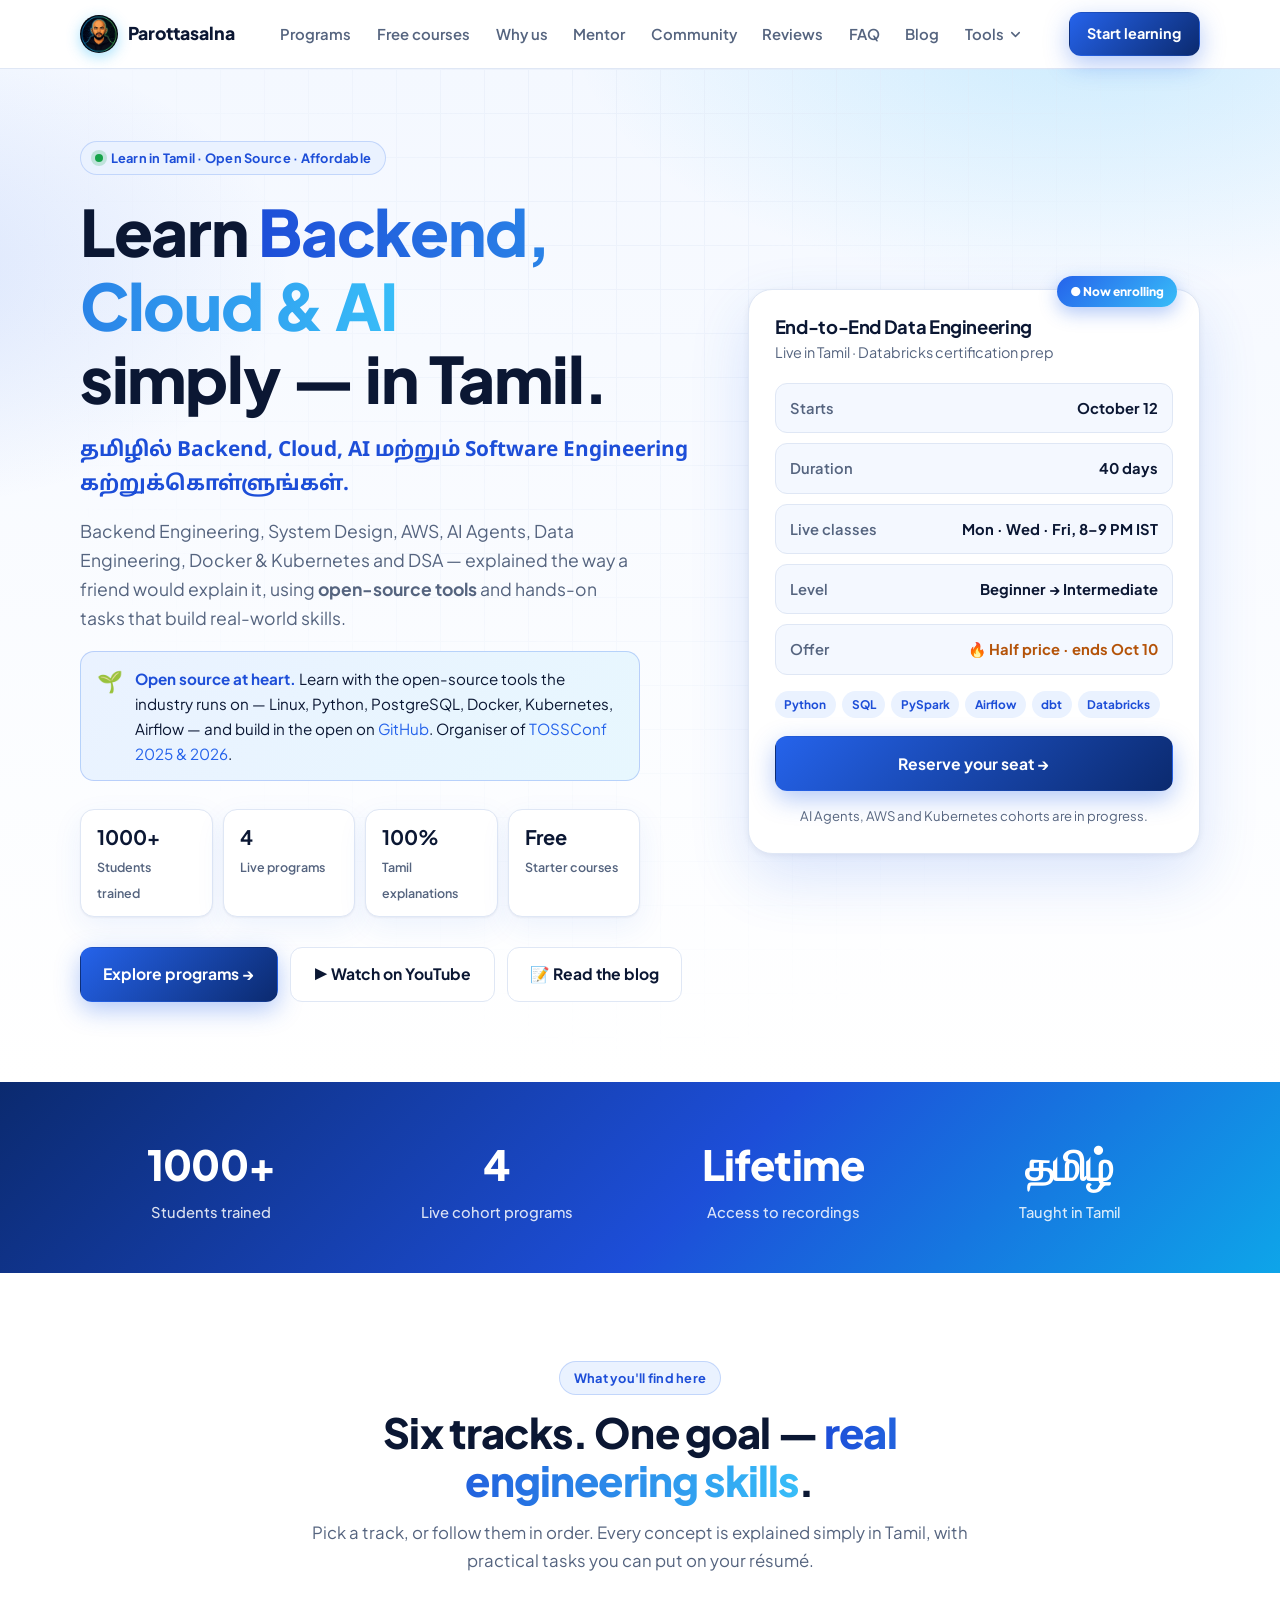
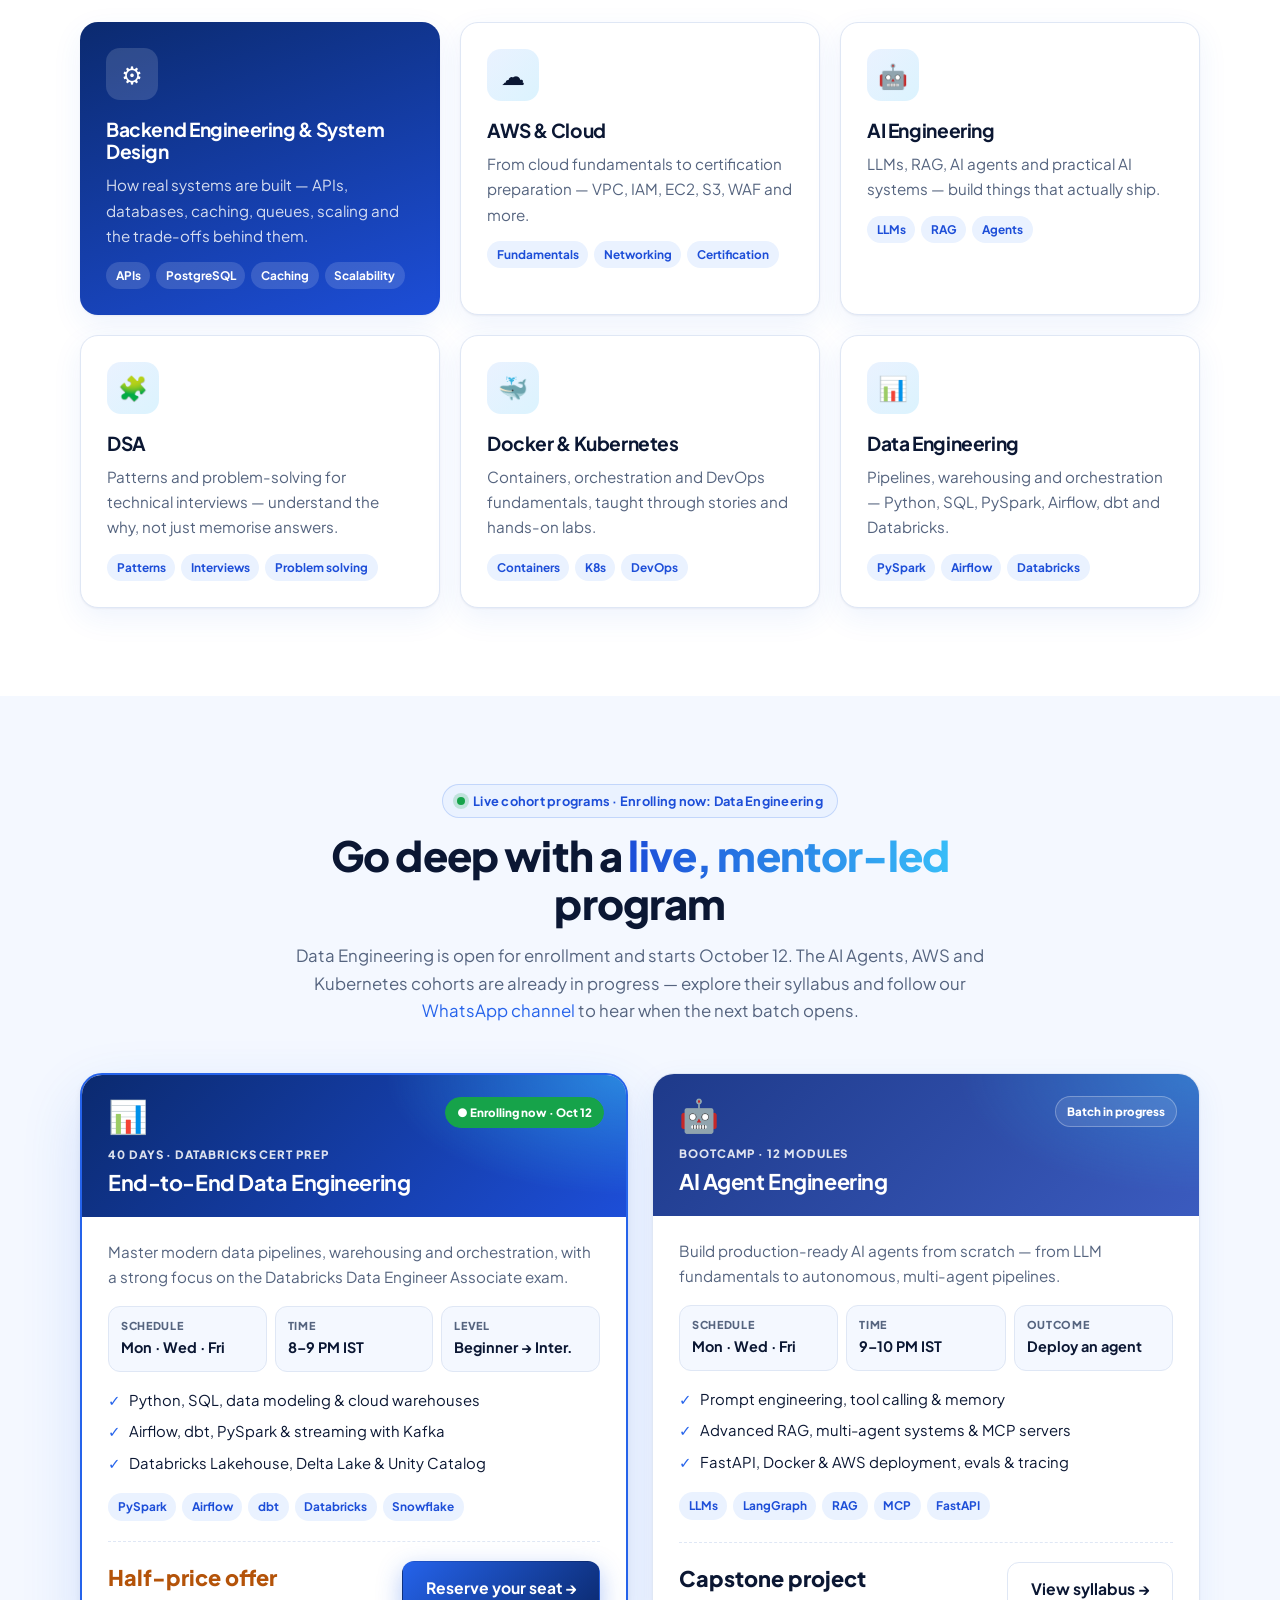
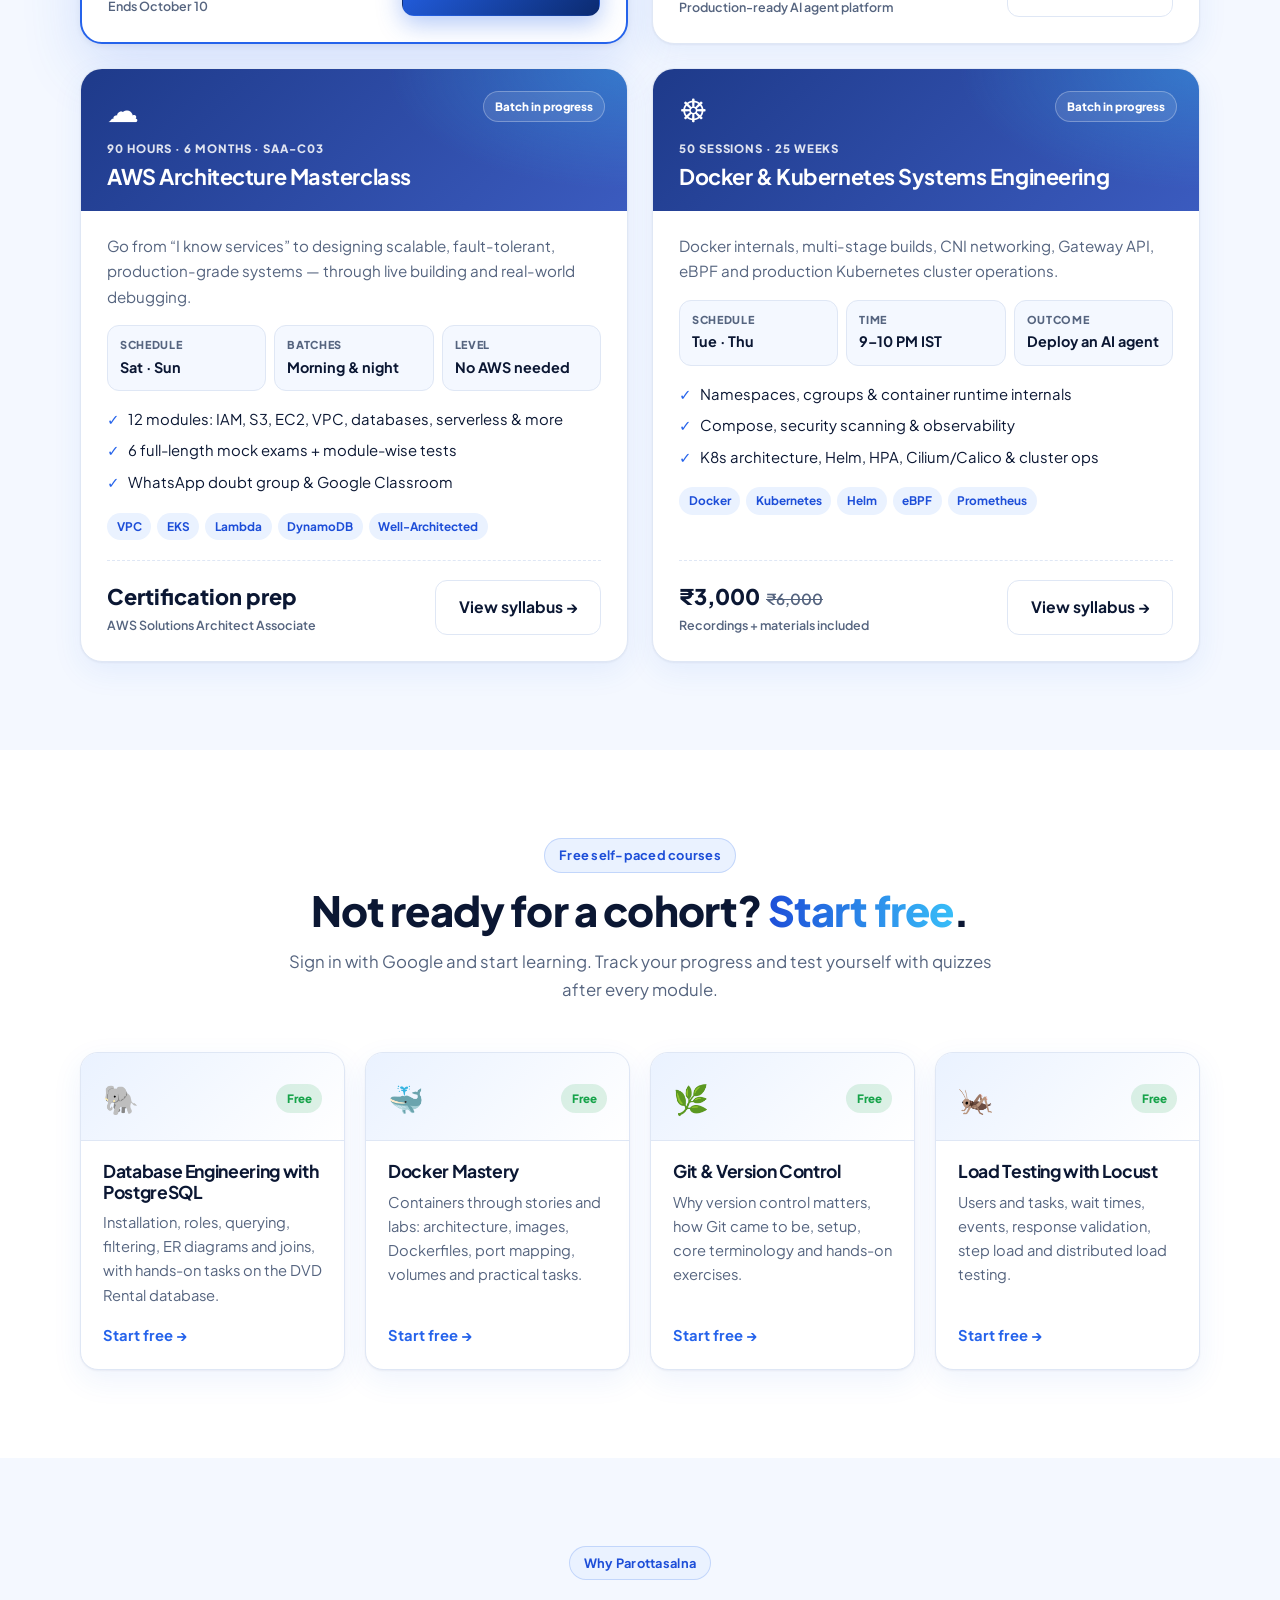
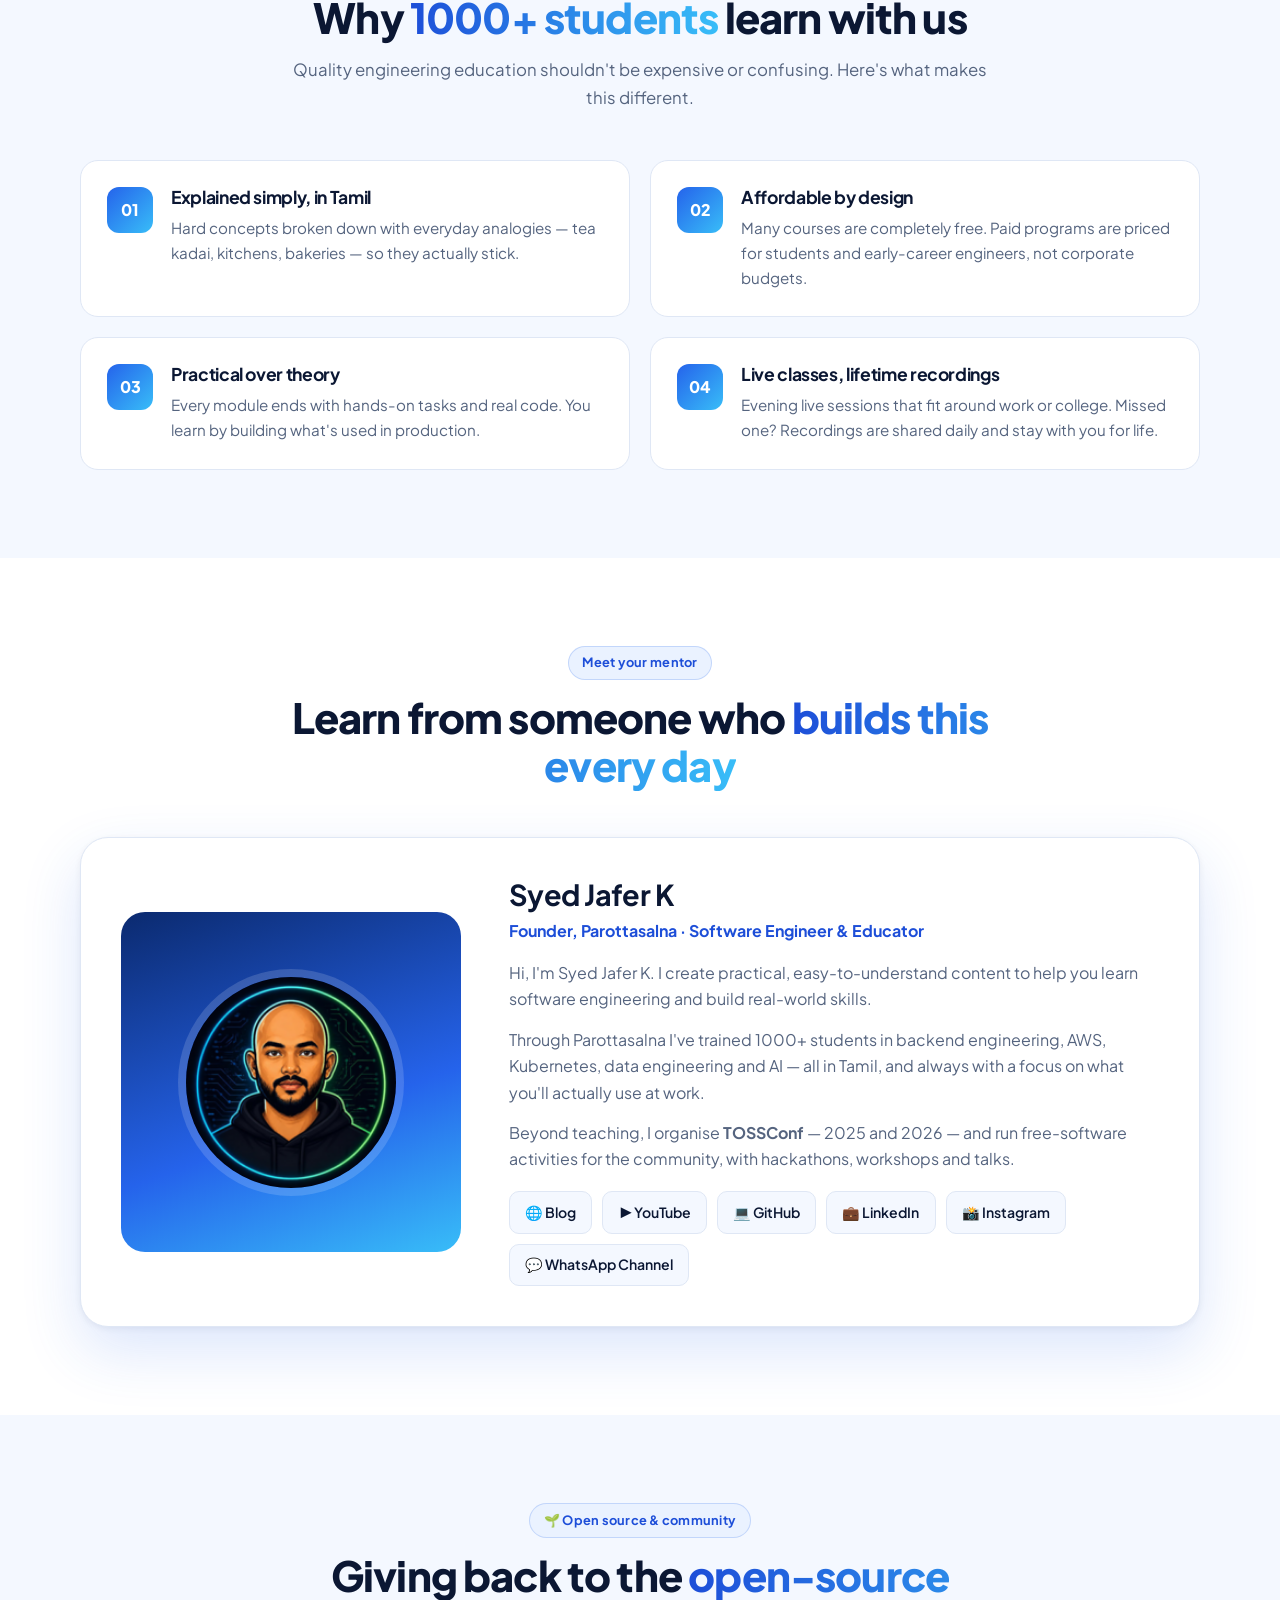
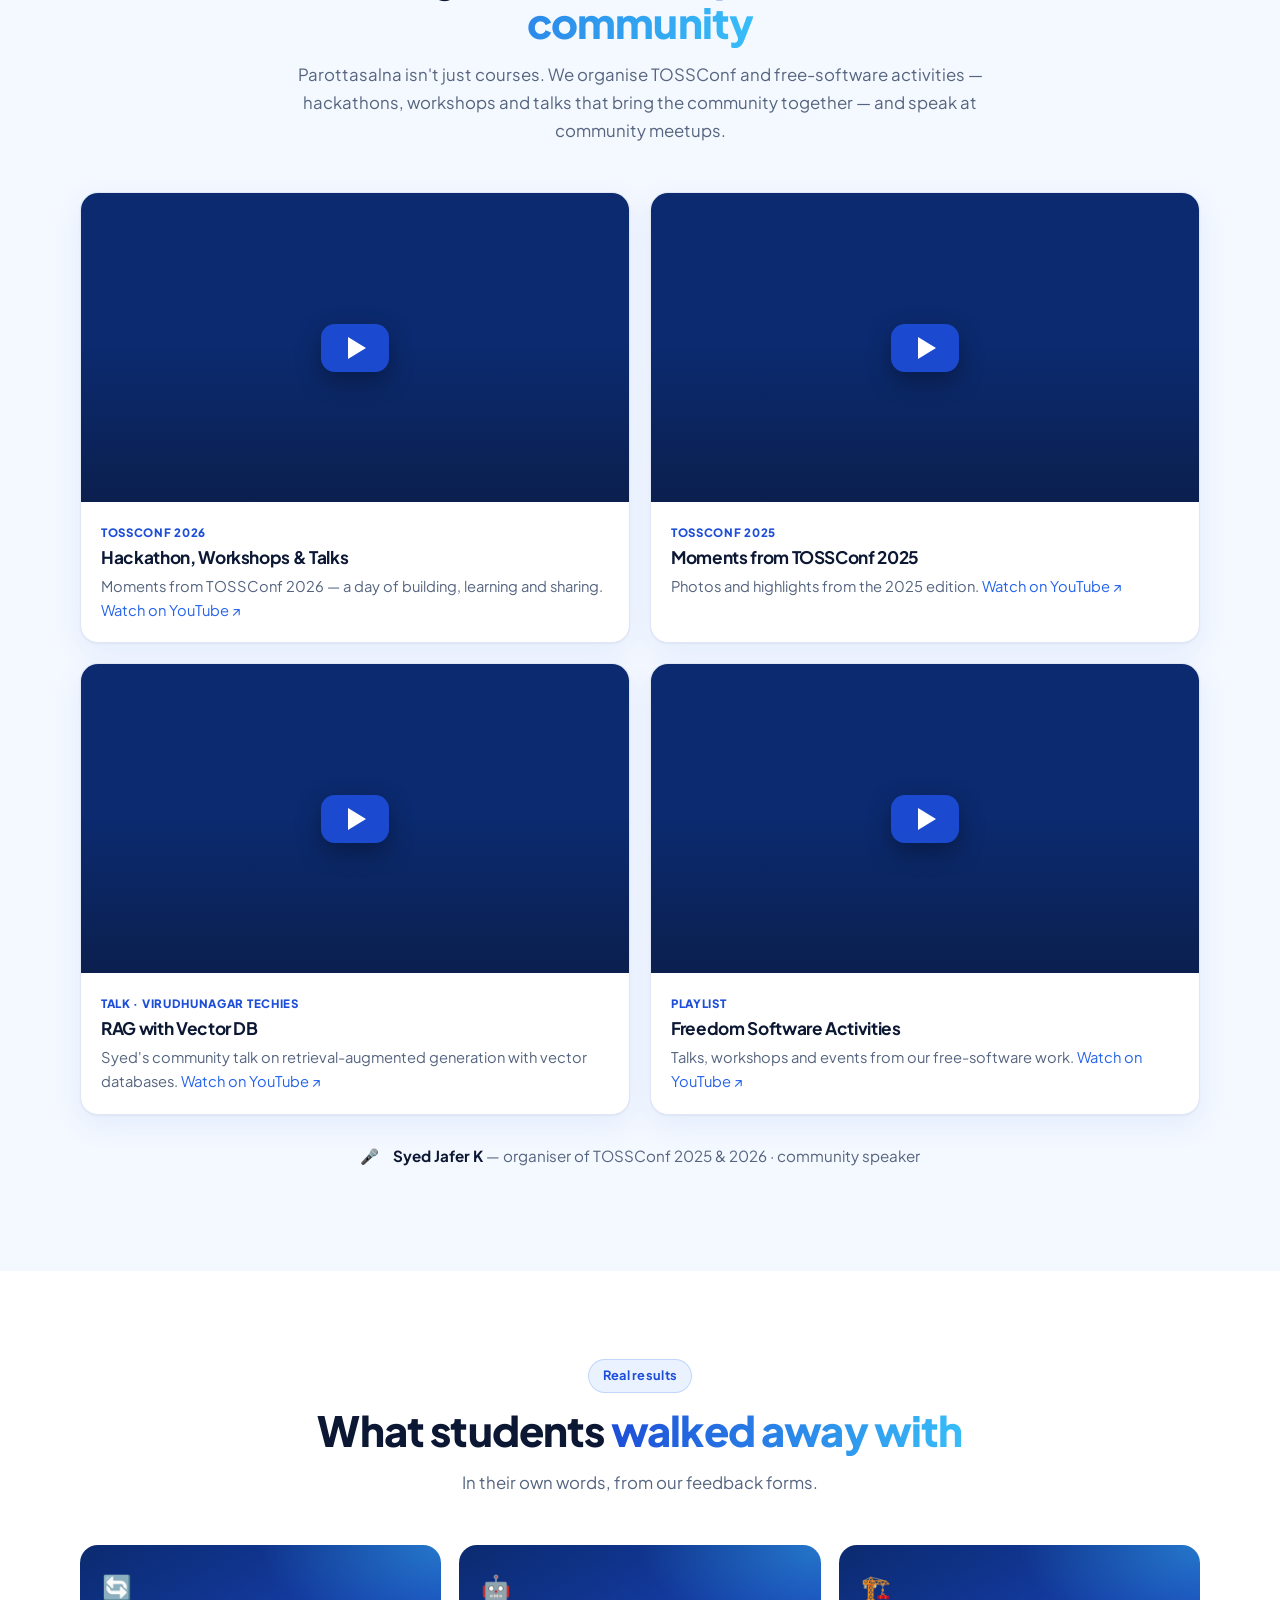
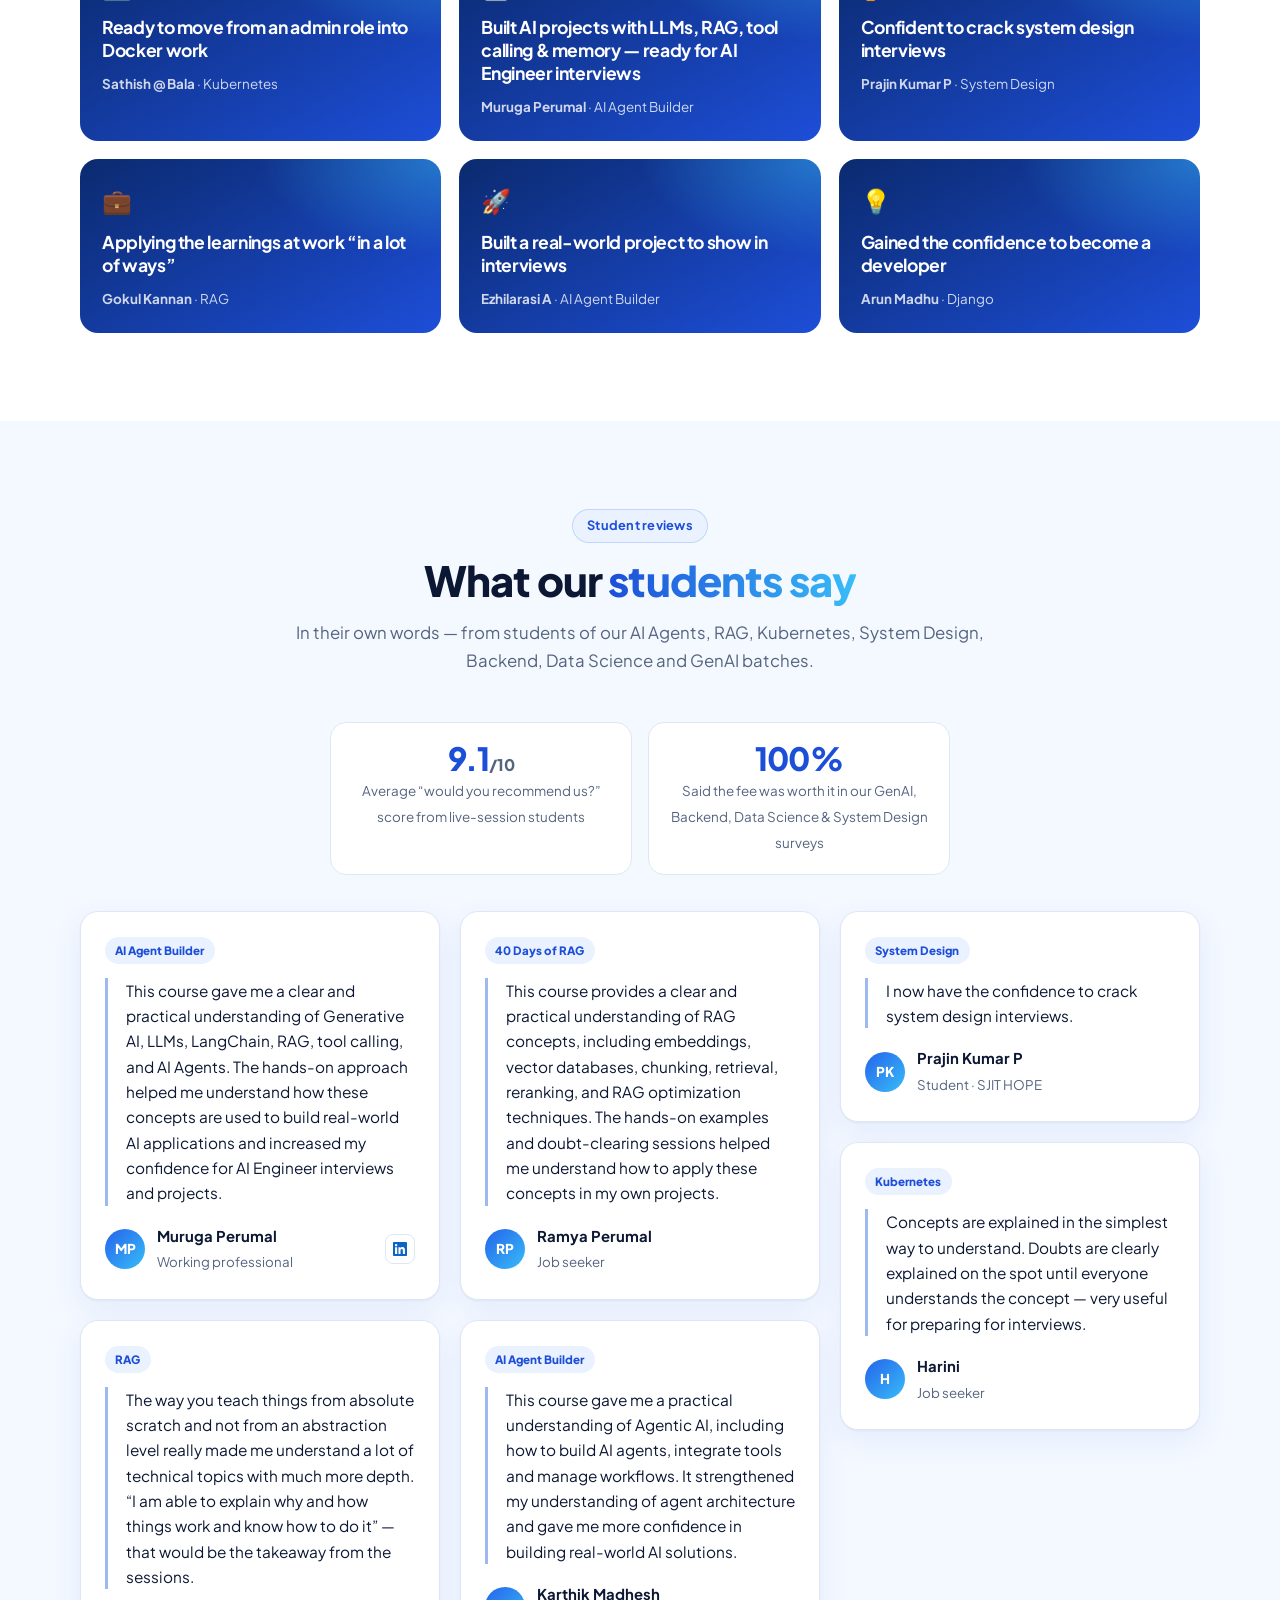
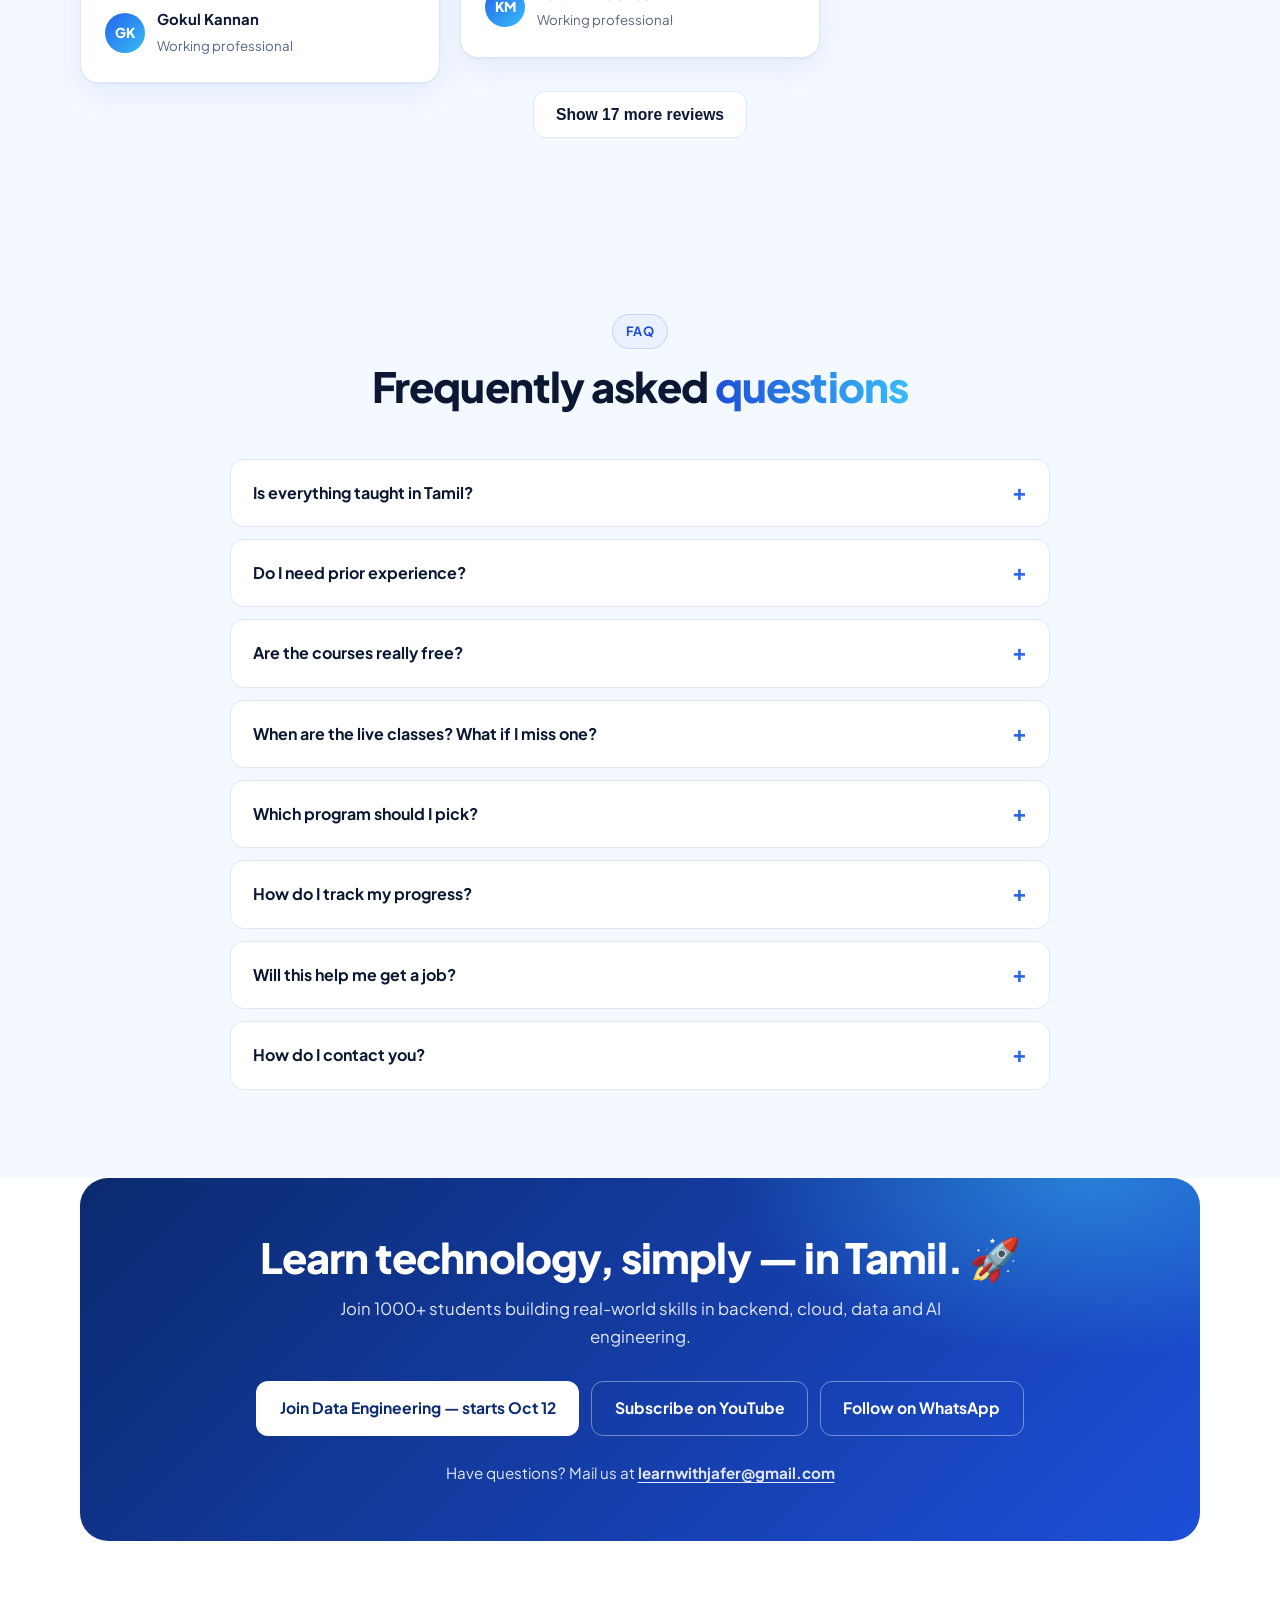
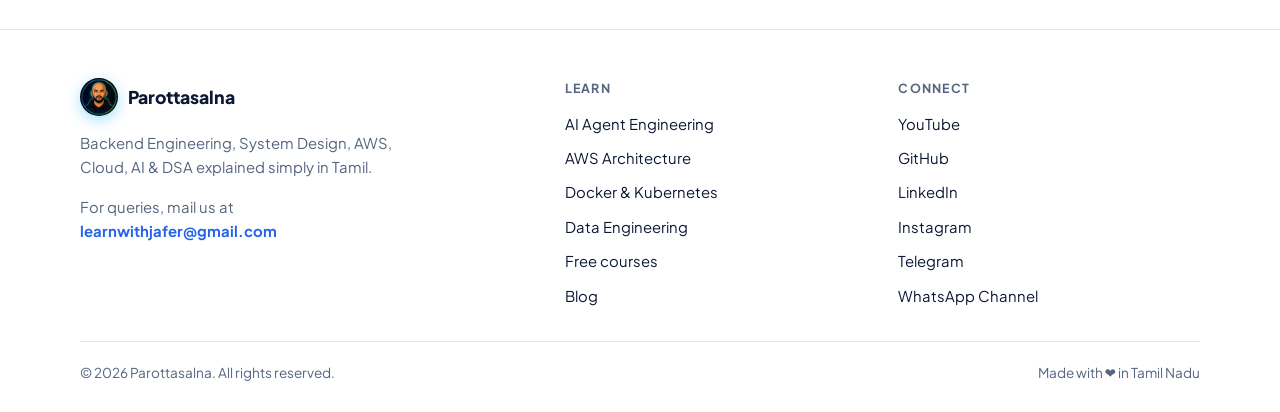
==== index.html @ c8a74964 "kanban tool desc" ====
<!doctype html>
<html lang="en">
<head>
  <meta charset="utf-8">
  <meta name="viewport" content="width=device-width, initial-scale=1">
  <title>Parottasalna — Learn Backend, Cloud & AI in Tamil</title>
  <meta name="description" content="Backend Engineering, System Design, AWS, Cloud, AI & DSA explained simply in Tamil. Affordable, practical courses by Syed Jafer K — 1000+ students trained.">
  <meta name="theme-color" content="#1d4ed8">
  <link rel="icon" href="favicon-48.png" type="image/png">
  <link rel="preconnect" href="https://fonts.googleapis.com">
  <link rel="preconnect" href="https://fonts.gstatic.com" crossorigin>
  <link href="https://fonts.googleapis.com/css2?family=Plus+Jakarta+Sans:wght@400;500;600;700;800&family=Noto+Sans+Tamil:wght@500;700&display=swap" rel="stylesheet">
  <link rel="stylesheet" href="assets/css/site.css">
</head>
<body>

<!-- ============ NAV ============ -->
<header class="nav">
  <div class="wrap nav-in">
    <a class="brand" href="#top"><img src="logo-192.png" alt="">Parottasalna</a>
    <nav class="nav-links" id="nav-links" aria-label="Primary">
      <a href="#programs">Programs</a>
      <a href="#courses">Free courses</a>
      <a href="#why">Why us</a>
      <a href="#mentor">Mentor</a>
      <a href="#community">Community</a>
      <a href="#reviews">Reviews</a>
      <a href="#faq">FAQ</a>
      <a href="https://learn.parottasalna.com/blog/">Blog</a>
      <div class="nav-drop">
        <button class="drop-btn" type="button" aria-expanded="false" aria-controls="tools-menu">Tools
          <svg viewBox="0 0 24 24" fill="none" stroke="currentColor" stroke-width="2.4" stroke-linecap="round" stroke-linejoin="round" aria-hidden="true"><path d="m6 9 6 6 6-6"/></svg>
        </button>
        <div class="drop-menu" id="tools-menu">
          <a href="tools/kanban/">
            <span class="ic">🗂️</span>
            <span><b>Kanban board</b></span>
          </a>
        </div>
      </div>
    </nav>
    <div class="nav-right">
      <a class="btn btn-primary" href="https://learn.parottasalna.com/">Start learning</a>
      <button class="menu-btn" type="button" aria-label="Open menu" aria-controls="nav-links" aria-expanded="false">
        <svg viewBox="0 0 24 24" fill="none" stroke="currentColor" stroke-width="2" stroke-linecap="round"><path d="M4 7h16M4 12h16M4 17h16"/></svg>
      </button>
    </div>
  </div>
</header>

<main id="top">

<!-- ============ HERO ============ -->
<section class="hero">
  <div class="wrap hero-grid">
    <div>
      <span class="eyebrow"><span class="dot"></span> Learn in Tamil · Open Source · Affordable</span>
      <h1>Learn <span class="grad">Backend, Cloud &amp; AI</span><br>simply — in Tamil.</h1>
      <p class="tamil ta">தமிழில் Backend, Cloud, AI மற்றும் Software Engineering கற்றுக்கொள்ளுங்கள்.</p>
      <p class="lead">Backend Engineering, System Design, AWS, AI Agents, Data Engineering, Docker &amp; Kubernetes and DSA — explained the way a friend would explain it, using <strong>open-source tools</strong> and hands-on tasks that build real-world skills.</p>
      <p class="oss"><span class="ic">🌱</span><span><b>Open source at heart.</b> Learn with the open-source tools the industry runs on — Linux, Python, PostgreSQL, Docker, Kubernetes, Airflow — and build in the open on <a href="https://github.com/syedjaferk/" target="_blank" rel="noopener">GitHub</a>. Organiser of <a href="#community">TOSSConf 2025 &amp; 2026</a>.</span></p>

      <div class="chips">
        <div class="chip"><b>1000+</b><span>Students trained</span></div>
        <div class="chip"><b>4</b><span>Live programs</span></div>
        <div class="chip"><b>100%</b><span>Tamil explanations</span></div>
        <div class="chip"><b>Free</b><span>Starter courses</span></div>
      </div>

      <div class="cta-row">
        <a class="btn btn-primary" href="#programs">Explore programs →</a>
        <a class="btn btn-ghost" href="https://www.youtube.com/@parottasalnatech" target="_blank" rel="noopener">▶ Watch on YouTube</a>
        <a class="btn btn-ghost" href="https://learn.parottasalna.com/blog/">📝 Read the blog</a>
      </div>
    </div>

    <aside class="hero-card" aria-label="Now enrolling: End-to-End Data Engineering">
      <span class="tag">● Now enrolling</span>
      <h3>End-to-End Data Engineering</h3>
      <p class="sub">Live in Tamil · Databricks certification prep</p>
      <dl class="kv">
        <div><dt>Starts</dt><dd>October 12</dd></div>
        <div><dt>Duration</dt><dd>40 days</dd></div>
        <div><dt>Live classes</dt><dd>Mon · Wed · Fri, 8–9 PM IST</dd></div>
        <div><dt>Level</dt><dd>Beginner → Intermediate</dd></div>
        <div class="hot"><dt>Offer</dt><dd>🔥 Half price · ends Oct 10</dd></div>
      </dl>
      <div class="tags"><span>Python</span><span>SQL</span><span>PySpark</span><span>Airflow</span><span>dbt</span><span>Databricks</span></div>
      <a class="btn btn-primary" href="https://dataengineering.parottasalna.com/" target="_blank" rel="noopener">Reserve your seat →</a>
      <p class="soon">AI Agents, AWS and Kubernetes cohorts are in progress.</p>
    </aside>
  </div>
</section>

<!-- ============ STATS ============ -->
<div class="band">
  <div class="wrap stats">
    <div><b>1000+</b><span>Students trained</span></div>
    <div><b>4</b><span>Live cohort programs</span></div>
    <div><b>Lifetime</b><span>Access to recordings</span></div>
    <div><b>தமிழ்</b><span>Taught in Tamil</span></div>
  </div>
</div>

<!-- ============ TRACKS ============ -->
<section id="tracks">
  <div class="wrap">
    <div class="sec-head reveal">
      <span class="eyebrow">What you'll find here</span>
      <h2>Six tracks. One goal — <span class="grad">real engineering skills</span>.</h2>
      <p>Pick a track, or follow them in order. Every concept is explained simply in Tamil, with practical tasks you can put on your résumé.</p>
    </div>
    <div class="tracks">
      <article class="track feature reveal">
        <div class="ic">⚙️</div>
        <h3>Backend Engineering &amp; System Design</h3>
        <p>How real systems are built — APIs, databases, caching, queues, scaling and the trade-offs behind them.</p>
        <div class="tags"><span>APIs</span><span>PostgreSQL</span><span>Caching</span><span>Scalability</span></div>
      </article>
      <article class="track reveal">
        <div class="ic">☁️</div>
        <h3>AWS &amp; Cloud</h3>
        <p>From cloud fundamentals to certification preparation — VPC, IAM, EC2, S3, WAF and more.</p>
        <div class="tags"><span>Fundamentals</span><span>Networking</span><span>Certification</span></div>
      </article>
      <article class="track reveal">
        <div class="ic">🤖</div>
        <h3>AI Engineering</h3>
        <p>LLMs, RAG, AI agents and practical AI systems — build things that actually ship.</p>
        <div class="tags"><span>LLMs</span><span>RAG</span><span>Agents</span></div>
      </article>
      <article class="track reveal">
        <div class="ic">🧩</div>
        <h3>DSA</h3>
        <p>Patterns and problem-solving for technical interviews — understand the why, not just memorise answers.</p>
        <div class="tags"><span>Patterns</span><span>Interviews</span><span>Problem solving</span></div>
      </article>
      <article class="track reveal">
        <div class="ic">🐳</div>
        <h3>Docker &amp; Kubernetes</h3>
        <p>Containers, orchestration and DevOps fundamentals, taught through stories and hands-on labs.</p>
        <div class="tags"><span>Containers</span><span>K8s</span><span>DevOps</span></div>
      </article>
      <article class="track reveal">
        <div class="ic">📊</div>
        <h3>Data Engineering</h3>
        <p>Pipelines, warehousing and orchestration — Python, SQL, PySpark, Airflow, dbt and Databricks.</p>
        <div class="tags"><span>PySpark</span><span>Airflow</span><span>Databricks</span></div>
      </article>
    </div>
  </div>
</section>

<!-- ============ PROGRAMS ============ -->
<section id="programs" class="soft">
  <div class="wrap">
    <div class="sec-head reveal">
      <span class="eyebrow"><span class="dot"></span> Live cohort programs · Enrolling now: Data Engineering</span>
      <h2>Go deep with a <span class="grad">live, mentor-led</span> program</h2>
      <p>Data Engineering is open for enrollment and starts October 12. The AI Agents, AWS and Kubernetes cohorts are already in progress — explore their syllabus and follow our <a href="https://whatsapp.com/channel/0029Vavu8mF2v1IpaPd9np0s" target="_blank" rel="noopener">WhatsApp channel</a> to hear when the next batch opens.</p>
    </div>
    <div class="programs">

      <article class="program now reveal">
        <div class="head">
          <span class="live on">● Enrolling now · Oct 12</span>
          <div class="emoji">📊</div>
          <span class="kicker">40 days · Databricks cert prep</span>
          <h3>End-to-End Data Engineering</h3>
        </div>
        <div class="body">
          <p>Master modern data pipelines, warehousing and orchestration, with a strong focus on the Databricks Data Engineer Associate exam.</p>
          <div class="facts">
            <div><small>Schedule</small><b>Mon · Wed · Fri</b></div>
            <div><small>Time</small><b>8–9 PM IST</b></div>
            <div><small>Level</small><b>Beginner → Inter.</b></div>
          </div>
          <ul>
            <li>Python, SQL, data modeling &amp; cloud warehouses</li>
            <li>Airflow, dbt, PySpark &amp; streaming with Kafka</li>
            <li>Databricks Lakehouse, Delta Lake &amp; Unity Catalog</li>
          </ul>
          <div class="tags"><span>PySpark</span><span>Airflow</span><span>dbt</span><span>Databricks</span><span>Snowflake</span></div>
          <div class="foot-row">
            <!-- TODO: add price; offer ends Oct 10 -->
            <div class="cost offer">Half-price offer<small>Ends October 10</small></div>
            <a class="btn btn-primary" href="https://dataengineering.parottasalna.com/" target="_blank" rel="noopener">Reserve your seat →</a>
          </div>
        </div>
      </article>

      <article class="program running reveal">
        <div class="head">
          <span class="live busy">Batch in progress</span>
          <div class="emoji">🤖</div>
          <span class="kicker">Bootcamp · 12 modules</span>
          <h3>AI Agent Engineering</h3>
        </div>
        <div class="body">
          <p>Build production-ready AI agents from scratch — from LLM fundamentals to autonomous, multi-agent pipelines.</p>
          <div class="facts">
            <div><small>Schedule</small><b>Mon · Wed · Fri</b></div>
            <div><small>Time</small><b>9–10 PM IST</b></div>
            <div><small>Outcome</small><b>Deploy an agent</b></div>
          </div>
          <ul>
            <li>Prompt engineering, tool calling &amp; memory</li>
            <li>Advanced RAG, multi-agent systems &amp; MCP servers</li>
            <li>FastAPI, Docker &amp; AWS deployment, evals &amp; tracing</li>
          </ul>
          <div class="tags"><span>LLMs</span><span>LangGraph</span><span>RAG</span><span>MCP</span><span>FastAPI</span></div>
          <div class="foot-row">
            <!-- TODO: add price -->
            <div class="cost">Capstone project<small>Production-ready AI agent platform</small></div>
            <a class="btn btn-ghost" href="https://aiagents.parottasalna.com/" target="_blank" rel="noopener">View syllabus →</a>
          </div>
        </div>
      </article>

      <article class="program running reveal">
        <div class="head">
          <span class="live busy">Batch in progress</span>
          <div class="emoji">☁️</div>
          <span class="kicker">90 hours · 6 months · SAA-C03</span>
          <h3>AWS Architecture Masterclass</h3>
        </div>
        <div class="body">
          <p>Go from “I know services” to designing scalable, fault-tolerant, production-grade systems — through live building and real-world debugging.</p>
          <div class="facts">
            <div><small>Schedule</small><b>Sat · Sun</b></div>
            <div><small>Batches</small><b>Morning &amp; night</b></div>
            <div><small>Level</small><b>No AWS needed</b></div>
          </div>
          <ul>
            <li>12 modules: IAM, S3, EC2, VPC, databases, serverless &amp; more</li>
            <li>6 full-length mock exams + module-wise tests</li>
            <li>WhatsApp doubt group &amp; Google Classroom</li>
          </ul>
          <div class="tags"><span>VPC</span><span>EKS</span><span>Lambda</span><span>DynamoDB</span><span>Well-Architected</span></div>
          <div class="foot-row">
            <!-- TODO: add price -->
            <div class="cost">Certification prep<small>AWS Solutions Architect Associate</small></div>
            <a class="btn btn-ghost" href="https://aws.parottasalna.com/" target="_blank" rel="noopener">View syllabus →</a>
          </div>
        </div>
      </article>

      <article class="program running reveal">
        <div class="head">
          <span class="live busy">Batch in progress</span>
          <div class="emoji">☸️</div>
          <span class="kicker">50 sessions · 25 weeks</span>
          <h3>Docker &amp; Kubernetes Systems Engineering</h3>
        </div>
        <div class="body">
          <p>Docker internals, multi-stage builds, CNI networking, Gateway API, eBPF and production Kubernetes cluster operations.</p>
          <div class="facts">
            <div><small>Schedule</small><b>Tue · Thu</b></div>
            <div><small>Time</small><b>9–10 PM IST</b></div>
            <div><small>Outcome</small><b>Deploy an AI agent</b></div>
          </div>
          <ul>
            <li>Namespaces, cgroups &amp; container runtime internals</li>
            <li>Compose, security scanning &amp; observability</li>
            <li>K8s architecture, Helm, HPA, Cilium/Calico &amp; cluster ops</li>
          </ul>
          <div class="tags"><span>Docker</span><span>Kubernetes</span><span>Helm</span><span>eBPF</span><span>Prometheus</span></div>
          <div class="foot-row">
            <div class="cost">₹3,000<s>₹6,000</s><small>Recordings + materials included</small></div>
            <a class="btn btn-ghost" href="https://kubeengineering.parottasalna.com/" target="_blank" rel="noopener">View syllabus →</a>
          </div>
        </div>
      </article>

    </div>
  </div>
</section>

<!-- ============ FREE COURSES ============ -->
<section id="courses">
  <div class="wrap">
    <div class="sec-head reveal">
      <span class="eyebrow">Free self-paced courses</span>
      <h2>Not ready for a cohort? <span class="grad">Start free</span>.</h2>
      <p>Sign in with Google and start learning. Track your progress and test yourself with quizzes after every module.</p>
    </div>
    <div class="courses">
      <article class="course reveal">
        <div class="top"><span class="emoji">🐘</span><span class="badge free">Free</span></div>
        <div class="body">
          <h3>Database Engineering with PostgreSQL</h3>
          <p>Installation, roles, querying, filtering, ER diagrams and joins, with hands-on tasks on the DVD Rental database.</p>
          <a class="more" href="https://learn.parottasalna.com/">Start free →</a>
        </div>
      </article>
      <article class="course reveal">
        <div class="top"><span class="emoji">🐳</span><span class="badge free">Free</span></div>
        <div class="body">
          <h3>Docker Mastery</h3>
          <p>Containers through stories and labs: architecture, images, Dockerfiles, port mapping, volumes and practical tasks.</p>
          <a class="more" href="https://learn.parottasalna.com/">Start free →</a>
        </div>
      </article>
      <article class="course reveal">
        <div class="top"><span class="emoji">🌿</span><span class="badge free">Free</span></div>
        <div class="body">
          <h3>Git &amp; Version Control</h3>
          <p>Why version control matters, how Git came to be, setup, core terminology and hands-on exercises.</p>
          <a class="more" href="https://learn.parottasalna.com/">Start free →</a>
        </div>
      </article>
      <article class="course reveal">
        <div class="top"><span class="emoji">🦗</span><span class="badge free">Free</span></div>
        <div class="body">
          <h3>Load Testing with Locust</h3>
          <p>Users and tasks, wait times, events, response validation, step load and distributed load testing.</p>
          <a class="more" href="https://learn.parottasalna.com/">Start free →</a>
        </div>
      </article>
    </div>
  </div>
</section>

<!-- ============ WHY ============ -->
<section id="why" class="soft">
  <div class="wrap">
    <div class="sec-head reveal">
      <span class="eyebrow">Why Parottasalna</span>
      <h2>Why <span class="grad">1000+ students</span> learn with us</h2>
      <p>Quality engineering education shouldn't be expensive or confusing. Here's what makes this different.</p>
    </div>
    <div class="why">
      <div class="why-item reveal"><div class="num">01</div><div><h3>Explained simply, in Tamil</h3><p>Hard concepts broken down with everyday analogies — tea kadai, kitchens, bakeries — so they actually stick.</p></div></div>
      <div class="why-item reveal"><div class="num">02</div><div><h3>Affordable by design</h3><p>Many courses are completely free. Paid programs are priced for students and early-career engineers, not corporate budgets.</p></div></div>
      <div class="why-item reveal"><div class="num">03</div><div><h3>Practical over theory</h3><p>Every module ends with hands-on tasks and real code. You learn by building what's used in production.</p></div></div>
      <div class="why-item reveal"><div class="num">04</div><div><h3>Live classes, lifetime recordings</h3><p>Evening live sessions that fit around work or college. Missed one? Recordings are shared daily and stay with you for life.</p></div></div>
    </div>
  </div>
</section>

<!-- ============ MENTOR ============ -->
<section id="mentor">
  <div class="wrap">
    <div class="sec-head reveal">
      <span class="eyebrow">Meet your mentor</span>
      <h2>Learn from someone who <span class="grad">builds this every day</span></h2>
    </div>
    <div class="mentor reveal">
      <div class="mentor-photo"><img src="logo-192.png" alt="Syed Jafer K"></div>
      <div>
        <h3>Syed Jafer K</h3>
        <div class="role">Founder, Parottasalna · Software Engineer &amp; Educator</div>
        <p>Hi, I'm Syed Jafer K. I create practical, easy-to-understand content to help you learn software engineering and build real-world skills.</p>
        <p>Through Parottasalna I've trained 1000+ students in backend engineering, AWS, Kubernetes, data engineering and AI — all in Tamil, and always with a focus on what you'll actually use at work.</p>
        <p>Beyond teaching, I organise <b>TOSSConf</b> — 2025 and 2026 — and run free-software activities for the community, with hackathons, workshops and talks.</p>
        <div class="socials">
          <a href="https://learn.parottasalna.com/blog/">🌐 Blog</a>
          <a href="https://www.youtube.com/@parottasalnatech" target="_blank" rel="noopener">▶ YouTube</a>
          <a href="https://github.com/syedjaferk/" target="_blank" rel="noopener">💻 GitHub</a>
          <a href="https://www.linkedin.com/in/syedjaferk" target="_blank" rel="noopener">💼 LinkedIn</a>
          <a href="https://www.instagram.com/parottasalna.official/" target="_blank" rel="noopener">📸 Instagram</a>
          <a href="https://whatsapp.com/channel/0029Vavu8mF2v1IpaPd9np0s" target="_blank" rel="noopener">💬 WhatsApp Channel</a>
        </div>
      </div>
    </div>
  </div>
</section>

<!-- ============ COMMUNITY ============ -->
<section id="community" class="soft">
  <div class="wrap">
    <div class="sec-head reveal">
      <span class="eyebrow">🌱 Open source &amp; community</span>
      <h2>Giving back to the <span class="grad">open-source community</span></h2>
      <p>Parottasalna isn't just courses. We organise TOSSConf and free-software activities — hackathons, workshops and talks that bring the community together — and speak at community meetups.</p>
    </div>
    <div class="community">
      <article class="vid reveal">
        <button class="frame" type="button" data-src="https://www.youtube-nocookie.com/embed/GuvmuOk_qw4?autoplay=1" style="background-image:url('https://i.ytimg.com/vi/GuvmuOk_qw4/hqdefault.jpg')" aria-label="Play: Hackathon, Workshops &amp; Talks"><span class="play"></span></button>
        <div class="meta"><span>TOSSConf 2026</span><h3>Hackathon, Workshops &amp; Talks</h3><p>Moments from TOSSConf 2026 — a day of building, learning and sharing. <a href="https://www.youtube.com/watch?v=GuvmuOk_qw4" target="_blank" rel="noopener">Watch on YouTube ↗</a></p></div>
      </article>
      <article class="vid reveal">
        <button class="frame" type="button" data-src="https://www.youtube-nocookie.com/embed/mEUs3RG6Yq0?autoplay=1" style="background-image:url('https://i.ytimg.com/vi/mEUs3RG6Yq0/hqdefault.jpg')" aria-label="Play: Moments from TOSSConf 2025"><span class="play"></span></button>
        <div class="meta"><span>TOSSConf 2025</span><h3>Moments from TOSSConf 2025</h3><p>Photos and highlights from the 2025 edition. <a href="https://www.youtube.com/watch?v=mEUs3RG6Yq0" target="_blank" rel="noopener">Watch on YouTube ↗</a></p></div>
      </article>
      <article class="vid reveal">
        <button class="frame" type="button" data-src="https://www.youtube-nocookie.com/embed/7nQYUKG9oyM?autoplay=1" style="background-image:url('https://i.ytimg.com/vi/7nQYUKG9oyM/hqdefault.jpg')" aria-label="Play: RAG with Vector DB"><span class="play"></span></button>
        <div class="meta"><span>Talk · Virudhunagar Techies</span><h3>RAG with Vector DB</h3><p>Syed's community talk on retrieval-augmented generation with vector databases. <a href="https://www.youtube.com/watch?v=7nQYUKG9oyM" target="_blank" rel="noopener">Watch on YouTube ↗</a></p></div>
      </article>
      <article class="vid reveal">
        <button class="frame" type="button" data-src="https://www.youtube-nocookie.com/embed/videoseries?list=PLT9Dl6cGjqVM&autoplay=1" style="background-image:url('https://i.ytimg.com/vi/GuvmuOk_qw4/hqdefault.jpg')" aria-label="Play: Freedom Software Activities"><span class="play"></span></button>
        <div class="meta"><span>Playlist</span><h3>Freedom Software Activities</h3><p>Talks, workshops and events from our free-software work. <a href="https://www.youtube.com/playlist?list=PLT9Dl6cGjqVM" target="_blank" rel="noopener">Watch on YouTube ↗</a></p></div>
      </article>
    </div>
    <p class="organiser reveal">🎤 <span><b>Syed Jafer K</b> — organiser of TOSSConf 2025 &amp; 2026 · community speaker</span></p>
  </div>
</section>

<!-- ============ OUTCOMES ============ -->
<!-- Taken from what students reported in feedback forms. TODO: add placements / role changes / hikes when confirmed. -->
<section id="outcomes">
  <div class="wrap">
    <div class="sec-head reveal">
      <span class="eyebrow">Real results</span>
      <h2>What students <span class="grad">walked away with</span></h2>
      <p>In their own words, from our feedback forms.</p>
    </div>
    <div class="outcomes">
      <div class="outcome reveal"><div class="ico">🔄</div><h3>Ready to move from an admin role into Docker work</h3><small><b>Sathish @ Bala</b> · Kubernetes</small></div>
      <div class="outcome reveal"><div class="ico">🤖</div><h3>Built AI projects with LLMs, RAG, tool calling &amp; memory — ready for AI Engineer interviews</h3><small><b>Muruga Perumal</b> · AI Agent Builder</small></div>
      <div class="outcome reveal"><div class="ico">🏗️</div><h3>Confident to crack system design interviews</h3><small><b>Prajin Kumar P</b> · System Design</small></div>
      <div class="outcome reveal"><div class="ico">💼</div><h3>Applying the learnings at work “in a lot of ways”</h3><small><b>Gokul Kannan</b> · RAG</small></div>
      <div class="outcome reveal"><div class="ico">🚀</div><h3>Built a real-world project to show in interviews</h3><small><b>Ezhilarasi A</b> · AI Agent Builder</small></div>
      <div class="outcome reveal"><div class="ico">💡</div><h3>Gained the confidence to become a developer</h3><small><b>Arun Madhu</b> · Django</small></div>
    </div>
  </div>
</section>

<!-- ============ REVIEWS ============ -->
<!-- Source: student feedback forms. Only responses that gave consent to share are shown, with names displayed as each student chose. -->
<section id="reviews" class="soft">
  <div class="wrap">
    <div class="sec-head reveal">
      <span class="eyebrow">Student reviews</span>
      <h2>What our <span class="grad">students say</span></h2>
      <p>In their own words — from students of our AI Agents, RAG, Kubernetes, System Design, Backend, Data Science and GenAI batches.</p>
    </div>
    <div class="score reveal">
      <div><b>9.1<span>/10</span></b><small>Average “would you recommend us?” score from live-session students</small></div>
      <div><b>100%</b><small>Said the fee was worth it in our GenAI, Backend, Data Science &amp; System Design surveys</small></div>
    </div>
    <div class="reviews" id="review-list">
      <figure class="review">
        <span class="course-tag">AI Agent Builder</span>
        <blockquote>This course gave me a clear and practical understanding of Generative AI, LLMs, LangChain, RAG, tool calling, and AI Agents. The hands-on approach helped me understand how these concepts are used to build real-world AI applications and increased my confidence for AI Engineer interviews and projects.</blockquote>
        <figcaption class="who"><div class="avatar">MP</div><div><b>Muruga Perumal</b><small>Working professional</small></div><a class="li" href="https://www.linkedin.com/in/muruga-perumal-iyadurai-7693592a7" target="_blank" rel="noopener" aria-label="Muruga Perumal on LinkedIn"><svg width="14" height="14" viewBox="0 0 24 24" fill="currentColor" aria-hidden="true"><path d="M20.45 20.45h-3.56v-5.57c0-1.33-.02-3.04-1.85-3.04-1.85 0-2.14 1.45-2.14 2.94v5.67H9.34V9h3.42v1.56h.05c.48-.9 1.64-1.85 3.37-1.85 3.6 0 4.27 2.37 4.27 5.46v6.28zM5.34 7.43a2.06 2.06 0 1 1 0-4.13 2.06 2.06 0 0 1 0 4.13zM7.12 20.45H3.56V9h3.56v11.45zM22.22 0H1.77C.79 0 0 .77 0 1.73v20.54C0 23.23.79 24 1.77 24h20.45c.98 0 1.78-.77 1.78-1.73V1.73C24 .77 23.2 0 22.22 0z"/></svg></a></figcaption>
      </figure>
      <figure class="review">
        <span class="course-tag">RAG</span>
        <blockquote>The way you teach things from absolute scratch and not from an abstraction level really made me understand a lot of technical topics with much more depth. “I am able to explain why and how things work and know how to do it” — that would be the takeaway from the sessions.</blockquote>
        <figcaption class="who"><div class="avatar">GK</div><div><b>Gokul Kannan</b><small>Working professional</small></div></figcaption>
      </figure>
      <figure class="review">
        <span class="course-tag">40 Days of RAG</span>
        <blockquote>This course provides a clear and practical understanding of RAG concepts, including embeddings, vector databases, chunking, retrieval, reranking, and RAG optimization techniques. The hands-on examples and doubt-clearing sessions helped me understand how to apply these concepts in my own projects.</blockquote>
        <figcaption class="who"><div class="avatar">RP</div><div><b>Ramya Perumal</b><small>Job seeker</small></div></figcaption>
      </figure>
      <figure class="review">
        <span class="course-tag">AI Agent Builder</span>
        <blockquote>This course gave me a practical understanding of Agentic AI, including how to build AI agents, integrate tools and manage workflows. It strengthened my understanding of agent architecture and gave me more confidence in building real-world AI solutions.</blockquote>
        <figcaption class="who"><div class="avatar">KM</div><div><b>Karthik Madhesh</b><small>Working professional</small></div></figcaption>
      </figure>
      <figure class="review">
        <span class="course-tag">System Design</span>
        <blockquote>I now have the confidence to crack system design interviews.</blockquote>
        <figcaption class="who"><div class="avatar">PK</div><div><b>Prajin Kumar P</b><small>Student · SJIT HOPE</small></div></figcaption>
      </figure>
      <figure class="review">
        <span class="course-tag">Kubernetes</span>
        <blockquote>Concepts are explained in the simplest way to understand. Doubts are clearly explained on the spot until everyone understands the concept — very useful for preparing for interviews.</blockquote>
        <figcaption class="who"><div class="avatar">H</div><div><b>Harini</b><small>Job seeker</small></div></figcaption>
      </figure>
      <figure class="review more">
        <span class="course-tag">Kubernetes</span>
        <blockquote>If you want to change your role with the current trend, he is the best — and you can learn in your mother tongue. I can now change my role and attend interviews confidently.</blockquote>
        <figcaption class="who"><div class="avatar">SB</div><div><b>Sathish @ Bala</b><small>Working professional</small></div></figcaption>
      </figure>
      <figure class="review more">
        <span class="course-tag">AI Agent Builder</span>
        <blockquote>The topics were taught in Tamil and English, the teacher&#x27;s knowledge was in depth and I could understand them clearly. I learnt AI agent architecture from the bottom up — it will definitely help in interviews.</blockquote>
        <figcaption class="who"><div class="avatar">KC</div><div><b>Krishnamurthy Chandrasekaran</b><small>Job seeker</small></div><a class="li" href="https://ca.linkedin.com/in/krishnamurthy-chandrasekaran" target="_blank" rel="noopener" aria-label="Krishnamurthy Chandrasekaran on LinkedIn"><svg width="14" height="14" viewBox="0 0 24 24" fill="currentColor" aria-hidden="true"><path d="M20.45 20.45h-3.56v-5.57c0-1.33-.02-3.04-1.85-3.04-1.85 0-2.14 1.45-2.14 2.94v5.67H9.34V9h3.42v1.56h.05c.48-.9 1.64-1.85 3.37-1.85 3.6 0 4.27 2.37 4.27 5.46v6.28zM5.34 7.43a2.06 2.06 0 1 1 0-4.13 2.06 2.06 0 0 1 0 4.13zM7.12 20.45H3.56V9h3.56v11.45zM22.22 0H1.77C.79 0 0 .77 0 1.73v20.54C0 23.23.79 24 1.77 24h20.45c.98 0 1.78-.77 1.78-1.73V1.73C24 .77 23.2 0 22.22 0z"/></svg></a></figcaption>
      </figure>
      <figure class="review more">
        <span class="course-tag">Django · Backend Mastery</span>
        <blockquote>Clear explanation with simple examples and a practical approach to real-time issues. You can learn the basics very clearly and gain the confidence to be a developer.</blockquote>
        <figcaption class="who"><div class="avatar">AM</div><div><b>Arun Madhu</b><small>Working professional</small></div><a class="li" href="https://www.linkedin.com/in/arunmadhuk/" target="_blank" rel="noopener" aria-label="Arun Madhu on LinkedIn"><svg width="14" height="14" viewBox="0 0 24 24" fill="currentColor" aria-hidden="true"><path d="M20.45 20.45h-3.56v-5.57c0-1.33-.02-3.04-1.85-3.04-1.85 0-2.14 1.45-2.14 2.94v5.67H9.34V9h3.42v1.56h.05c.48-.9 1.64-1.85 3.37-1.85 3.6 0 4.27 2.37 4.27 5.46v6.28zM5.34 7.43a2.06 2.06 0 1 1 0-4.13 2.06 2.06 0 0 1 0 4.13zM7.12 20.45H3.56V9h3.56v11.45zM22.22 0H1.77C.79 0 0 .77 0 1.73v20.54C0 23.23.79 24 1.77 24h20.45c.98 0 1.78-.77 1.78-1.73V1.73C24 .77 23.2 0 22.22 0z"/></svg></a></figcaption>
      </figure>
      <figure class="review more">
        <span class="course-tag">Backend Mastery</span>
        <blockquote>The class was very informative and helped me fill gaps in my knowledge. I&#x27;m looking forward to applying these skills in my work.</blockquote>
        <figcaption class="who"><div class="avatar">D</div><div><b>Deepa</b><small>Student</small></div></figcaption>
      </figure>
      <figure class="review more">
        <span class="course-tag">Data Science</span>
        <blockquote>Course contents are well structured and delivered with the best examples.</blockquote>
        <figcaption class="who"><div class="avatar">MG</div><div><b>Manikandan Ganesan</b><small>Student</small></div></figcaption>
      </figure>
      <figure class="review more">
        <span class="course-tag">30 Days of GenAI</span>
        <blockquote>Prompt techniques, Ollama, the LangChain framework, memory optimisation, insights on RAG and vector databases, and automation tools like n8n. Overall it&#x27;s a good learning experience on using GenAI.</blockquote>
        <figcaption class="who"><div class="avatar">VS</div><div><b>Vignesh S</b><small>Student</small></div></figcaption>
      </figure>
      <figure class="review more">
        <span class="course-tag">AI Agent Builder</span>
        <blockquote>It helped me a lot to learn about LLMs and Agentic AI, and I built a real-world project for interviews.</blockquote>
        <figcaption class="who"><div class="avatar">EA</div><div><b>Ezhilarasi A</b><small>Working professional</small></div></figcaption>
      </figure>
      <figure class="review more">
        <span class="course-tag">30 Days of GenAI</span>
        <blockquote>After this session I am clear on AI concepts.</blockquote>
        <figcaption class="who"><div class="avatar">S</div><div><b>Sadicbasha</b><small>Student</small></div></figcaption>
      </figure>
      <figure class="review more">
        <span class="course-tag">Backend Mastery</span>
        <blockquote>Improved my knowledge and confidence in the topic.</blockquote>
        <figcaption class="who"><div class="avatar">MK</div><div><b>M K Rathish</b><small>Student</small></div></figcaption>
      </figure>
      <figure class="review more">
        <span class="course-tag">AI Agent Builder</span>
        <blockquote>Simplified teaching with live examples. Good job and keep it up!</blockquote>
        <figcaption class="who"><div class="avatar">S</div><div><b>Sivakumar</b><small>Working professional</small></div></figcaption>
      </figure>
      <figure class="review more">
        <span class="course-tag">AI Agent Builder</span>
        <blockquote>Explanation in Tamil, with clarity. Good to get started, gain knowledge and make use of practical code.</blockquote>
        <figcaption class="who"><div class="avatar">?</div><div><b>Anonymous</b><small>Student</small></div></figcaption>
      </figure>
      <figure class="review more">
        <span class="course-tag">System Design</span>
        <blockquote>I really got an idea of how to build a real system in an optimised, reliable and scalable way.</blockquote>
        <figcaption class="who"><div class="avatar">SA</div><div><b>Shyamnath A B</b><small>Student · SJIT HOPE</small></div></figcaption>
      </figure>
      <figure class="review more">
        <span class="course-tag">System Design</span>
        <blockquote>Got an insightful overview of how to design a system and the various techniques that industries use to optimise things.</blockquote>
        <figcaption class="who"><div class="avatar">JA</div><div><b>Jai Atithya A</b><small>Student · SJIT HOPE</small></div></figcaption>
      </figure>
      <figure class="review more">
        <span class="course-tag">System Design</span>
        <blockquote>I was able to understand system design concepts really well. I&#x27;m able to come up with ideas and ways through which I can design a system — API and queue concepts especially.</blockquote>
        <figcaption class="who"><div class="avatar">RR</div><div><b>Rishwantthi Ramasamy</b><small>Student · SJIT HOPE</small></div></figcaption>
      </figure>
      <figure class="review more">
        <span class="course-tag">System Design</span>
        <blockquote>There is a lot of takeaway from the session, like the internal working of RabbitMQ and many new terms like the gossip protocol.</blockquote>
        <figcaption class="who"><div class="avatar">AS</div><div><b>Ashwin S I</b><small>Student · SJIT HOPE</small></div></figcaption>
      </figure>
      <figure class="review more">
        <span class="course-tag">System Design</span>
        <blockquote>The key takeaway is to consider all the edge cases and scenarios that could arise while designing. Focus on design before implementation.</blockquote>
        <figcaption class="who"><div class="avatar">ND</div><div><b>Niranjana Devi P C</b><small>Student · SJIT HOPE</small></div></figcaption>
      </figure>
      <figure class="review more">
        <span class="course-tag">System Design</span>
        <blockquote>Never stop learning at only one stack — go deep. I have understood the areas I&#x27;m lacking in and I&#x27;m motivated to improve on them.</blockquote>
        <figcaption class="who"><div class="avatar">RD</div><div><b>Rishini Dharan T</b><small>Student · SJIT HOPE</small></div></figcaption>
      </figure>
    </div>
    <div class="more-row"><button class="btn btn-ghost" id="more-reviews" type="button" aria-controls="review-list" aria-expanded="false">Show 17 more reviews</button></div>
  </div>
</section>

<!-- ============ FAQ ============ -->
<section id="faq" class="soft">
  <div class="wrap">
    <div class="sec-head reveal">
      <span class="eyebrow">FAQ</span>
      <h2>Frequently asked <span class="grad">questions</span></h2>
    </div>
    <div class="faq">
      <details class="reveal"><summary>Is everything taught in Tamil?</summary><p>Yes. Concepts are explained in Tamil so they're easy to understand. Code, commands and technical terms stay in English, exactly as you'll use them at work.</p></details>
      <details class="reveal"><summary>Do I need prior experience?</summary><p>No. Courses start from the fundamentals and build up one idea at a time. If you're new, start with Git and Python, then move to databases and backend.</p></details>
      <details class="reveal"><summary>Are the courses really free?</summary><p>Several self-paced courses — PostgreSQL, Docker, Git and Locust — are free forever. Sign in with Google and start right away. The live cohort programs are paid, at an affordable price.</p></details>
      <details class="reveal"><summary>When are the live classes? What if I miss one?</summary><p>Classes run in the evening (IST) on weekdays, and on weekends for AWS, so they fit around work or college. Every session is recorded and shared the same day, and you keep lifetime access.</p></details>
      <details class="reveal"><summary>Which program should I pick?</summary><p>Want to build with LLMs? Pick AI Agent Engineering. Aiming for cloud roles or the SAA-C03 certification? Pick AWS. Into DevOps and platforms? Pick Docker &amp; Kubernetes. Working with data? Pick Data Engineering. Not sure? Mail us at <a href="mailto:learnwithjafer@gmail.com">learnwithjafer@gmail.com</a> and we'll help you choose.</p></details>
      <details class="reveal"><summary>How do I track my progress?</summary><p>Once you sign in, every course has progress tracking and quizzes, so you always know what's done and what's next.</p></details>
      <details class="reveal"><summary>Will this help me get a job?</summary><p>The courses focus on practical skills used in real companies — backend, cloud, DevOps and AI. There are no placement guarantees; the skills and the hands-on work are what make the difference.</p></details>
      <details class="reveal"><summary>How do I contact you?</summary><p>For any queries — courses, enrollment or payments — send a mail to <a href="mailto:learnwithjafer@gmail.com">learnwithjafer@gmail.com</a>. We'll get back to you.</p></details>
    </div>
  </div>
</section>

<!-- ============ CTA ============ -->
<div class="wrap">
  <div class="cta reveal">
    <h2>Learn technology, simply — in Tamil. 🚀</h2>
    <p>Join 1000+ students building real-world skills in backend, cloud, data and AI engineering.</p>
    <div class="cta-row">
      <a class="btn btn-white" href="https://dataengineering.parottasalna.com/" target="_blank" rel="noopener">Join Data Engineering — starts Oct 12</a>
      <a class="btn btn-ghost" href="https://www.youtube.com/@parottasalnatech" target="_blank" rel="noopener">Subscribe on YouTube</a>
      <a class="btn btn-ghost" href="https://whatsapp.com/channel/0029Vavu8mF2v1IpaPd9np0s" target="_blank" rel="noopener">Follow on WhatsApp</a>
    </div>
    <p class="cta-mail">Have questions? Mail us at <a href="mailto:learnwithjafer@gmail.com">learnwithjafer@gmail.com</a></p>
  </div>
</div>

</main>

<!-- ============ FOOTER ============ -->
<footer>
  <div class="wrap">
    <div class="foot">
      <div>
        <a class="brand" href="#top"><img src="logo-192.png" alt="">Parottasalna</a>
        <p>Backend Engineering, System Design, AWS, Cloud, AI &amp; DSA explained simply in Tamil.</p>
        <p>For queries, mail us at<br><b><a href="mailto:learnwithjafer@gmail.com">learnwithjafer@gmail.com</a></b></p>
      </div>
      <div>
        <h4>Learn</h4>
        <ul>
          <li><a href="https://aiagents.parottasalna.com/" target="_blank" rel="noopener">AI Agent Engineering</a></li>
          <li><a href="https://aws.parottasalna.com/" target="_blank" rel="noopener">AWS Architecture</a></li>
          <li><a href="https://kubeengineering.parottasalna.com/" target="_blank" rel="noopener">Docker &amp; Kubernetes</a></li>
          <li><a href="https://dataengineering.parottasalna.com/" target="_blank" rel="noopener">Data Engineering</a></li>
          <li><a href="#courses">Free courses</a></li>
          <li><a href="https://learn.parottasalna.com/blog/">Blog</a></li>
        </ul>
      </div>
      <div>
        <h4>Connect</h4>
        <ul>
          <li><a href="https://www.youtube.com/@parottasalnatech" target="_blank" rel="noopener">YouTube</a></li>
          <li><a href="https://github.com/syedjaferk/" target="_blank" rel="noopener">GitHub</a></li>
          <li><a href="https://www.linkedin.com/in/syedjaferk" target="_blank" rel="noopener">LinkedIn</a></li>
          <li><a href="https://www.instagram.com/parottasalna.official/" target="_blank" rel="noopener">Instagram</a></li>
          <li><a href="https://t.me/parottasalna" target="_blank" rel="noopener">Telegram</a></li>
          <li><a href="https://whatsapp.com/channel/0029Vavu8mF2v1IpaPd9np0s" target="_blank" rel="noopener">WhatsApp Channel</a></li>
        </ul>
      </div>
    </div>
    <div class="copy"><span>© <span id="yr">2026</span> Parottasalna. All rights reserved.</span><span>Made with ❤️ in Tamil Nadu</span></div>
  </div>
</footer>

<script src="assets/js/site.js"></script>
</body>
</html>
---- assets/css/site.css ----
:root {
  --bg: #ffffff;
  --bg-soft: #f4f8ff;
  --fg: #0b1733;
  --muted: #55647f;
  --line: #dfe7f5;
  --card: #ffffff;
  --blue-900: #0b2a6f;
  --blue-700: #1d4ed8;
  --blue-600: #2563eb;
  --blue-400: #60a5fa;
  --sky: #38bdf8;
  --blue-50: #eaf2ff;
  --ok: #16a34a;
  --shadow: 0 1px 2px rgba(11, 23, 51, .05), 0 10px 30px rgba(37, 99, 235, .08);
  --shadow-lg: 0 2px 6px rgba(11, 23, 51, .06), 0 24px 60px rgba(37, 99, 235, .16);
  --radius: 18px;
}
@media (prefers-color-scheme: dark) {
  :root:not([data-theme="light"]) {
    --bg: #07112a; --bg-soft: #0b1838; --fg: #e8eefc; --muted: #9aaacb; --line: #1c2c52;
    --card: #0e1c40; --blue-50: #13285a; --blue-700: #60a5fa; --blue-600: #3b82f6;
    --shadow: 0 1px 2px rgba(0,0,0,.3), 0 10px 30px rgba(0,0,0,.25);
    --shadow-lg: 0 2px 6px rgba(0,0,0,.3), 0 24px 60px rgba(37,99,235,.25);
  }
}
* { box-sizing: border-box; }
html { scroll-behavior: smooth; }
body {
  margin: 0; background: var(--bg); color: var(--fg);
  font: 16px/1.65 "Plus Jakarta Sans", system-ui, -apple-system, "Segoe UI", Roboto, sans-serif;
  -webkit-font-smoothing: antialiased; overflow-x: hidden;
}
.ta { font-family: "Noto Sans Tamil", "Plus Jakarta Sans", sans-serif; }
a { color: var(--blue-600); text-decoration: none; }
img { max-width: 100%; display: block; }
h1, h2, h3 { line-height: 1.15; letter-spacing: -0.02em; margin: 0; }
.wrap { max-width: 1160px; margin: 0 auto; padding: 0 20px; }
section { padding: 88px 0; }
.eyebrow {
  display: inline-flex; align-items: center; gap: .5rem; padding: .35rem .85rem; border-radius: 999px;
  background: var(--blue-50); color: var(--blue-700); font-weight: 700; font-size: .8rem; letter-spacing: .02em;
  border: 1px solid color-mix(in srgb, var(--blue-600) 20%, transparent);
}
.dot { width: 8px; height: 8px; border-radius: 50%; background: var(--ok); box-shadow: 0 0 0 4px color-mix(in srgb, var(--ok) 20%, transparent); }
.sec-head { text-align: center; max-width: 720px; margin: 0 auto 48px; }
.sec-head h2 { font-size: clamp(1.8rem, 3.6vw, 2.6rem); font-weight: 800; margin-top: 14px; }
.sec-head p { color: var(--muted); margin: 14px 0 0; font-size: 1.05rem; }
.grad {
  background: linear-gradient(90deg, var(--blue-700), var(--sky));
  -webkit-background-clip: text; background-clip: text; color: transparent;
}

/* Buttons */
.btn {
  display: inline-flex; align-items: center; justify-content: center; gap: .5rem;
  padding: .85rem 1.4rem; border-radius: 12px; font-weight: 700; font-size: .98rem;
  border: 1px solid transparent; cursor: pointer; transition: transform .15s, box-shadow .15s, background .15s;
}
.btn:hover { transform: translateY(-1px); }
.btn-primary { background: linear-gradient(135deg, var(--blue-600), var(--blue-900)); color: #fff; box-shadow: 0 8px 24px rgba(37,99,235,.35); }
.btn-primary:hover { box-shadow: 0 12px 30px rgba(37,99,235,.45); }
.btn-ghost { background: var(--card); color: var(--fg); border-color: var(--line); }
.btn-ghost:hover { border-color: var(--blue-400); }
.btn-white { background: #fff; color: #0b2a6f; }

/* Nav */
.nav { position: sticky; top: 0; z-index: 50; background: color-mix(in srgb, var(--bg) 85%, transparent);
  backdrop-filter: saturate(160%) blur(12px); border-bottom: 1px solid var(--line); }
.nav-in { display: flex; align-items: center; justify-content: space-between; height: 68px; gap: 1rem; }
.brand { display: flex; align-items: center; gap: .6rem; font-weight: 800; color: var(--fg); font-size: 1.1rem; }
.brand img { width: 38px; height: 38px; border-radius: 50%; box-shadow: 0 4px 14px rgba(56,189,248,.45); }
.nav-links { display: flex; gap: 1.6rem; }
.nav-links a { color: var(--muted); font-weight: 600; font-size: .93rem; }
.nav-links a:hover { color: var(--blue-600); }
.nav .btn { padding: .6rem 1.1rem; font-size: .9rem; }
.nav-right { display: flex; align-items: center; gap: 10px; }
.nav-links { align-items: center; }
.nav-drop { position: relative; }
.drop-btn { display: inline-flex; align-items: center; gap: 4px; background: none; border: 0; padding: 0; cursor: pointer; font: inherit; color: var(--muted); font-weight: 600; font-size: .93rem; }
.drop-btn:hover, .nav-drop.open .drop-btn { color: var(--blue-600); }
.drop-btn svg { width: 15px; height: 15px; transition: transform .15s; }
.nav-drop.open .drop-btn svg { transform: rotate(180deg); }
.drop-menu { display: none; position: absolute; right: -12px; top: calc(100% + 16px); min-width: 200px; padding: 8px; background: var(--card);
  border: 1px solid var(--line); border-radius: 14px; box-shadow: var(--shadow-lg); }
.nav-drop.open .drop-menu { display: block; }
.drop-menu a { display: flex; gap: 12px; align-items: center; padding: 10px 12px; border-radius: 10px; color: var(--fg); }
.drop-menu a:hover { background: var(--blue-50); }
.drop-menu .ic { width: 36px; height: 36px; border-radius: 10px; display: grid; place-items: center; background: var(--blue-50); flex: none; font-size: 1.1rem; }
.drop-menu b { display: block; font-size: .93rem; }
.menu-btn { display: none; width: 42px; height: 42px; border-radius: 10px; border: 1px solid var(--line); background: var(--card); color: var(--fg); cursor: pointer; place-items: center; }
.menu-btn svg { width: 20px; height: 20px; }
@media (max-width: 880px) {
  .menu-btn { display: grid; }
  .nav-links { display: none; position: absolute; top: 68px; left: 0; right: 0; flex-direction: column; gap: 0; padding: 8px 20px 16px;
    background: var(--bg); border-bottom: 1px solid var(--line); box-shadow: 0 16px 30px rgba(11,23,51,.08); }
  .nav.open .nav-links { display: flex; }
  .nav-links a { padding: 12px 0; border-bottom: 1px solid var(--line); font-size: 1rem; color: var(--fg); }
  .nav-links { align-items: stretch; }
  .nav-drop { border-bottom: 0; }
  .drop-btn { width: 100%; justify-content: space-between; padding: 12px 0; font-size: 1rem; color: var(--fg); }
  .drop-menu { position: static; min-width: 0; box-shadow: none; border: 0; padding: 0 0 8px; background: transparent; }
  .drop-menu a { padding: 10px 8px; border-bottom: 0; }
}
@media (max-width: 400px) { .nav .btn { padding: .55rem .8rem; font-size: .85rem; } .brand { font-size: 1rem; } }

/* Hero */
.hero { position: relative; padding: 72px 0 80px; overflow: hidden; }
.hero::before {
  content: ""; position: absolute; inset: 0; z-index: -1;
  background:
    radial-gradient(800px 420px at 85% -5%, color-mix(in srgb, var(--sky) 22%, transparent), transparent 65%),
    radial-gradient(700px 400px at -10% 20%, color-mix(in srgb, var(--blue-600) 14%, transparent), transparent 60%),
    linear-gradient(var(--bg-soft), var(--bg));
}
.hero::after {
  content: ""; position: absolute; inset: 0; z-index: -1; opacity: .5;
  background-image: linear-gradient(var(--line) 1px, transparent 1px), linear-gradient(90deg, var(--line) 1px, transparent 1px);
  background-size: 44px 44px;
  mask-image: radial-gradient(ellipse at 50% 0%, #000 0%, transparent 70%);
  -webkit-mask-image: radial-gradient(ellipse at 50% 0%, #000 0%, transparent 70%);
}
.hero-grid { display: grid; grid-template-columns: 1.15fr .85fr; gap: 56px; align-items: center; }
.hero h1 { font-size: clamp(2.3rem, 5.4vw, 4rem); font-weight: 800; margin-top: 20px; }
.hero .tamil { font-size: clamp(1.05rem, 2vw, 1.3rem); color: var(--blue-700); margin: 18px 0 0; font-weight: 700; }
.hero .lead { color: var(--muted); font-size: 1.1rem; margin: 14px 0 0; max-width: 560px; }
.chips { display: grid; grid-template-columns: repeat(4, minmax(0, 1fr)); gap: 10px; max-width: 560px; margin: 28px 0 0; }
.chip { background: var(--card); border: 1px solid var(--line); border-radius: 14px; padding: 10px 16px; box-shadow: var(--shadow); }
@media (max-width: 520px) { .chips { grid-template-columns: repeat(2, 1fr); } }
.chip b { display: block; font-size: 1.25rem; color: var(--fg); }
.chip span { font-size: .78rem; color: var(--muted); font-weight: 600; }
.cta-row { display: flex; flex-wrap: wrap; gap: 12px; margin-top: 30px; }
.ticks { list-style: none; padding: 0; margin: 28px 0 0; display: grid; gap: 10px; }
.ticks li { display: flex; gap: 10px; align-items: flex-start; color: var(--fg); font-size: .97rem; }
.ticks svg { flex: none; margin-top: 4px; }

.hero-card { background: var(--card); border: 1px solid var(--line); border-radius: 24px; box-shadow: var(--shadow-lg); padding: 26px; position: relative; }
.hero-card .tag { position: absolute; top: -14px; right: 22px; background: linear-gradient(135deg, var(--blue-600), var(--sky)); color: #fff;
  font-size: .75rem; font-weight: 800; padding: .35rem .8rem; border-radius: 999px; box-shadow: 0 6px 18px rgba(37,99,235,.35); }
.hero-card h3 { font-size: 1.15rem; }
.hero-card .sub { color: var(--muted); font-size: .9rem; margin: 4px 0 18px; }
.hero-card .kv { display: grid; gap: 10px; margin: 0; }
.hero-card .kv div { display: flex; justify-content: space-between; gap: 12px; padding: 12px 14px; border-radius: 12px; background: var(--bg-soft); border: 1px solid var(--line); font-size: .92rem; }
.hero-card .kv dt { color: var(--muted); font-weight: 600; }
.hero-card .kv dd { margin: 0; font-weight: 700; text-align: right; }
.hero-card .kv .hot dd { color: #b45309; }
.hero-card .tags { margin-top: 16px; }
.hero-card .soon { margin: 14px 0 0; font-size: .82rem; color: var(--muted); text-align: center; }
.oss { display: flex; gap: 12px; align-items: flex-start; margin: 18px 0 0; max-width: 560px; padding: 14px 16px; border-radius: 14px;
  background: linear-gradient(135deg, var(--blue-50), color-mix(in srgb, var(--sky) 12%, var(--card)));
  border: 1px solid color-mix(in srgb, var(--blue-600) 25%, transparent); font-size: .95rem; }
.oss .ic { font-size: 1.3rem; line-height: 1.4; }
.oss b { color: var(--blue-700); }
.hero-card .btn { width: 100%; margin-top: 18px; }
@media (max-width: 920px) { .hero-grid { grid-template-columns: 1fr; } }

/* Stats band */
.band { background: linear-gradient(135deg, #0b2a6f 0%, #1d4ed8 55%, #0ea5e9 100%); color: #fff; padding: 48px 0; }
.stats { display: grid; grid-template-columns: repeat(4, 1fr); gap: 24px; text-align: center; }
.stats b { display: block; font-size: clamp(1.8rem, 4vw, 2.6rem); font-weight: 800; letter-spacing: -0.02em; }
.stats span { opacity: .85; font-size: .92rem; font-weight: 500; }
@media (max-width: 720px) { .stats { grid-template-columns: repeat(2, 1fr); } }

/* Tracks */
.tracks { display: grid; grid-template-columns: repeat(3, 1fr); gap: 20px; }
.track { background: var(--card); border: 1px solid var(--line); border-radius: var(--radius); padding: 26px; box-shadow: var(--shadow);
  transition: transform .2s, box-shadow .2s, border-color .2s; }
.track:hover { transform: translateY(-4px); box-shadow: var(--shadow-lg); border-color: color-mix(in srgb, var(--blue-600) 40%, var(--line)); }
.track .ic { width: 52px; height: 52px; border-radius: 14px; display: grid; place-items: center; font-size: 1.5rem;
  background: linear-gradient(135deg, var(--blue-50), color-mix(in srgb, var(--sky) 18%, var(--card))); margin-bottom: 18px; }
.track h3 { font-size: 1.2rem; }
.track p { color: var(--muted); margin: 10px 0 14px; font-size: .95rem; }
.tags { display: flex; flex-wrap: wrap; gap: 6px; }
.tags span { font-size: .74rem; font-weight: 700; color: var(--blue-700); background: var(--blue-50); padding: .25rem .6rem; border-radius: 999px; }
.track.feature { grid-row: span 1; background: linear-gradient(160deg, #0b2a6f, #1d4ed8); color: #fff; border: 0; }
.track.feature p { color: rgba(255,255,255,.82); }
.track.feature .ic { background: rgba(255,255,255,.14); }
.track.feature .tags span { background: rgba(255,255,255,.14); color: #fff; }
@media (max-width: 920px) { .tracks { grid-template-columns: 1fr 1fr; } }
@media (max-width: 600px) { .tracks { grid-template-columns: 1fr; } }

/* Courses */
.soft { background: var(--bg-soft); }
.courses { display: grid; grid-template-columns: repeat(4, 1fr); gap: 20px; }
.course { background: var(--card); border: 1px solid var(--line); border-radius: var(--radius); overflow: hidden; box-shadow: var(--shadow); display: flex; flex-direction: column; }
.course .top { padding: 22px 22px 18px; background: linear-gradient(135deg, var(--blue-50), transparent); border-bottom: 1px solid var(--line); display: flex; align-items: center; justify-content: space-between; gap: 8px; }
.course .emoji { font-size: 1.8rem; }
.badge { font-size: .72rem; font-weight: 800; padding: .3rem .65rem; border-radius: 999px; }
.badge.free { background: color-mix(in srgb, var(--ok) 14%, transparent); color: var(--ok); }
.badge.pro { background: var(--blue-600); color: #fff; }
.course .body { padding: 20px 22px 22px; display: flex; flex-direction: column; flex: 1; }
.course h3 { font-size: 1.1rem; }
.course p { color: var(--muted); font-size: .92rem; margin: 8px 0 16px; flex: 1; }
.course a.more { font-weight: 700; font-size: .92rem; }
@media (max-width: 1000px) { .courses { grid-template-columns: 1fr 1fr; } }
@media (max-width: 600px) { .courses { grid-template-columns: 1fr; } }


/* Programs */
.programs { display: grid; grid-template-columns: repeat(2, 1fr); gap: 24px; }
.program { background: var(--card); border: 1px solid var(--line); border-radius: 22px; overflow: hidden; box-shadow: var(--shadow);
  display: flex; flex-direction: column; transition: transform .2s, box-shadow .2s; }
.program:hover { transform: translateY(-4px); box-shadow: var(--shadow-lg); }
.program .head { padding: 24px 26px 22px; color: #fff; position: relative; overflow: hidden;
  background: radial-gradient(400px 200px at 100% 0%, rgba(56,189,248,.55), transparent 60%), linear-gradient(135deg, #0b2a6f, #1d4ed8); }
.program .head .emoji { font-size: 2rem; line-height: 1; }
.program .head .kicker { display: inline-block; margin-top: 14px; font-size: .72rem; font-weight: 800; letter-spacing: .08em; text-transform: uppercase; opacity: .85; }
.program .head h3 { font-size: 1.35rem; margin-top: 4px; }
.program .head .live { position: absolute; top: 22px; right: 22px; font-size: .72rem; font-weight: 800; padding: .3rem .7rem; border-radius: 999px;
  background: rgba(255,255,255,.16); border: 1px solid rgba(255,255,255,.28); }
.program .body { padding: 22px 26px 26px; display: flex; flex-direction: column; flex: 1; }
.program .body > p { color: var(--muted); margin: 0 0 16px; font-size: .95rem; }
.facts { display: grid; grid-template-columns: repeat(3, 1fr); gap: 8px; margin-bottom: 16px; }
.facts div { background: var(--bg-soft); border: 1px solid var(--line); border-radius: 12px; padding: 10px 12px; }
.facts small { display: block; font-size: .68rem; font-weight: 800; letter-spacing: .06em; text-transform: uppercase; color: var(--muted); }
.facts b { font-size: .9rem; }
.program ul { list-style: none; padding: 0; margin: 0 0 18px; display: grid; gap: 7px; }
.program li { display: flex; gap: 9px; font-size: .93rem; }
.program li::before { content: "✓"; color: var(--blue-600); font-weight: 800; }
.program .tags { margin-bottom: 20px; }
.program .foot-row { margin-top: auto; display: flex; align-items: center; justify-content: space-between; gap: 12px; flex-wrap: wrap;
  padding-top: 18px; border-top: 1px dashed var(--line); }
.program .cost { font-weight: 800; font-size: 1.35rem; }
.program .cost s { color: var(--muted); font-weight: 600; font-size: .95rem; margin-left: 6px; }
.program .cost small { display: block; font-size: .78rem; color: var(--muted); font-weight: 600; }
.offer { color: #b45309; }
.program.now { border: 2px solid var(--blue-600); box-shadow: var(--shadow-lg); }
.program .head .live.on { background: #16a34a; border-color: #16a34a; }
.program .head .live.busy { background: rgba(255,255,255,.1); }
.program.running .head { background: radial-gradient(400px 200px at 100% 0%, rgba(56,189,248,.35), transparent 60%), linear-gradient(135deg, #1e3a8a, #3b5bbf); }
@media (max-width: 920px) { .programs { grid-template-columns: 1fr; } }
@media (max-width: 460px) { .facts { grid-template-columns: 1fr 1fr; } }

/* Why */
.why { display: grid; grid-template-columns: repeat(2, 1fr); gap: 20px; }
.why-item { display: flex; gap: 18px; padding: 26px; border-radius: var(--radius); border: 1px solid var(--line); background: var(--card); }
.why-item .num { flex: none; width: 46px; height: 46px; border-radius: 12px; display: grid; place-items: center; font-weight: 800; color: #fff;
  background: linear-gradient(135deg, var(--blue-600), var(--sky)); }
.why-item h3 { font-size: 1.1rem; }
.why-item p { color: var(--muted); margin: 8px 0 0; font-size: .95rem; }
@media (max-width: 720px) { .why { grid-template-columns: 1fr; } }

/* Instructor */
.mentor { display: grid; grid-template-columns: 340px 1fr; gap: 48px; align-items: center; background: var(--card); border: 1px solid var(--line);
  border-radius: 28px; padding: 40px; box-shadow: var(--shadow-lg); }
.mentor-photo { aspect-ratio: 1; border-radius: 24px; background: linear-gradient(160deg, #0b2a6f, #2563eb 60%, #38bdf8); display: grid; place-items: center; position: relative; overflow: hidden; }
.mentor-photo img { width: 62%; border-radius: 50%; box-shadow: 0 0 0 8px rgba(255,255,255,.15); }
.mentor h3 { font-size: 1.8rem; }
.mentor .role { color: var(--blue-700); font-weight: 700; margin: 6px 0 16px; }
.mentor p { color: var(--muted); margin: 0 0 14px; }
.socials { display: flex; flex-wrap: wrap; gap: 10px; margin-top: 18px; }
.socials a { display: inline-flex; align-items: center; gap: .45rem; padding: .55rem .95rem; border-radius: 10px; border: 1px solid var(--line);
  color: var(--fg); font-weight: 600; font-size: .88rem; background: var(--bg-soft); }
.socials a:hover { border-color: var(--blue-400); color: var(--blue-600); }
@media (max-width: 860px) { .mentor { grid-template-columns: 1fr; padding: 24px; } .mentor-photo { max-width: 280px; } }

/* Community */
.community { display: grid; grid-template-columns: repeat(2, 1fr); gap: 20px; }
.vid { background: var(--card); border: 1px solid var(--line); border-radius: var(--radius); overflow: hidden; box-shadow: var(--shadow); display: flex; flex-direction: column; }
.vid .frame { position: relative; aspect-ratio: 16 / 9; background: #0b2a6f center / cover no-repeat; border: 0; padding: 0; width: 100%; cursor: pointer; display: block; }
.vid .frame::after { content: ""; position: absolute; inset: 0; background: linear-gradient(180deg, transparent 50%, rgba(11,23,51,.55)); }
.vid .play { position: absolute; z-index: 1; left: 50%; top: 50%; transform: translate(-50%, -50%); width: 68px; height: 48px; border-radius: 14px;
  background: rgba(29,78,216,.92); display: grid; place-items: center; box-shadow: 0 8px 24px rgba(0,0,0,.35); transition: transform .15s, background .15s; }
.vid .frame:hover .play { transform: translate(-50%, -50%) scale(1.08); background: #2563eb; }
.vid .play::before { content: ""; border-left: 18px solid #fff; border-top: 11px solid transparent; border-bottom: 11px solid transparent; margin-left: 4px; }
.vid iframe { position: absolute; inset: 0; width: 100%; height: 100%; border: 0; }
.vid .meta { padding: 16px 20px 20px; }
.vid .meta span { font-size: .72rem; font-weight: 800; letter-spacing: .06em; text-transform: uppercase; color: var(--blue-700); }
.vid h3 { font-size: 1.08rem; margin-top: 4px; }
.vid p { color: var(--muted); font-size: .92rem; margin: 6px 0 0; }
.organiser { display: flex; align-items: center; gap: 14px; justify-content: center; flex-wrap: wrap; margin-top: 28px; color: var(--muted); font-size: .95rem; }
.organiser b { color: var(--fg); }
@media (max-width: 860px) { .community { grid-template-columns: 1fr; } }

/* Outcomes */
.outcomes { display: grid; grid-template-columns: repeat(3, 1fr); gap: 18px; }
.outcome { border-radius: var(--radius); padding: 22px; color: #fff; position: relative; overflow: hidden;
  background: radial-gradient(300px 160px at 100% 0%, rgba(56,189,248,.45), transparent 60%), linear-gradient(150deg, #0b2a6f, #1d4ed8); }
.outcome .ico { font-size: 1.5rem; }
.outcome h3 { font-size: 1.1rem; margin: 10px 0 8px; line-height: 1.3; }
.outcome small { opacity: .8; font-size: .84rem; }
.outcome small b { opacity: 1; }
.outcome-note { text-align: center; color: var(--muted); font-size: .9rem; margin: 22px 0 0; }
@media (max-width: 920px) { .outcomes { grid-template-columns: 1fr 1fr; } }
@media (max-width: 560px) { .outcomes { grid-template-columns: 1fr; } }

/* Reviews */
.score { display: grid; grid-template-columns: repeat(2, 1fr); gap: 16px; max-width: 620px; margin: 0 auto 36px; }
.score > div { text-align: center; background: var(--card); border: 1px solid var(--line); border-radius: 16px; padding: 18px 16px; }
.score b { display: block; font-size: 2rem; font-weight: 800; color: var(--blue-700); letter-spacing: -0.02em; line-height: 1.1; }
.score b span { font-size: 1rem; color: var(--muted); }
.score small { color: var(--muted); font-size: .84rem; }
.reviews { columns: 3 300px; column-gap: 20px; }
.review { break-inside: avoid; margin: 0 0 20px; background: var(--card); border: 1px solid var(--line); border-radius: var(--radius); padding: 24px; box-shadow: var(--shadow); }
.review.more { display: none; }
.reviews.open .review.more { display: block; }
.course-tag { display: inline-block; font-size: .72rem; font-weight: 800; color: var(--blue-700); background: var(--blue-50); padding: .25rem .65rem; border-radius: 999px; }
.review blockquote { margin: 14px 0 18px; font-size: .96rem; position: relative; padding-left: 18px; border-left: 3px solid color-mix(in srgb, var(--blue-600) 35%, var(--line)); }
.who { display: flex; align-items: center; gap: 12px; }
.avatar { width: 40px; height: 40px; border-radius: 50%; display: grid; place-items: center; font-weight: 800; font-size: .85rem; color: #fff; background: linear-gradient(135deg, var(--blue-600), var(--sky)); flex: none; }
.who b { display: block; font-size: .93rem; }
.who small { color: var(--muted); }
.who .li { margin-left: auto; color: #0a66c2; display: grid; place-items: center; width: 30px; height: 30px; border-radius: 8px; border: 1px solid var(--line); }
.who .li:hover { border-color: #0a66c2; }
.more-row { text-align: center; margin-top: 8px; }
@media (max-width: 720px) { .score { grid-template-columns: 1fr; } }

/* FAQ */
.faq { max-width: 820px; margin: 0 auto; display: grid; gap: 12px; }
.faq details { background: var(--card); border: 1px solid var(--line); border-radius: 14px; padding: 4px 22px; }
.faq details[open] { border-color: color-mix(in srgb, var(--blue-600) 45%, var(--line)); box-shadow: var(--shadow); }
.faq summary { cursor: pointer; list-style: none; font-weight: 700; padding: 16px 0; display: flex; justify-content: space-between; gap: 12px; }
.faq summary::-webkit-details-marker { display: none; }
.faq summary::after { content: "+"; color: var(--blue-600); font-size: 1.4rem; line-height: 1; transition: transform .2s; }
.faq details[open] summary::after { transform: rotate(45deg); }
.faq details p { color: var(--muted); margin: 0 0 18px; }

/* CTA */
.cta { border-radius: 28px; padding: 56px 40px; text-align: center; color: #fff; position: relative; overflow: hidden;
  background: radial-gradient(600px 300px at 90% 0%, rgba(56,189,248,.5), transparent 60%), linear-gradient(135deg, #0b2a6f, #1d4ed8); }
.cta h2 { font-size: clamp(1.8rem, 4vw, 2.6rem); font-weight: 800; }
.cta p { opacity: .88; max-width: 620px; margin: 14px auto 28px; font-size: 1.05rem; }
.cta .cta-row { justify-content: center; }
.cta .cta-mail { margin: 24px auto 0; font-size: .95rem; }
.cta .cta-mail a { color: #fff; font-weight: 700; text-decoration: underline; text-underline-offset: 3px; }
.cta .btn-ghost { background: transparent; color: #fff; border-color: rgba(255,255,255,.4); }

/* Footer */
footer { border-top: 1px solid var(--line); padding: 48px 0 28px; margin-top: 88px; }
.foot { display: grid; grid-template-columns: 1.5fr 1fr 1fr; gap: 32px; }
.foot h4 { font-size: .78rem; text-transform: uppercase; letter-spacing: .1em; color: var(--muted); margin: 0 0 12px; }
.foot ul { list-style: none; margin: 0; padding: 0; display: grid; gap: 8px; }
.foot ul a { color: var(--fg); font-size: .93rem; }
.foot ul a:hover { color: var(--blue-600); }
.foot p { color: var(--muted); font-size: .93rem; max-width: 360px; }
.copy { border-top: 1px solid var(--line); margin-top: 32px; padding-top: 20px; color: var(--muted); font-size: .85rem; display: flex; justify-content: space-between; flex-wrap: wrap; gap: 8px; }
@media (max-width: 760px) { .foot { grid-template-columns: 1fr; } section { padding: 64px 0; } }

.reveal { opacity: 0; transform: translateY(16px); transition: opacity .6s ease, transform .6s ease; }
.reveal.in { opacity: 1; transform: none; }
@media (prefers-reduced-motion: reduce) { .reveal { opacity: 1; transform: none; transition: none; } html { scroll-behavior: auto; } }
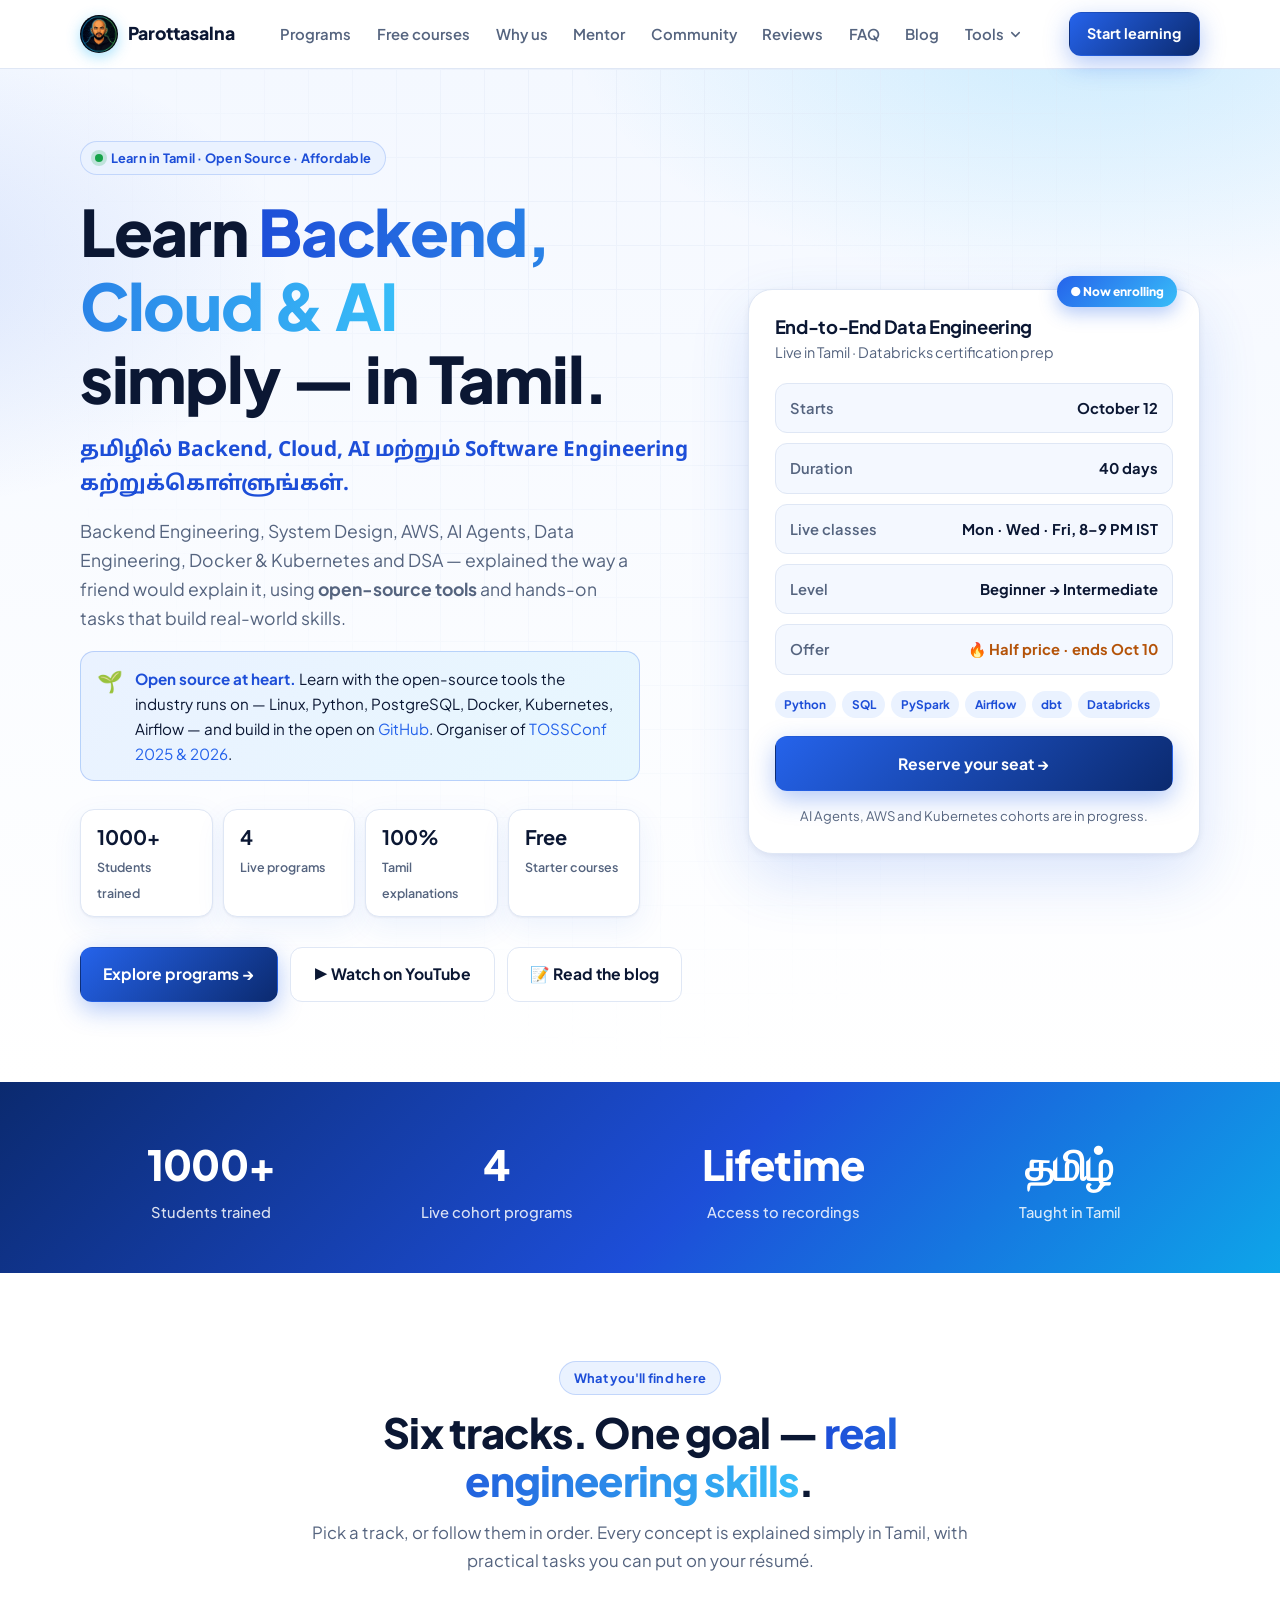
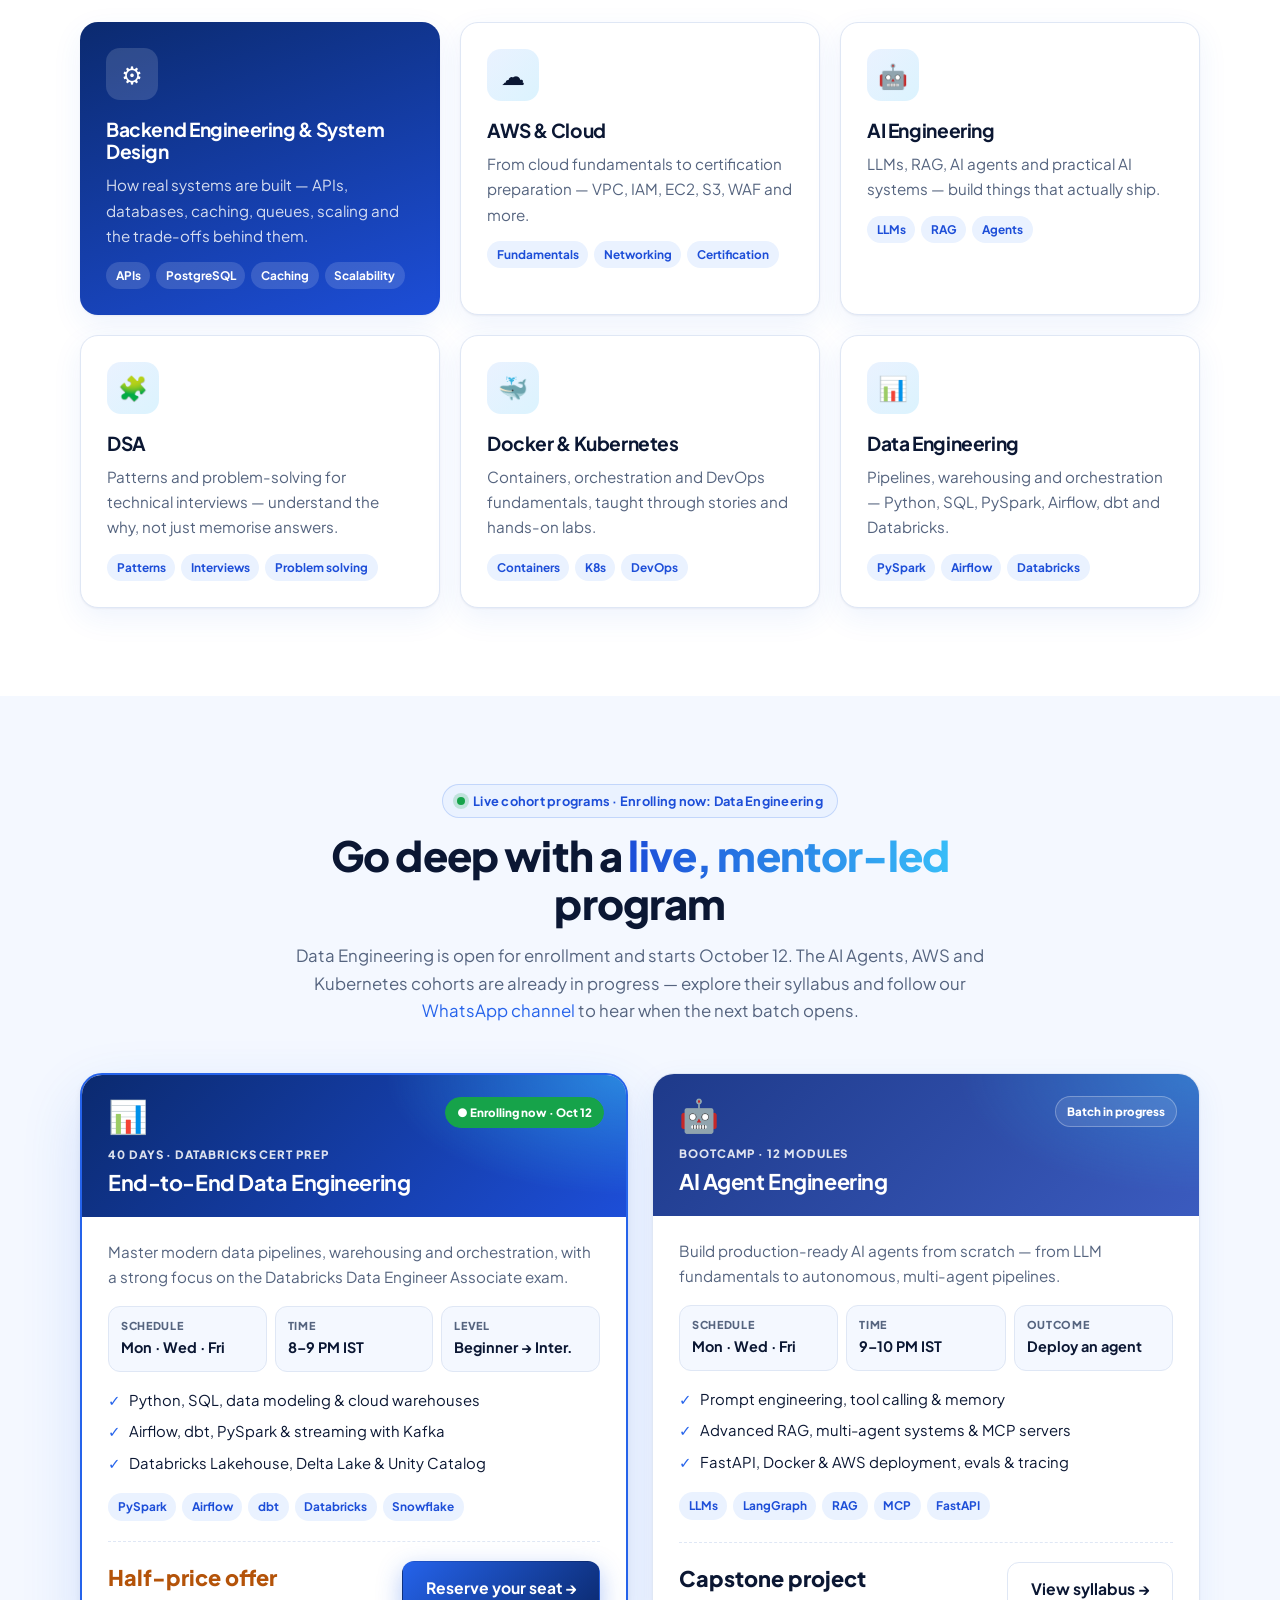
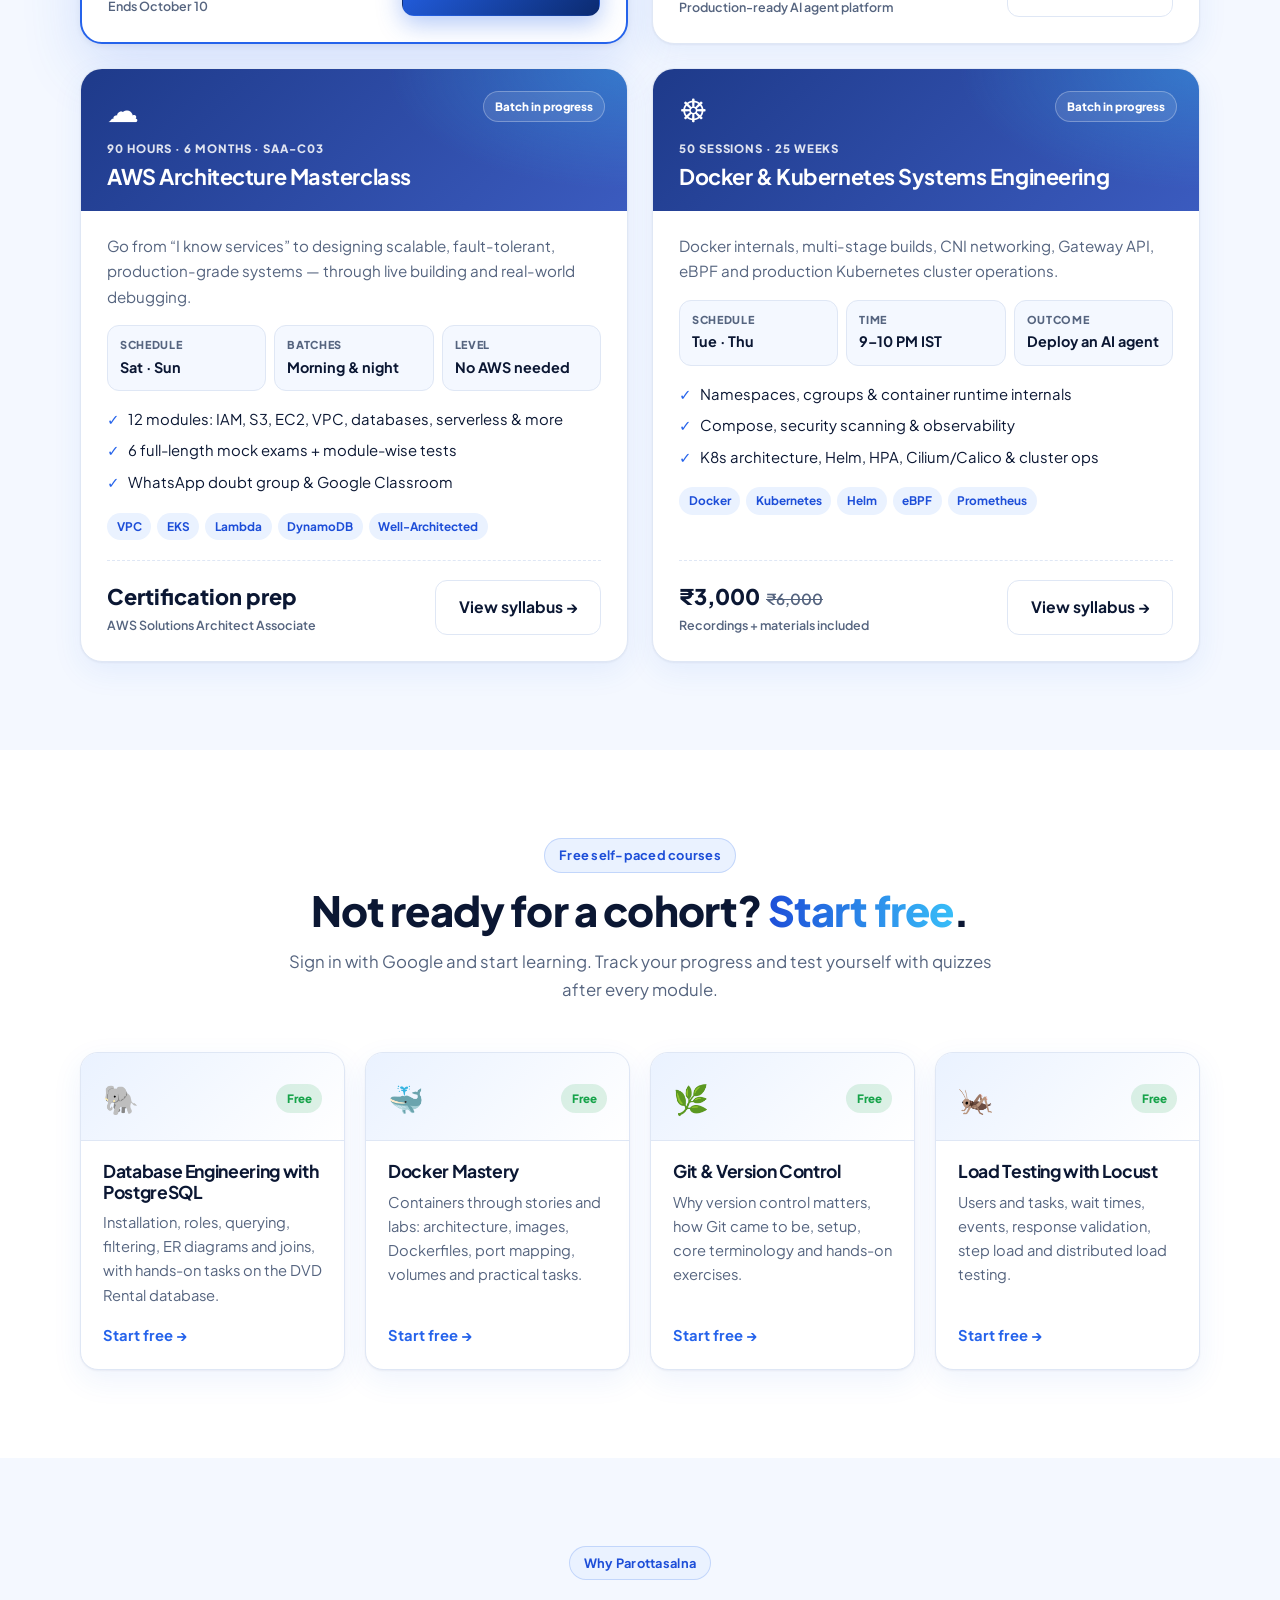
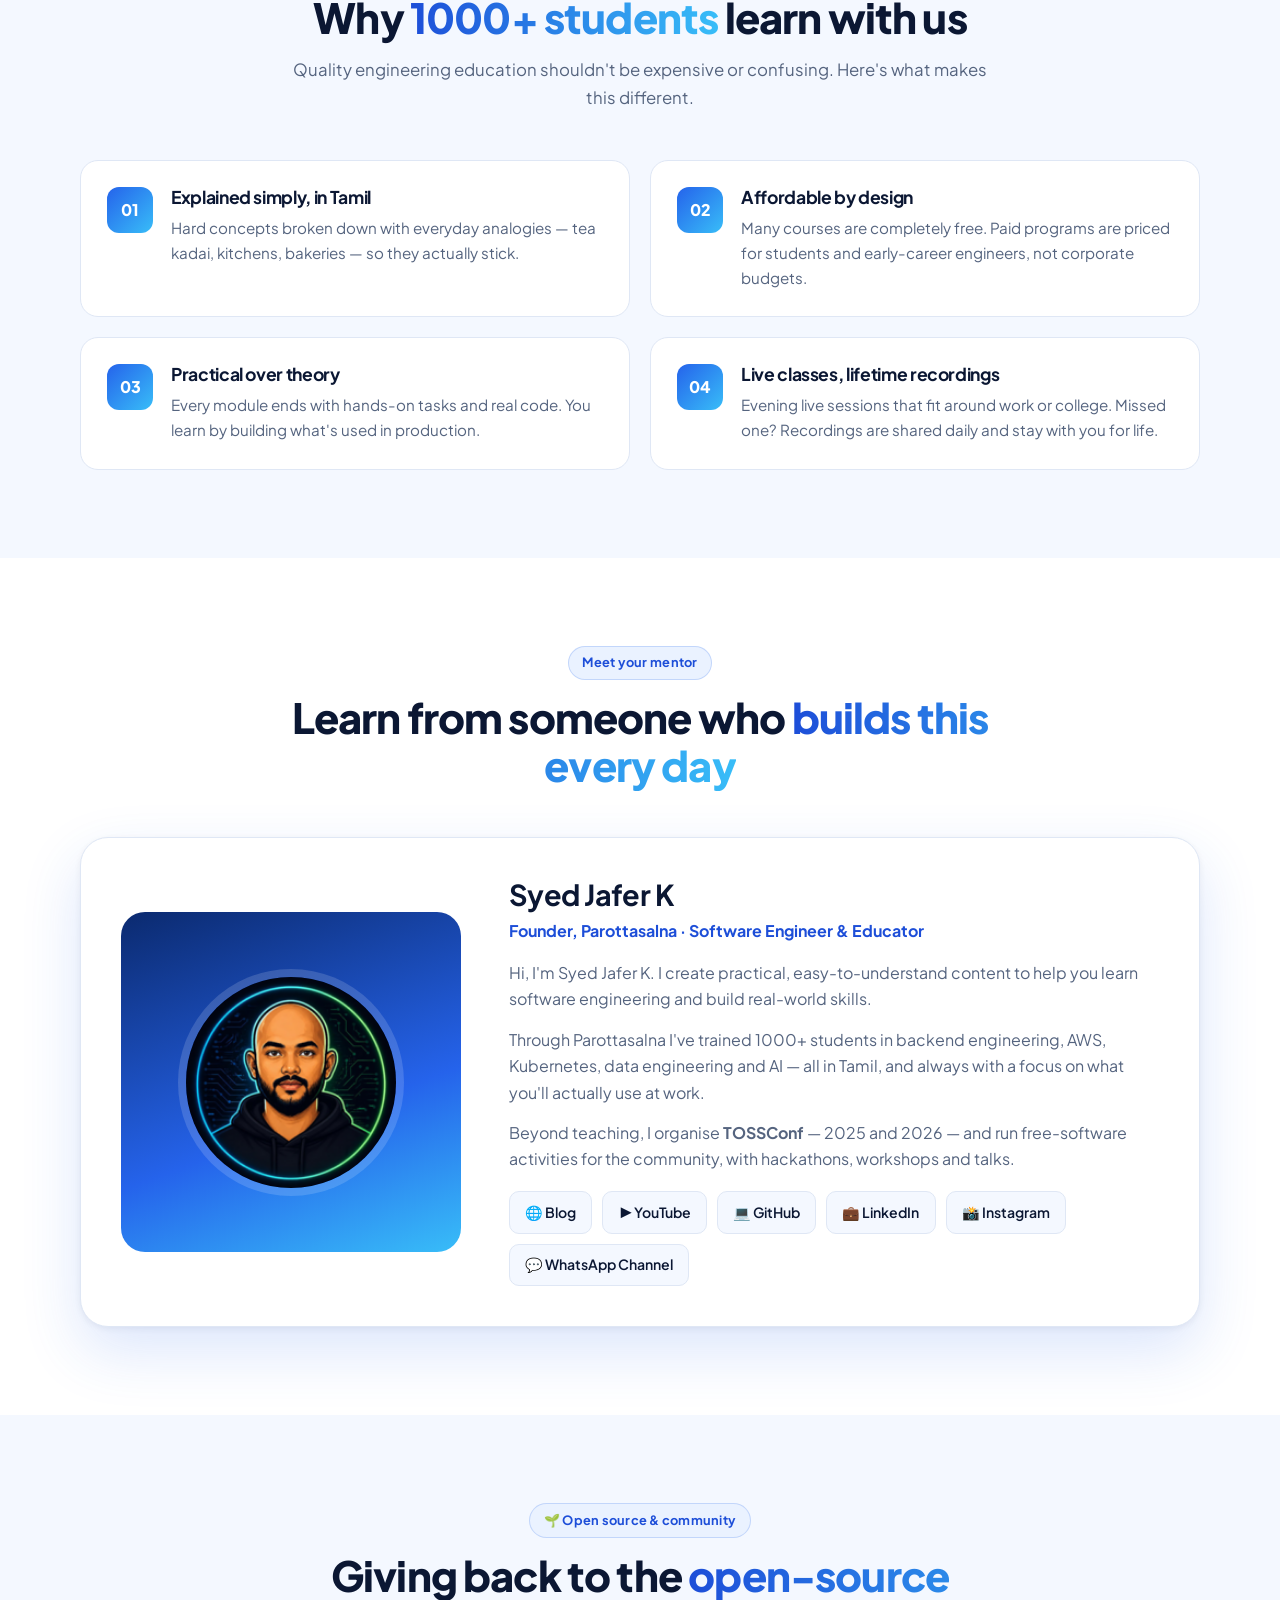
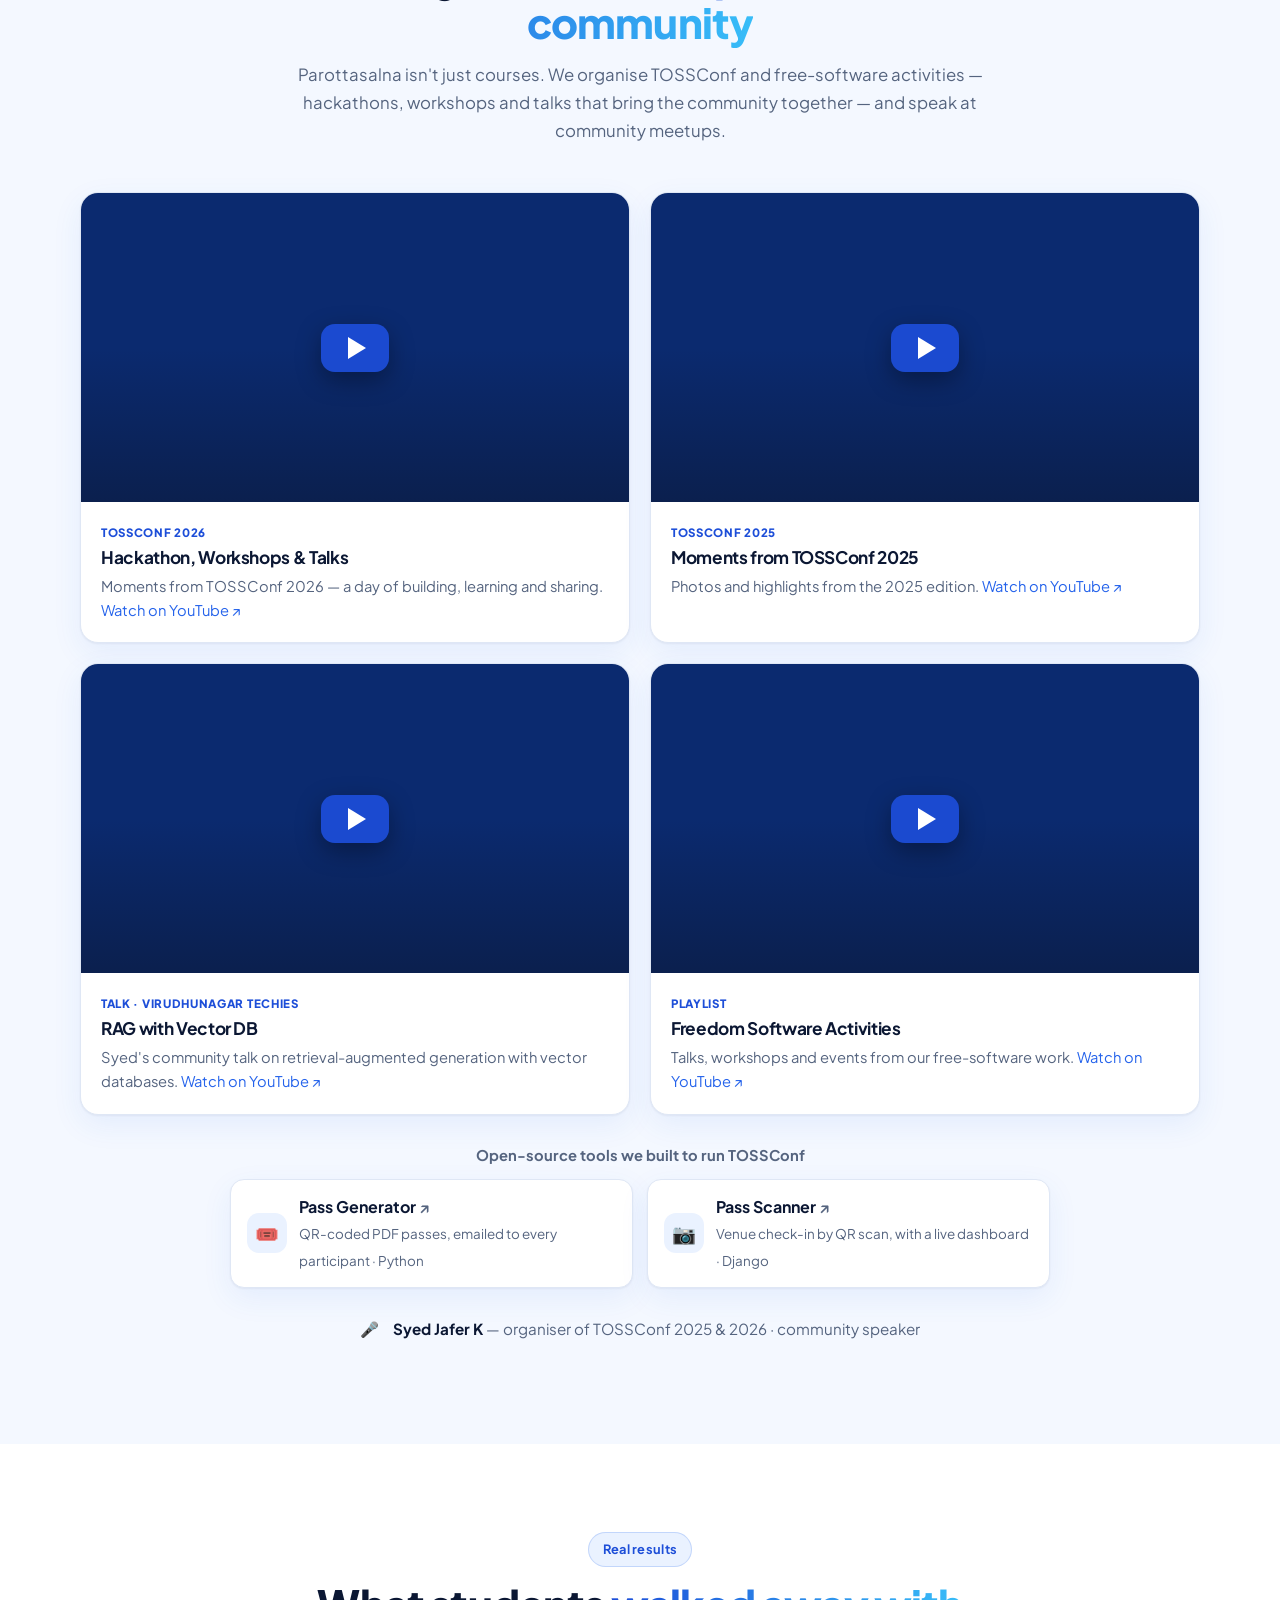
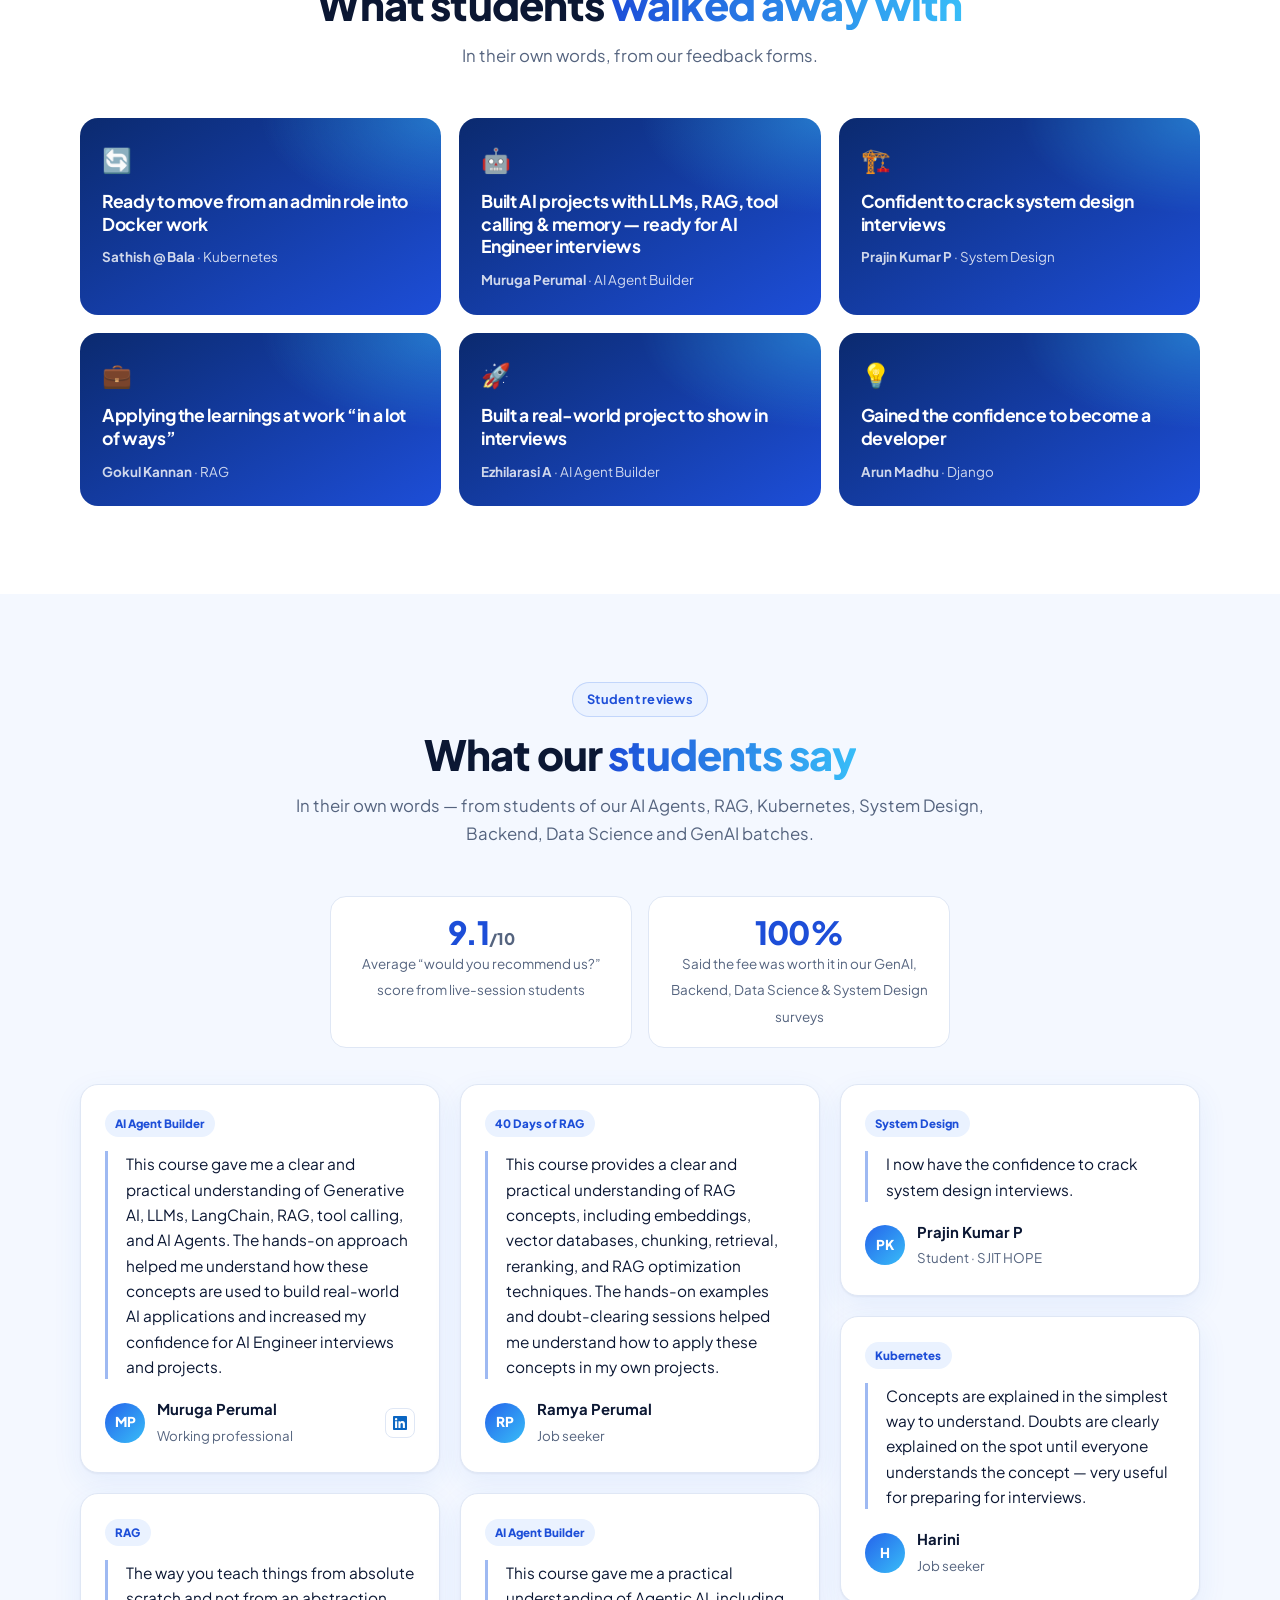
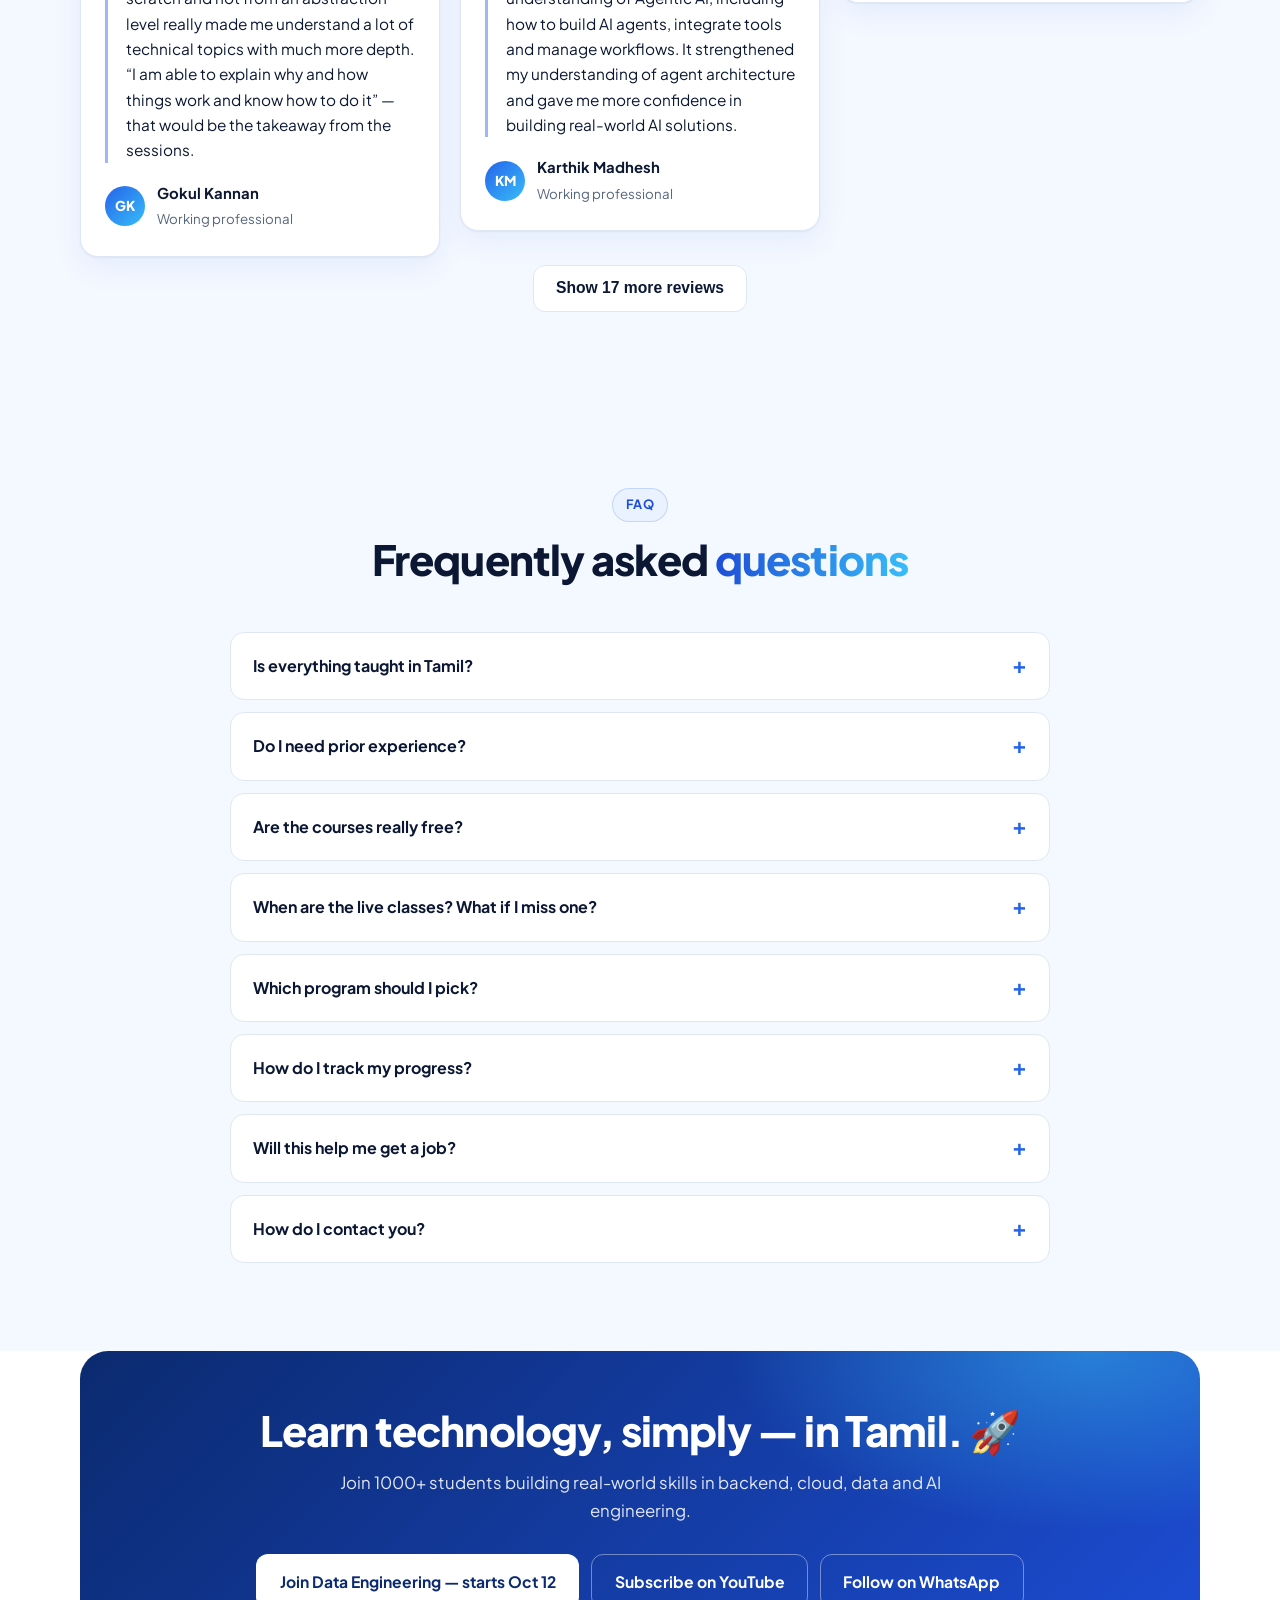
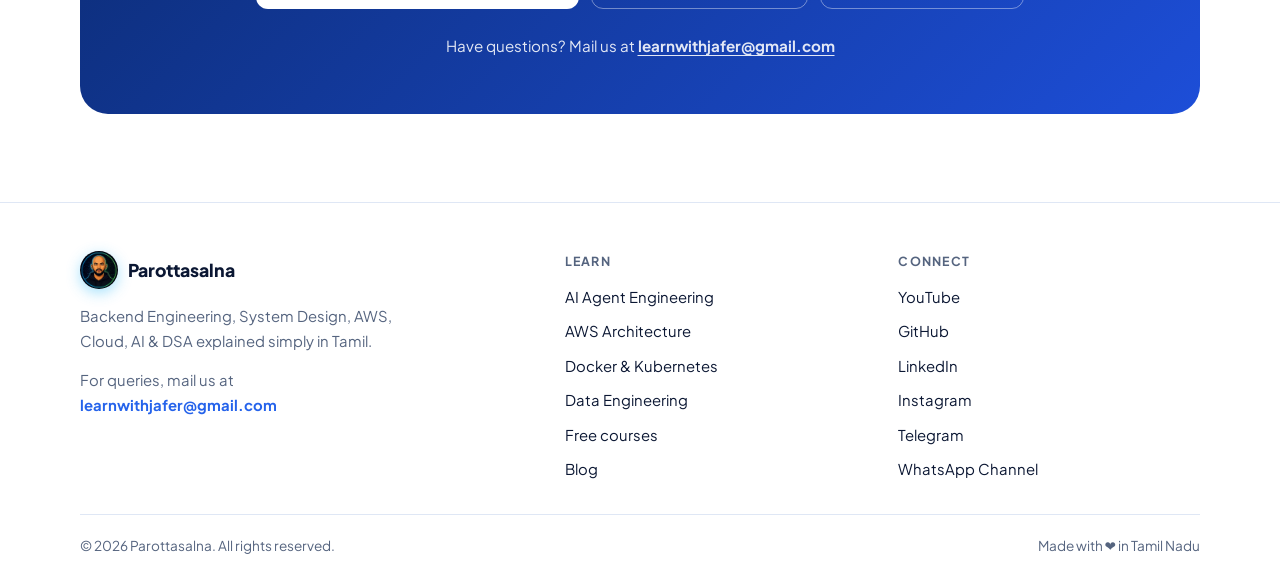
==== commit 9ef9060a: "added tossconf tools" ====
--- a/index.html
+++ b/index.html
@@ -2,6 +2,7 @@
 <html lang="en">
 <head>
   <meta charset="utf-8">
+  <script src="assets/js/analytics.js"></script>
   <meta name="viewport" content="width=device-width, initial-scale=1">
   <title>Parottasalna — Learn Backend, Cloud & AI in Tamil</title>
   <meta name="description" content="Backend Engineering, System Design, AWS, Cloud, AI & DSA explained simply in Tamil. Affordable, practical courses by Syed Jafer K — 1000+ students trained.">
@@ -36,6 +37,19 @@
             <span class="ic">🗂️</span>
             <span><b>Kanban board</b></span>
           </a>
+          <a href="tools/dsa-tracker/">
+            <span class="ic">✅</span>
+            <span><b>DSA tracker</b></span>
+          </a>
+          <a href="tools/pomodoro/">
+            <span class="ic">🍅</span>
+            <span><b>Pomodoro timer</b></span>
+          </a>
+          <a href="https://syedjaferk.github.io/tamil-osm-name-gap-finder/" target="_blank" rel="noopener">
+            <span class="ic">🗺️</span>
+            <span><b>Tamil Name Gap Finder ↗</b></span>
+          </a>
+          <a class="all-tools" href="tools/">All tools →</a>
         </div>
       </div>
     </nav>
@@ -392,6 +406,13 @@
         <div class="meta"><span>Playlist</span><h3>Freedom Software Activities</h3><p>Talks, workshops and events from our free-software work. <a href="https://www.youtube.com/playlist?list=PLT9Dl6cGjqVM" target="_blank" rel="noopener">Watch on YouTube ↗</a></p></div>
       </article>
     </div>
+    <div class="oss-projects reveal">
+      <p class="oss-label">Open-source tools we built to run TOSSConf</p>
+      <div class="oss-links">
+        <a href="https://github.com/tossconf/tossconf_pass_generator" target="_blank" rel="noopener"><span class="ic">🎟️</span><span><b>Pass Generator</b><small>QR-coded PDF passes, emailed to every participant · Python</small></span></a>
+        <a href="https://github.com/tossconf/toss_pass_scanner" target="_blank" rel="noopener"><span class="ic">📷</span><span><b>Pass Scanner</b><small>Venue check-in by QR scan, with a live dashboard · Django</small></span></a>
+      </div>
+    </div>
     <p class="organiser reveal">🎤 <span><b>Syed Jafer K</b> — organiser of TOSSConf 2025 &amp; 2026 · community speaker</span></p>
   </div>
 </section>
--- a/assets/css/site.css
+++ b/assets/css/site.css
@@ -81,13 +81,14 @@
 .drop-btn:hover, .nav-drop.open .drop-btn { color: var(--blue-600); }
 .drop-btn svg { width: 15px; height: 15px; transition: transform .15s; }
 .nav-drop.open .drop-btn svg { transform: rotate(180deg); }
-.drop-menu { display: none; position: absolute; right: -12px; top: calc(100% + 16px); min-width: 200px; padding: 8px; background: var(--card);
+.drop-menu { display: none; position: absolute; right: -12px; top: calc(100% + 16px); min-width: 250px; padding: 8px; background: var(--card);
   border: 1px solid var(--line); border-radius: 14px; box-shadow: var(--shadow-lg); }
 .nav-drop.open .drop-menu { display: block; }
 .drop-menu a { display: flex; gap: 12px; align-items: center; padding: 10px 12px; border-radius: 10px; color: var(--fg); }
 .drop-menu a:hover { background: var(--blue-50); }
 .drop-menu .ic { width: 36px; height: 36px; border-radius: 10px; display: grid; place-items: center; background: var(--blue-50); flex: none; font-size: 1.1rem; }
-.drop-menu b { display: block; font-size: .93rem; }
+.drop-menu b { display: block; font-size: .93rem; white-space: nowrap; }
+.drop-menu .all-tools { justify-content: center; margin-top: 4px; padding: 9px 12px; border-top: 1px solid var(--line); border-radius: 0 0 10px 10px; font-weight: 700; font-size: .88rem; color: var(--blue-600); }
 .menu-btn { display: none; width: 42px; height: 42px; border-radius: 10px; border: 1px solid var(--line); background: var(--card); color: var(--fg); cursor: pointer; place-items: center; }
 .menu-btn svg { width: 20px; height: 20px; }
 @media (max-width: 880px) {
@@ -268,6 +269,16 @@
 .vid .meta span { font-size: .72rem; font-weight: 800; letter-spacing: .06em; text-transform: uppercase; color: var(--blue-700); }
 .vid h3 { font-size: 1.08rem; margin-top: 4px; }
 .vid p { color: var(--muted); font-size: .92rem; margin: 6px 0 0; }
+.oss-projects { margin-top: 28px; text-align: center; }
+.oss-label { margin: 0 0 12px; font-weight: 700; color: var(--muted); font-size: .92rem; }
+.oss-links { display: grid; grid-template-columns: repeat(2, 1fr); gap: 14px; max-width: 820px; margin: 0 auto; text-align: left; }
+.oss-links a { display: flex; gap: 12px; align-items: center; padding: 14px 16px; border-radius: 14px; background: var(--card); border: 1px solid var(--line); color: var(--fg); box-shadow: var(--shadow); transition: border-color .15s, transform .15s; }
+.oss-links a:hover { border-color: var(--blue-400); transform: translateY(-2px); }
+.oss-links .ic { width: 40px; height: 40px; border-radius: 12px; display: grid; place-items: center; background: var(--blue-50); font-size: 1.2rem; flex: none; }
+.oss-links b { display: block; }
+.oss-links b::after { content: " ↗"; color: var(--muted); font-weight: 600; }
+.oss-links small { color: var(--muted); font-size: .84rem; }
+@media (max-width: 640px) { .oss-links { grid-template-columns: 1fr; } }
 .organiser { display: flex; align-items: center; gap: 14px; justify-content: center; flex-wrap: wrap; margin-top: 28px; color: var(--muted); font-size: .95rem; }
 .organiser b { color: var(--fg); }
 @media (max-width: 860px) { .community { grid-template-columns: 1fr; } }
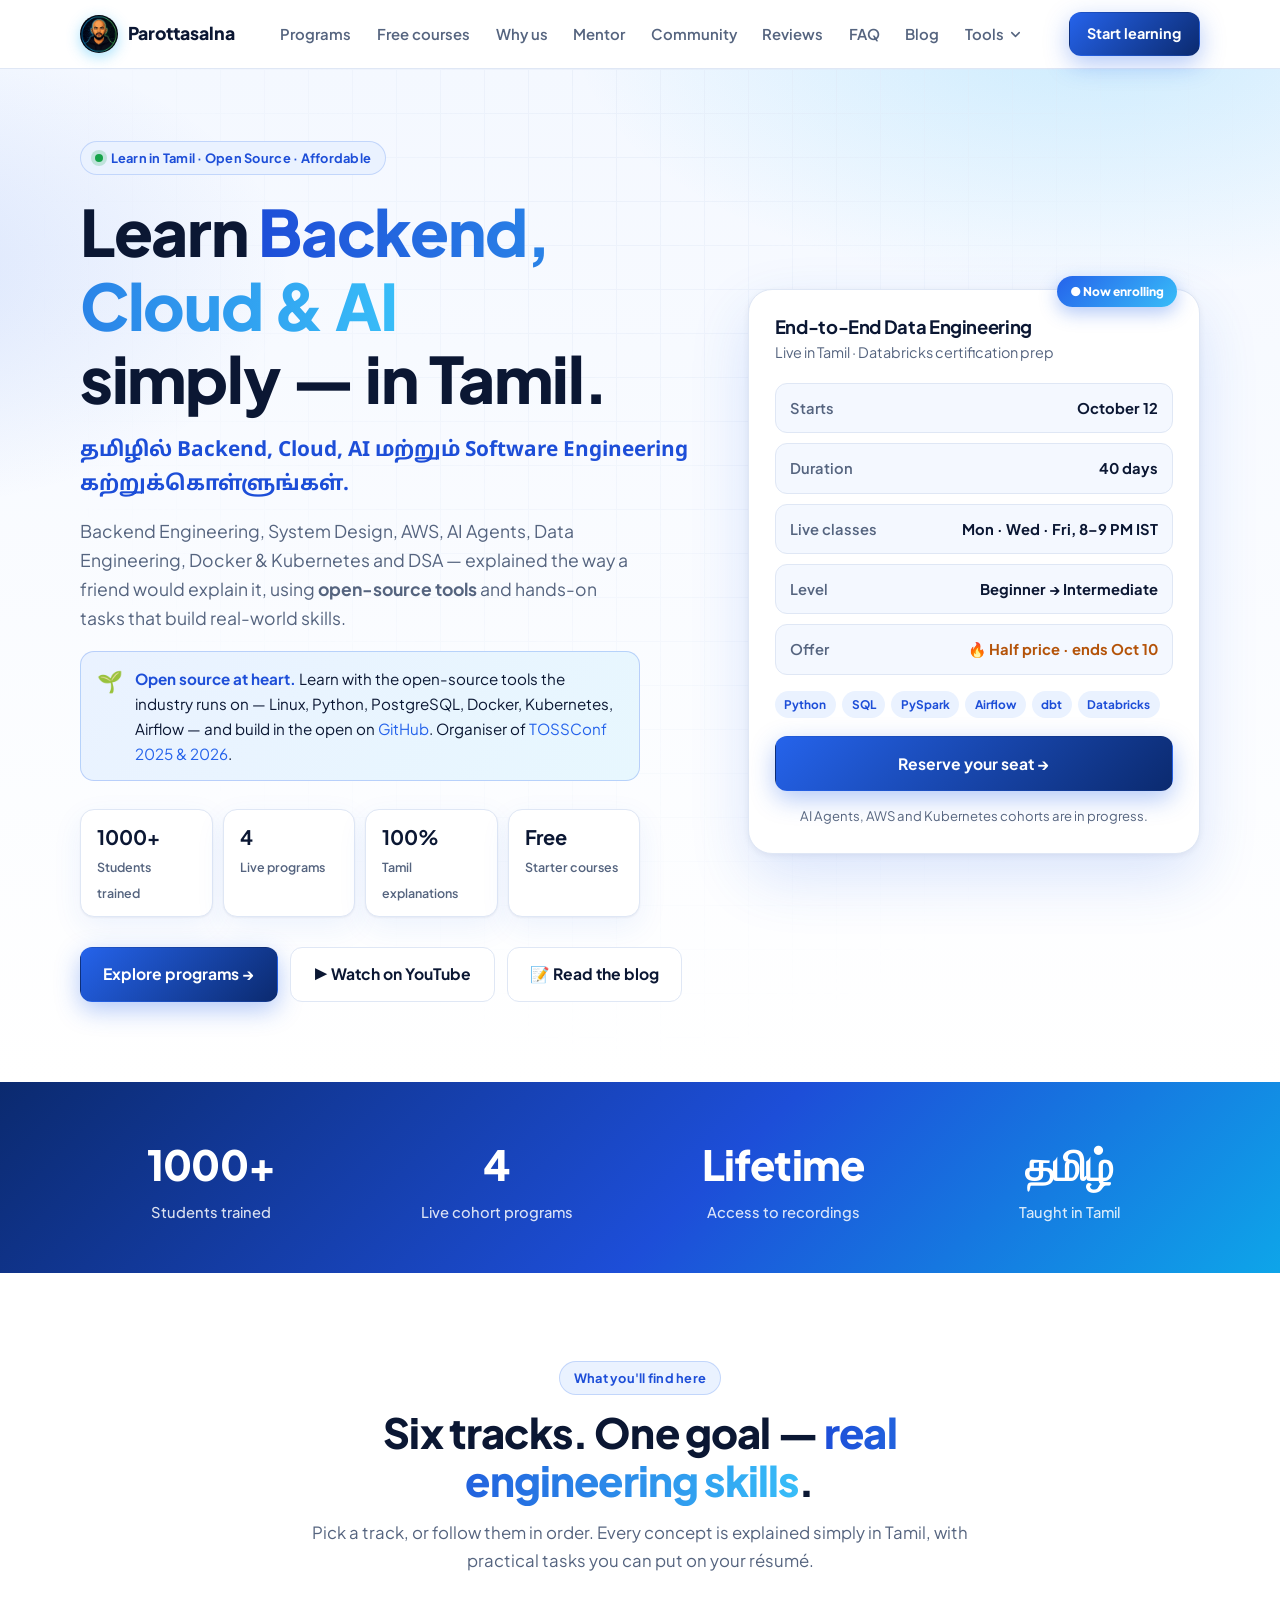
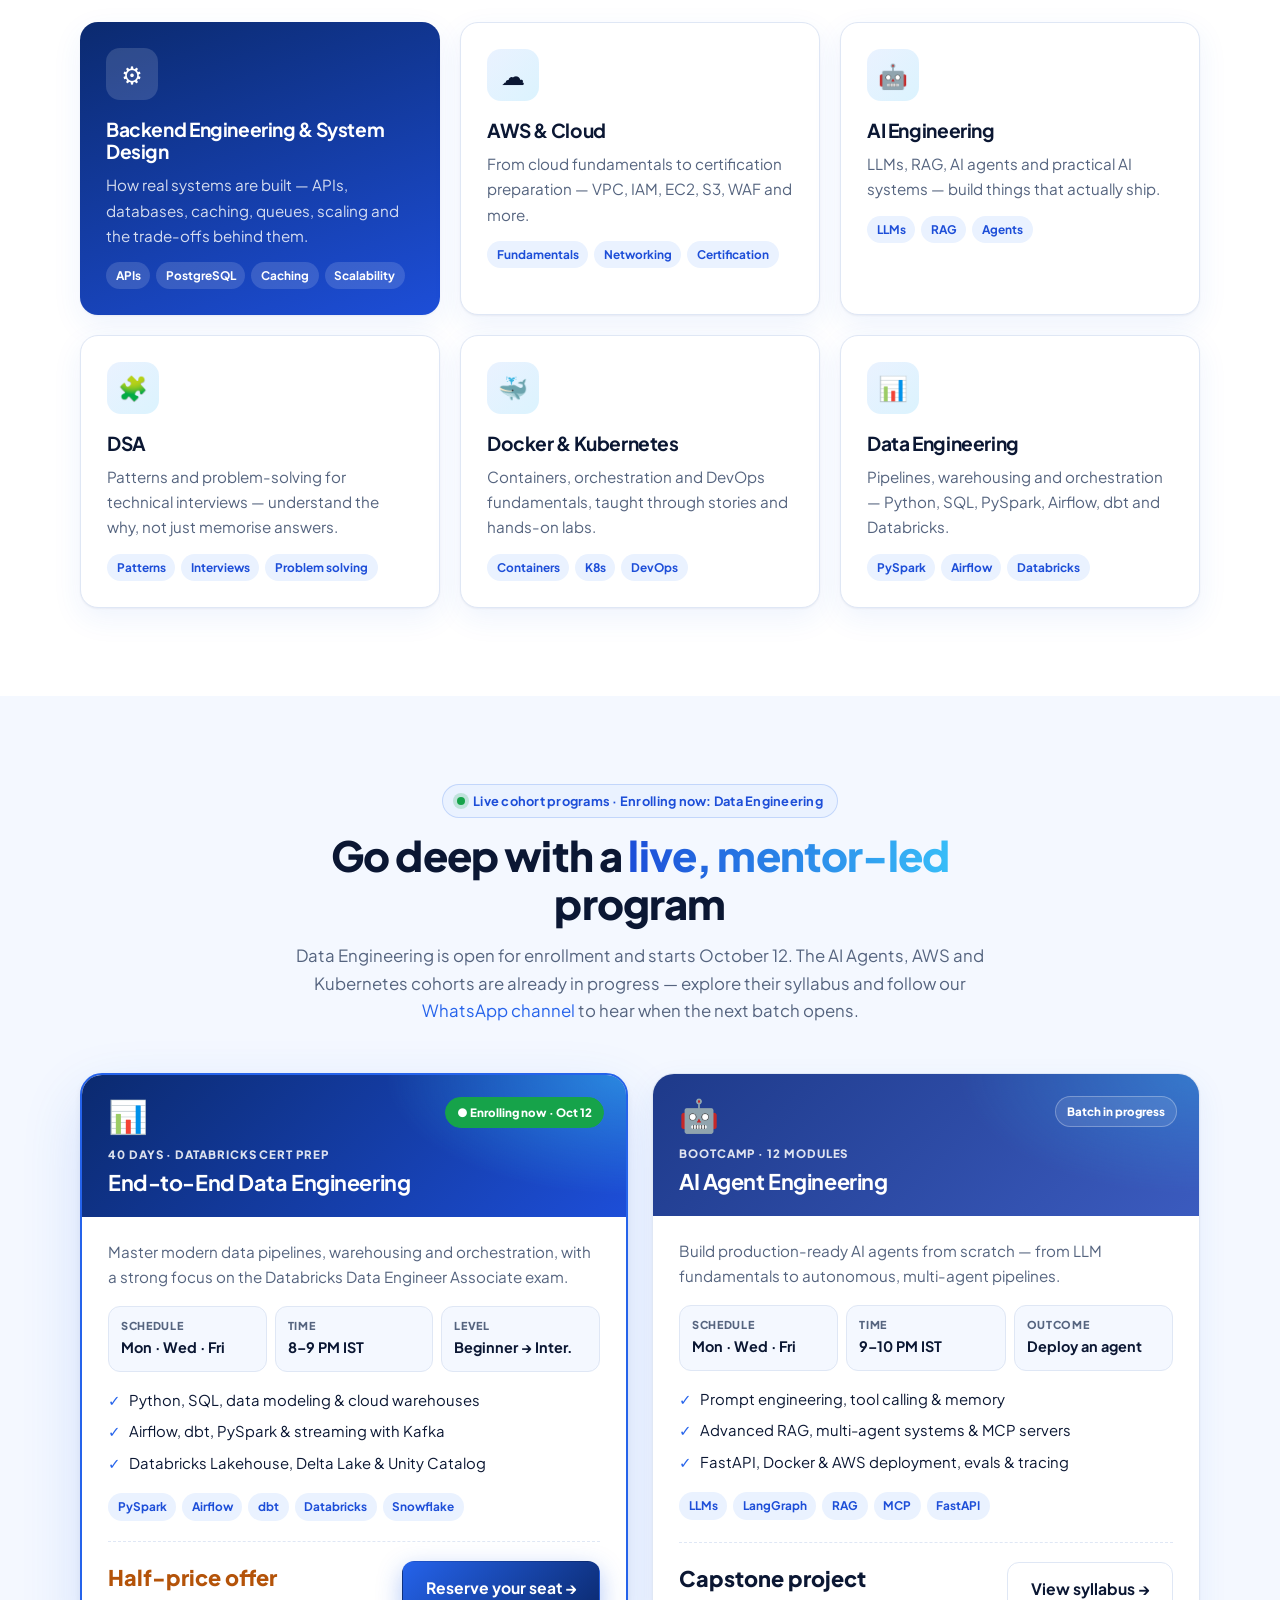
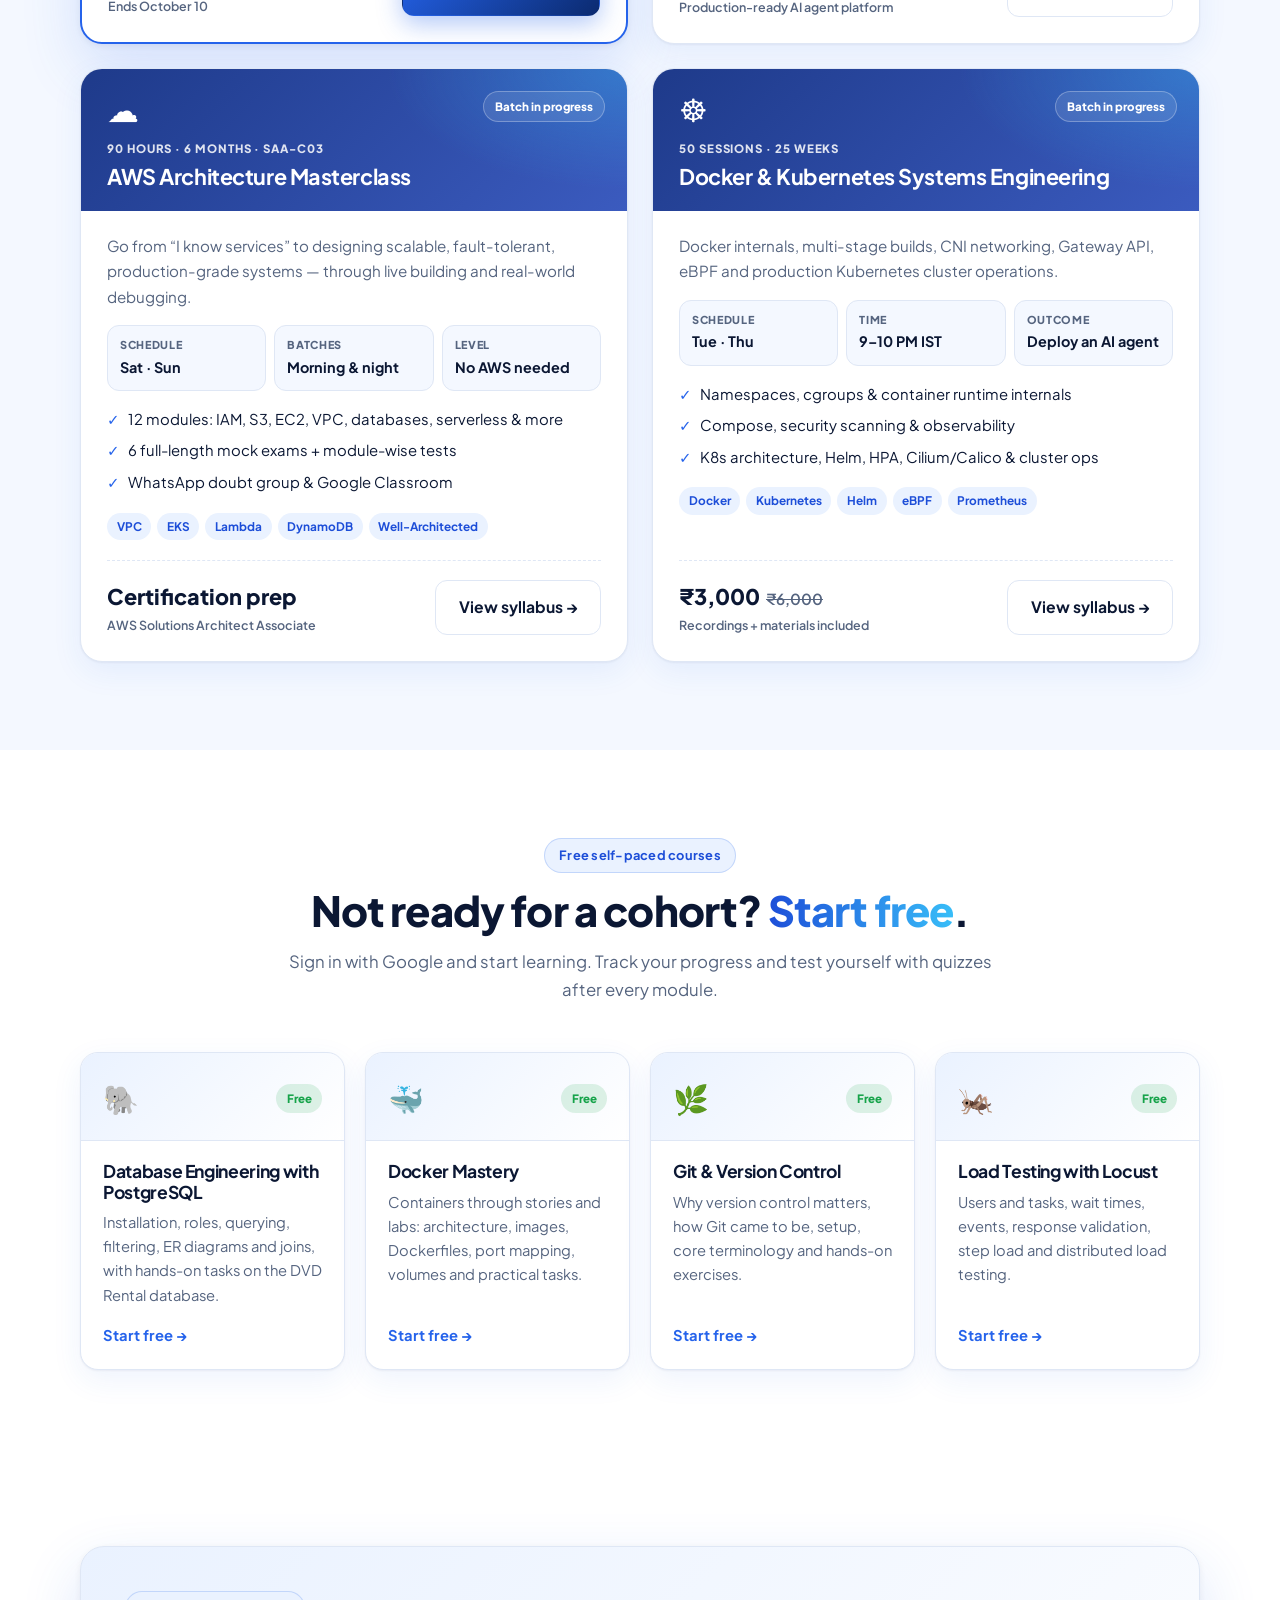
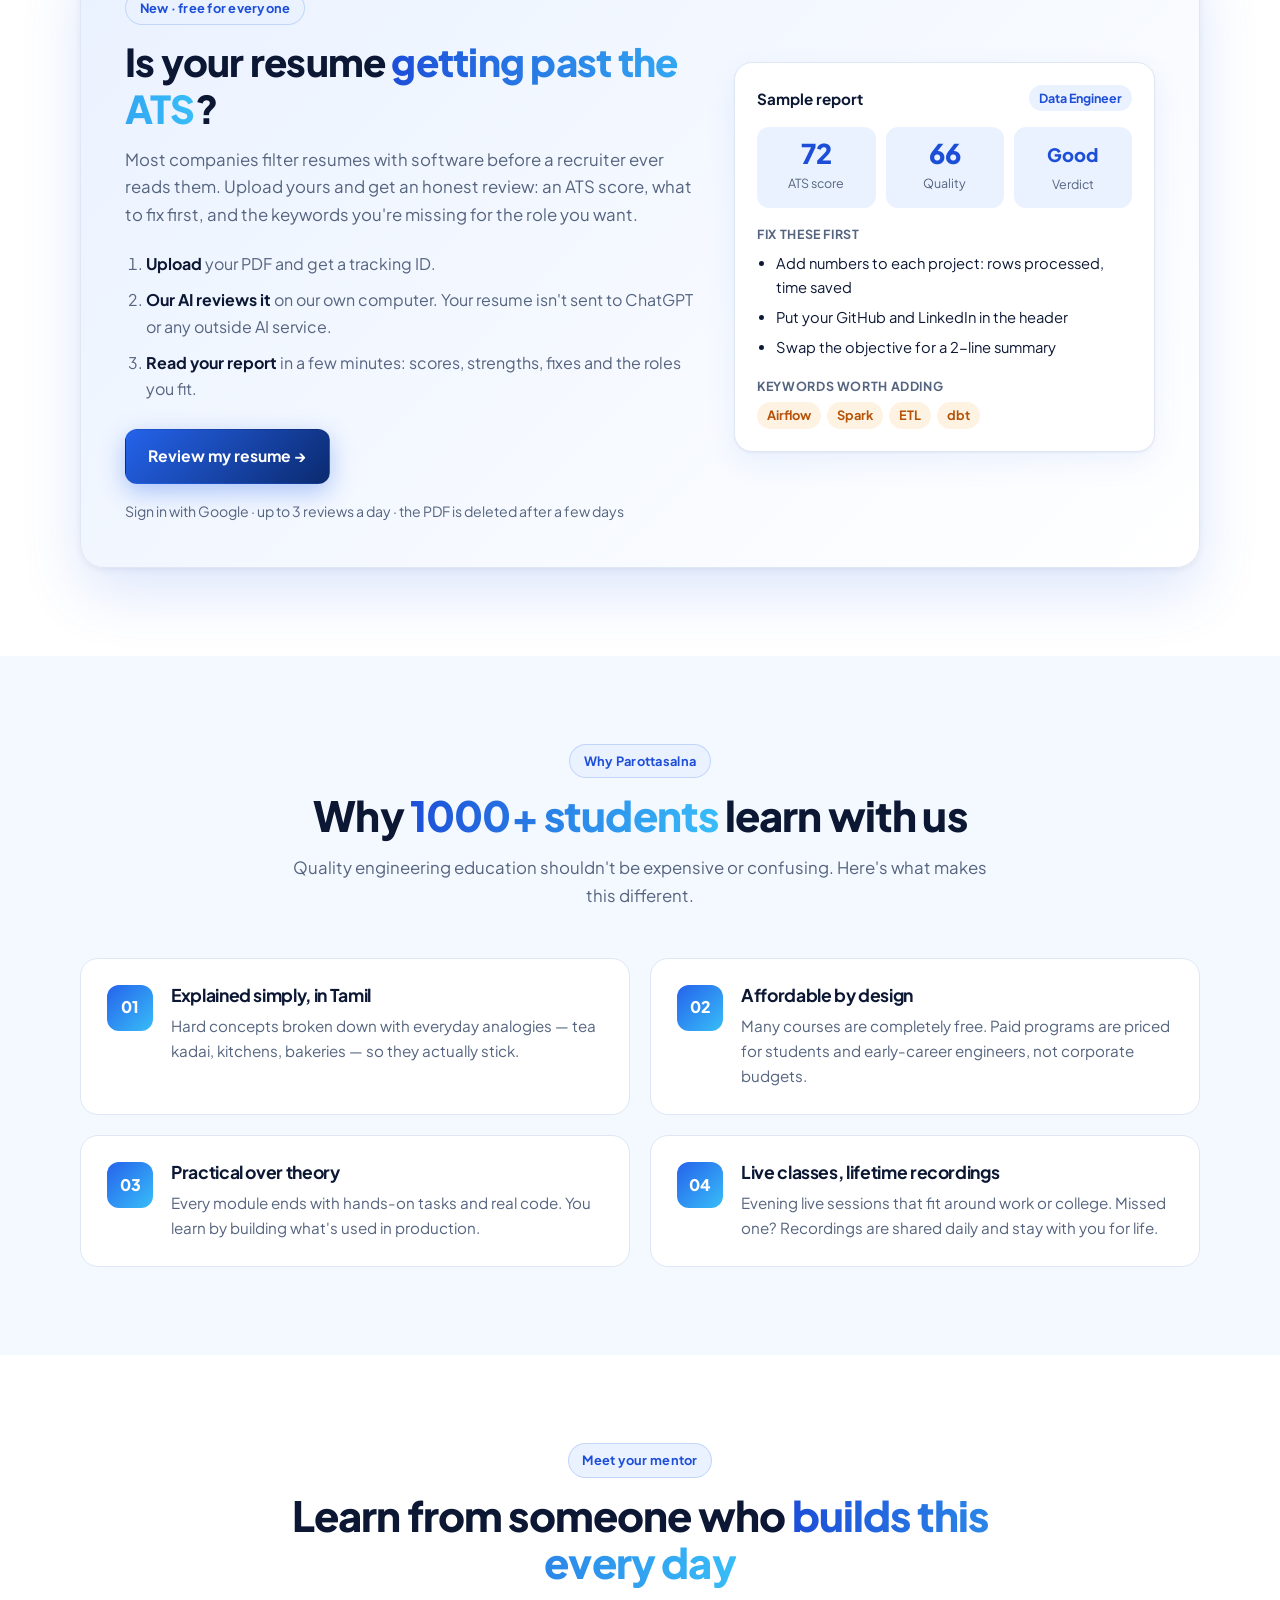
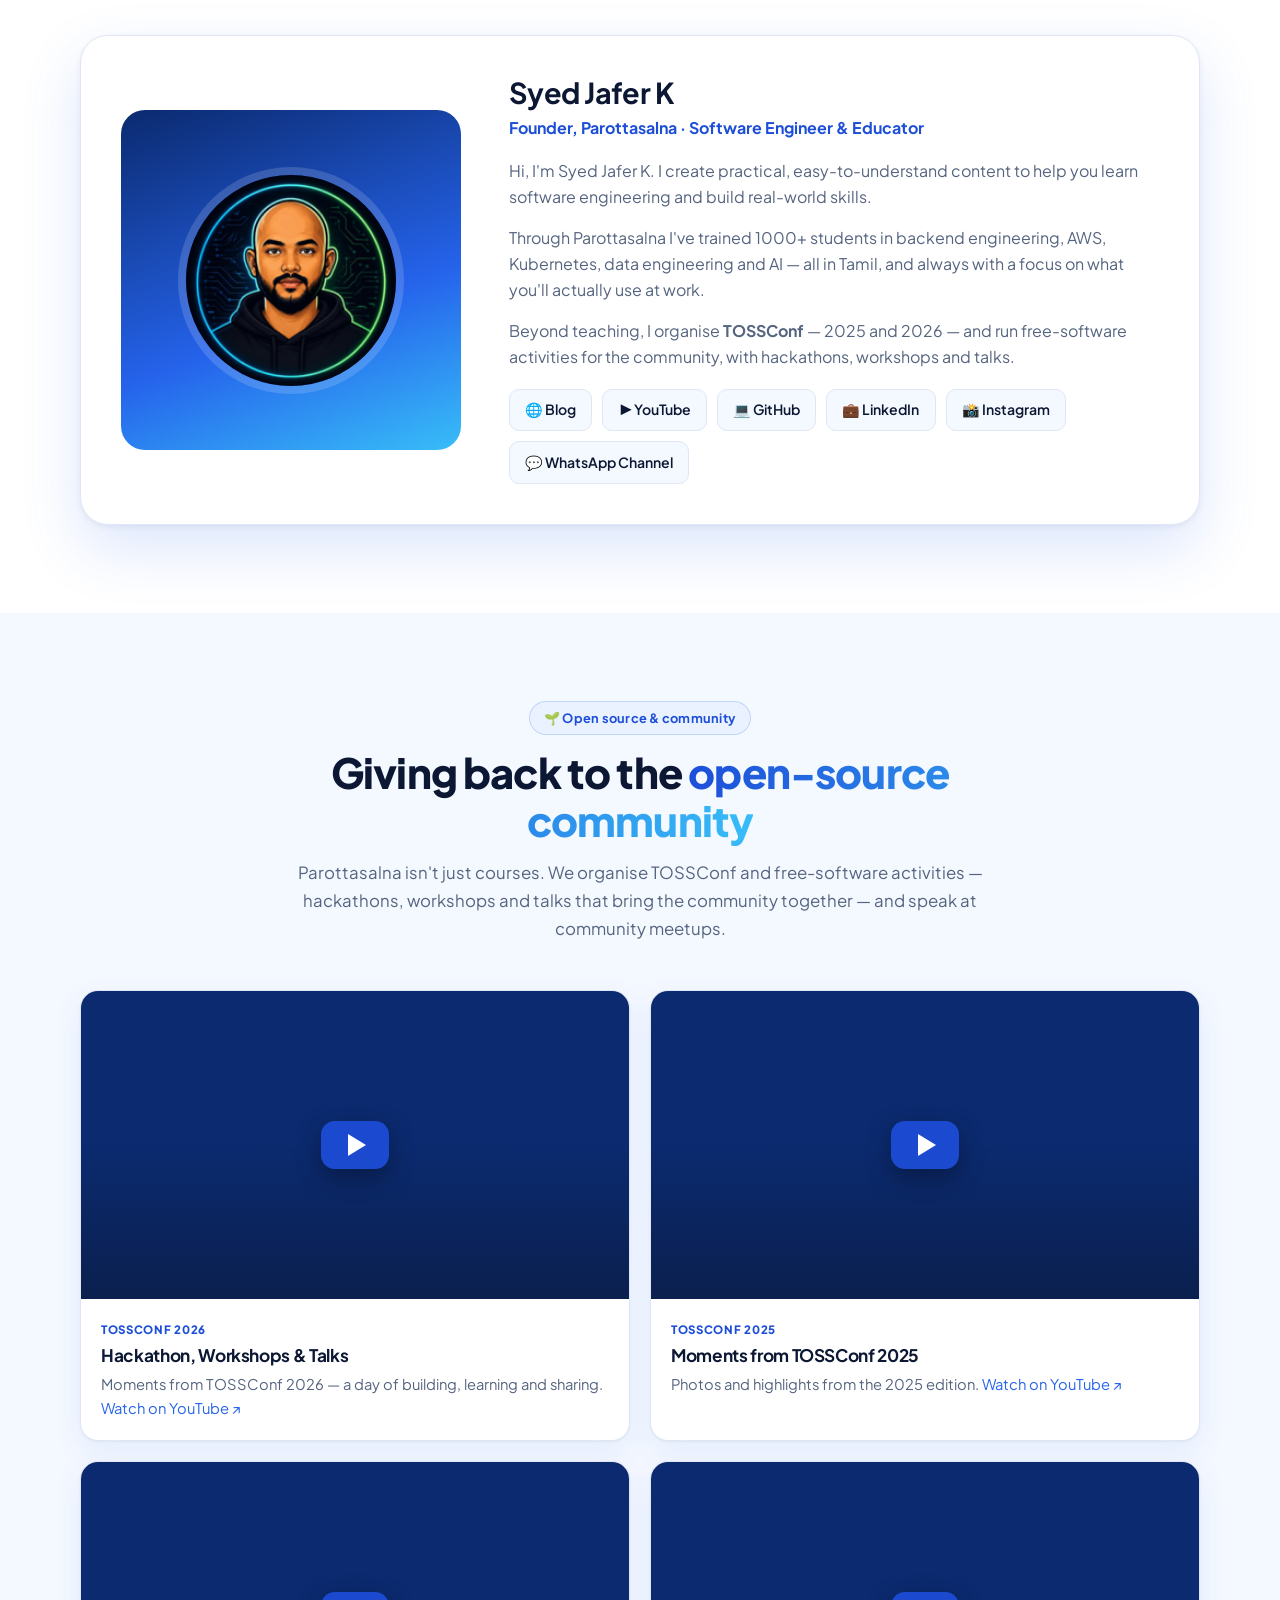
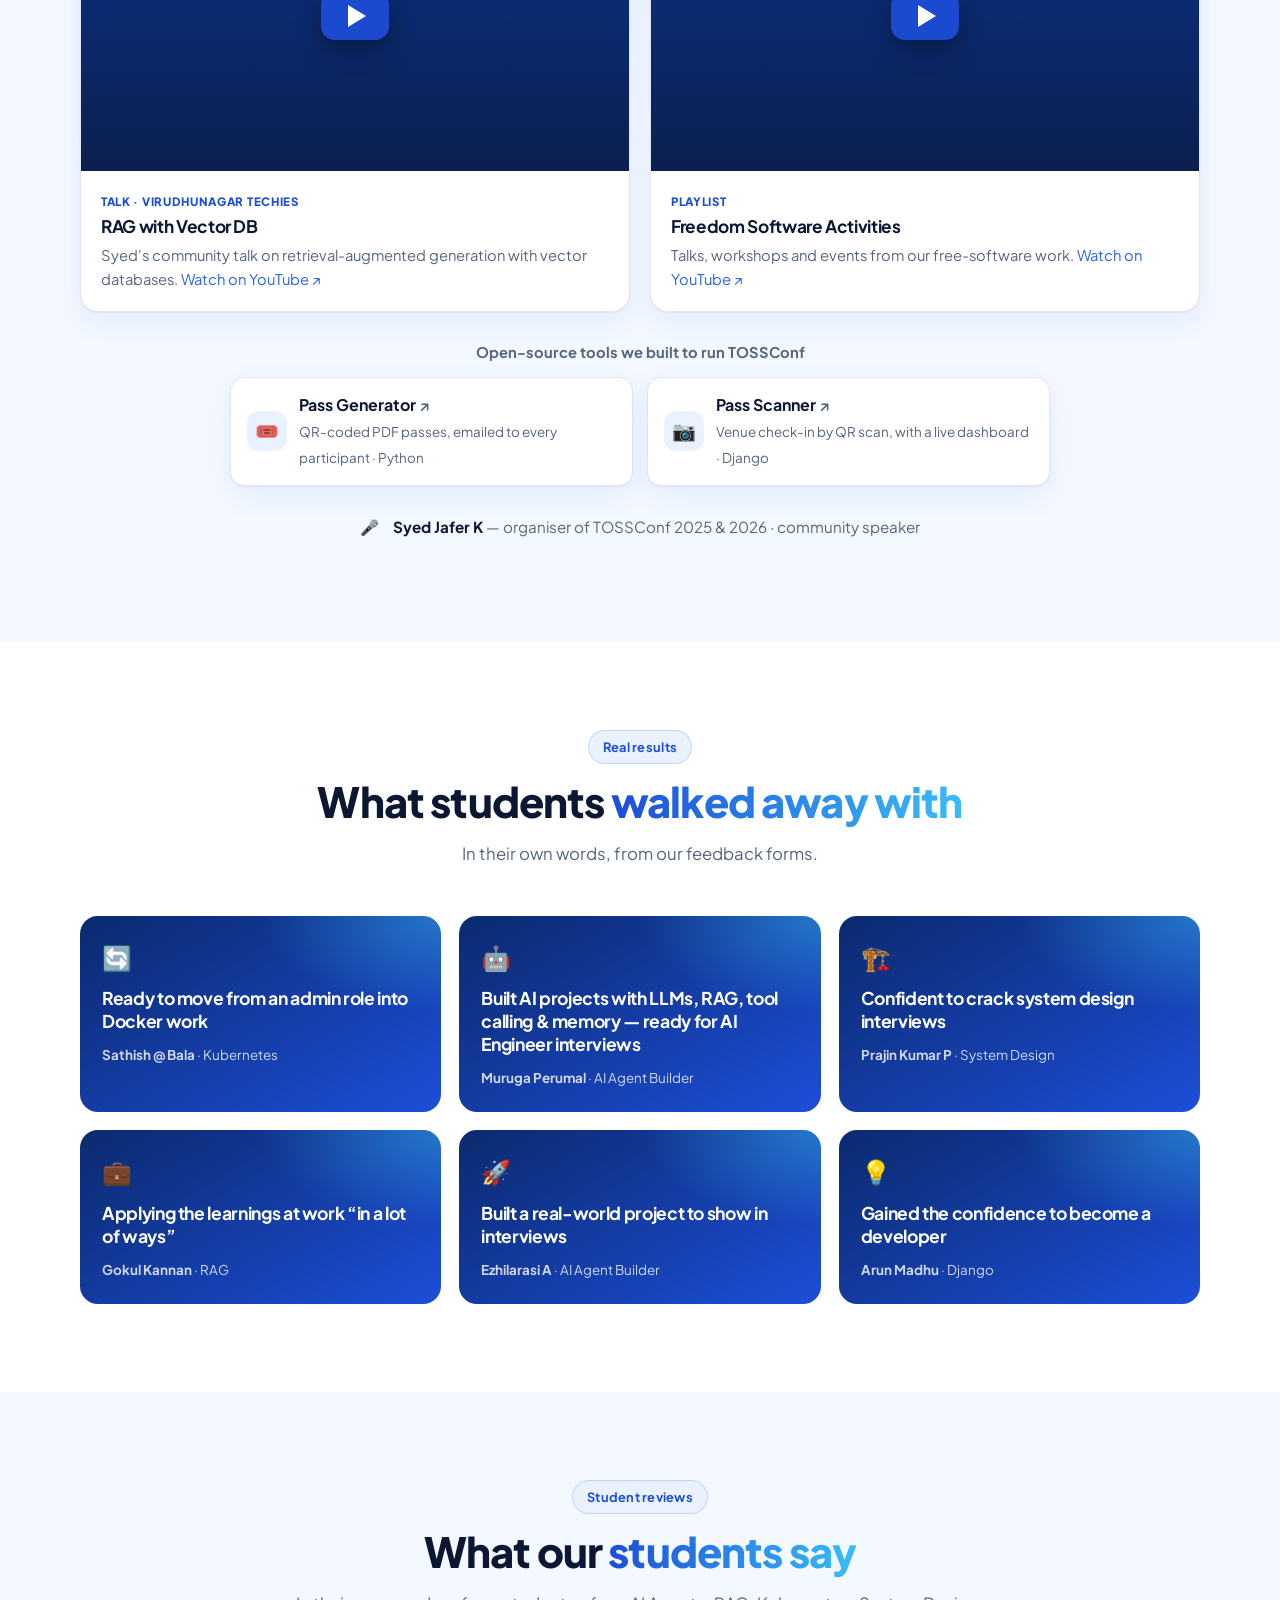
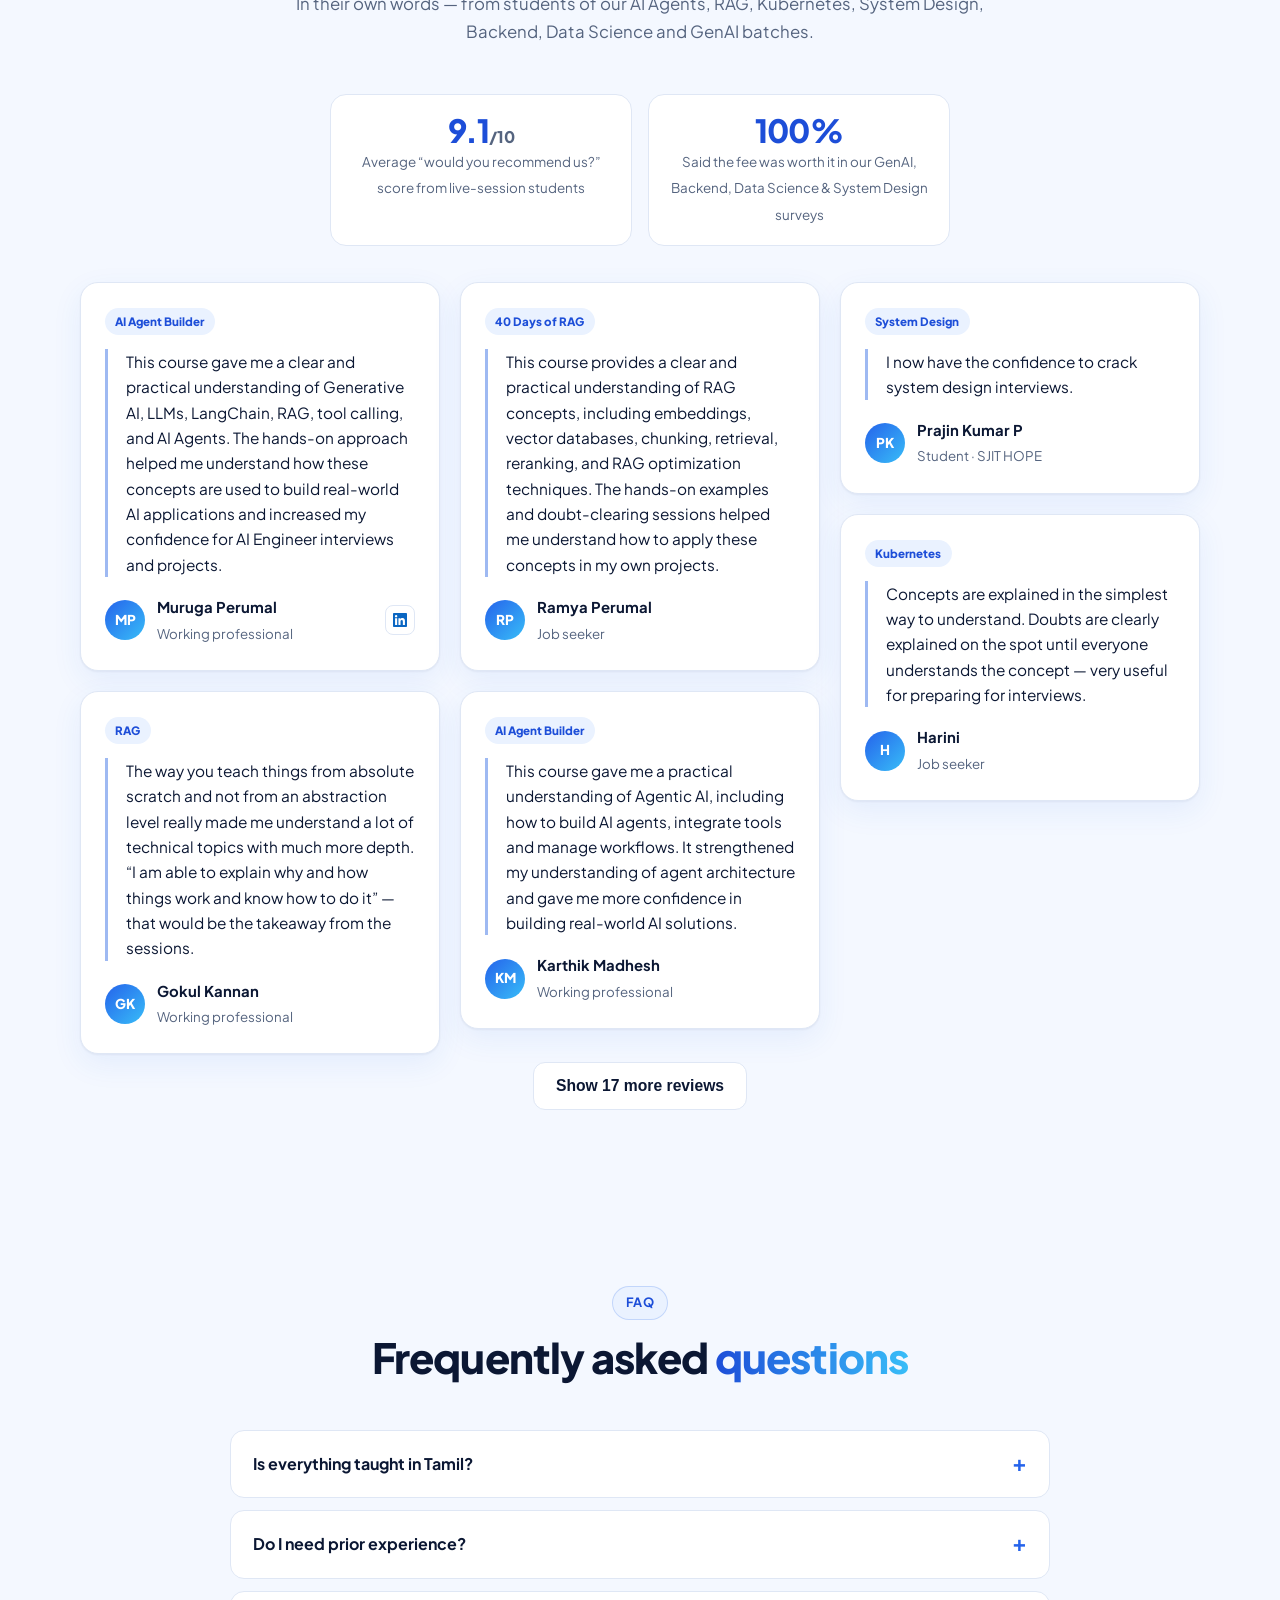
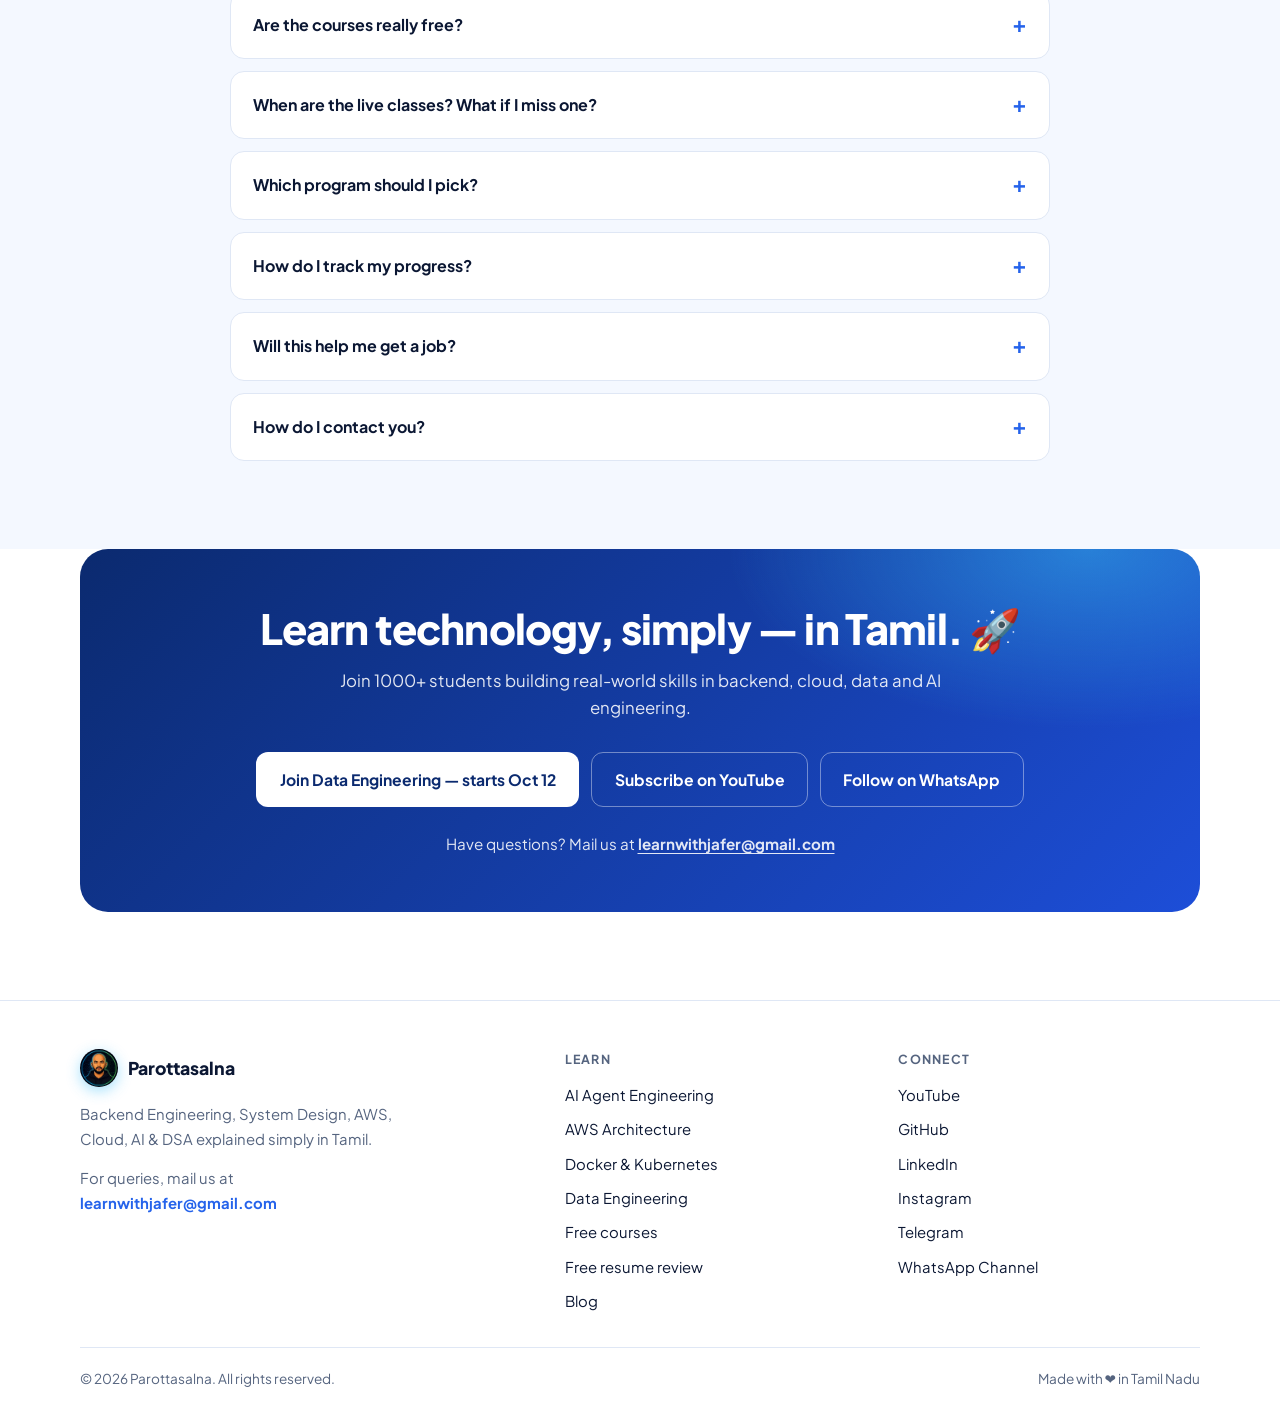
==== commit b0f0aabf: "Add the free resume review section Co-Authored-By: Claude Opus 5.5 <noreply@anthropic.com>" ====
--- a/index.html
+++ b/index.html
@@ -45,6 +45,10 @@
             <span class="ic">🍅</span>
             <span><b>Pomodoro timer</b></span>
           </a>
+          <a href="tools/qr-builder/">
+            <span class="ic">🔳</span>
+            <span><b>QR code builder</b></span>
+          </a>
           <a href="https://syedjaferk.github.io/tamil-osm-name-gap-finder/" target="_blank" rel="noopener">
             <span class="ic">🗺️</span>
             <span><b>Tamil Name Gap Finder ↗</b></span>
@@ -335,6 +339,45 @@
   </div>
 </section>
 
+<!-- ============ RESUME REVIEW ============ -->
+<section id="resume">
+  <div class="wrap">
+    <div class="resume-card reveal">
+      <div class="resume-copy">
+        <span class="eyebrow">New · free for everyone</span>
+        <h2>Is your resume <span class="grad">getting past the ATS</span>?</h2>
+        <p>Most companies filter resumes with software before a recruiter ever reads them. Upload yours and get an
+          honest review: an ATS score, what to fix first, and the keywords you're missing for the role you want.</p>
+        <ol class="resume-steps">
+          <li><b>Upload</b> your PDF and get a tracking ID.</li>
+          <li><b>Our AI reviews it</b> on our own computer. Your resume isn't sent to ChatGPT or any outside AI service.</li>
+          <li><b>Read your report</b> in a few minutes: scores, strengths, fixes and the roles you fit.</li>
+        </ol>
+        <div class="resume-cta">
+          <a class="btn btn-primary" href="https://learn.parottasalna.com/resume-review/">Review my resume →</a>
+          <span class="resume-note">Sign in with Google · up to 3 reviews a day · the PDF is deleted after a few days</span>
+        </div>
+      </div>
+      <div class="resume-sample" aria-label="Example report">
+        <div class="sample-head"><span>Sample report</span><span class="sample-tag">Data Engineer</span></div>
+        <div class="sample-scores">
+          <div><b>72</b><span>ATS score</span></div>
+          <div><b>66</b><span>Quality</span></div>
+          <div><b class="word">Good</b><span>Verdict</span></div>
+        </div>
+        <p class="sample-label">Fix these first</p>
+        <ul class="sample-fixes">
+          <li>Add numbers to each project: rows processed, time saved</li>
+          <li>Put your GitHub and LinkedIn in the header</li>
+          <li>Swap the objective for a 2-line summary</li>
+        </ul>
+        <p class="sample-label">Keywords worth adding</p>
+        <p class="sample-chips"><span>Airflow</span><span>Spark</span><span>ETL</span><span>dbt</span></p>
+      </div>
+    </div>
+  </div>
+</section>
+
 <!-- ============ WHY ============ -->
 <section id="why" class="soft">
   <div class="wrap">
@@ -624,6 +667,7 @@
           <li><a href="https://kubeengineering.parottasalna.com/" target="_blank" rel="noopener">Docker &amp; Kubernetes</a></li>
           <li><a href="https://dataengineering.parottasalna.com/" target="_blank" rel="noopener">Data Engineering</a></li>
           <li><a href="#courses">Free courses</a></li>
+          <li><a href="https://learn.parottasalna.com/resume-review/">Free resume review</a></li>
           <li><a href="https://learn.parottasalna.com/blog/">Blog</a></li>
         </ul>
       </div>
--- a/assets/css/site.css
+++ b/assets/css/site.css
@@ -350,3 +350,30 @@
 .reveal { opacity: 0; transform: translateY(16px); transition: opacity .6s ease, transform .6s ease; }
 .reveal.in { opacity: 1; transform: none; }
 @media (prefers-reduced-motion: reduce) { .reveal { opacity: 1; transform: none; transition: none; } html { scroll-behavior: auto; } }
+
+/* ---------- Resume review ---------- */
+.resume-card { display: grid; grid-template-columns: 1.15fr .85fr; gap: 40px; align-items: center; padding: 44px;
+  background: linear-gradient(135deg, var(--blue-50), var(--card)); border: 1px solid var(--line);
+  border-radius: calc(var(--radius) + 6px); box-shadow: var(--shadow-lg); }
+.resume-copy h2 { font-size: clamp(1.7rem, 3.2vw, 2.4rem); font-weight: 800; margin: 14px 0 0; line-height: 1.2; }
+.resume-copy > p { color: var(--muted); font-size: 1.05rem; margin: 14px 0 0; }
+.resume-steps { margin: 22px 0 0; padding-left: 1.3rem; display: grid; gap: 10px; }
+.resume-steps li { color: var(--muted); }
+.resume-steps b { color: var(--fg); }
+.resume-cta { display: flex; align-items: center; gap: 16px; flex-wrap: wrap; margin-top: 26px; }
+.resume-note { color: var(--muted); font-size: .88rem; }
+.resume-sample { background: var(--card); border: 1px solid var(--line); border-radius: var(--radius); padding: 22px;
+  box-shadow: var(--shadow); }
+.sample-head { display: flex; justify-content: space-between; align-items: center; font-weight: 700; font-size: .95rem; }
+.sample-tag { font-size: .78rem; font-weight: 700; padding: 3px 10px; border-radius: 999px; background: var(--blue-50); color: var(--blue-700); }
+.sample-scores { display: grid; grid-template-columns: repeat(3, 1fr); gap: 10px; margin: 16px 0 6px; }
+.sample-scores div { background: var(--blue-50); border-radius: 12px; padding: 12px 8px; text-align: center; }
+.sample-scores b { display: block; font-size: 1.7rem; font-weight: 800; color: var(--blue-700); line-height: 1.1; }
+.sample-scores b.word { font-size: 1.15rem; padding: 6px 0 4px; }
+.sample-scores span { font-size: .78rem; color: var(--muted); }
+.sample-label { margin: 16px 0 6px; font-size: .78rem; font-weight: 700; letter-spacing: .05em; text-transform: uppercase; color: var(--muted); }
+.sample-fixes { margin: 0; padding-left: 1.2rem; display: grid; gap: 6px; font-size: .92rem; }
+.sample-chips { display: flex; flex-wrap: wrap; gap: 6px; margin: 0; }
+.sample-chips span { font-size: .8rem; font-weight: 700; padding: 3px 10px; border-radius: 999px; background: #fef3e2; color: #b45309; }
+@media (prefers-color-scheme: dark) { :root:not([data-theme="light"]) .sample-chips span { background: #33260b; color: #fbbf24; } }
+@media (max-width: 920px) { .resume-card { grid-template-columns: 1fr; padding: 28px 22px; gap: 28px; } }
